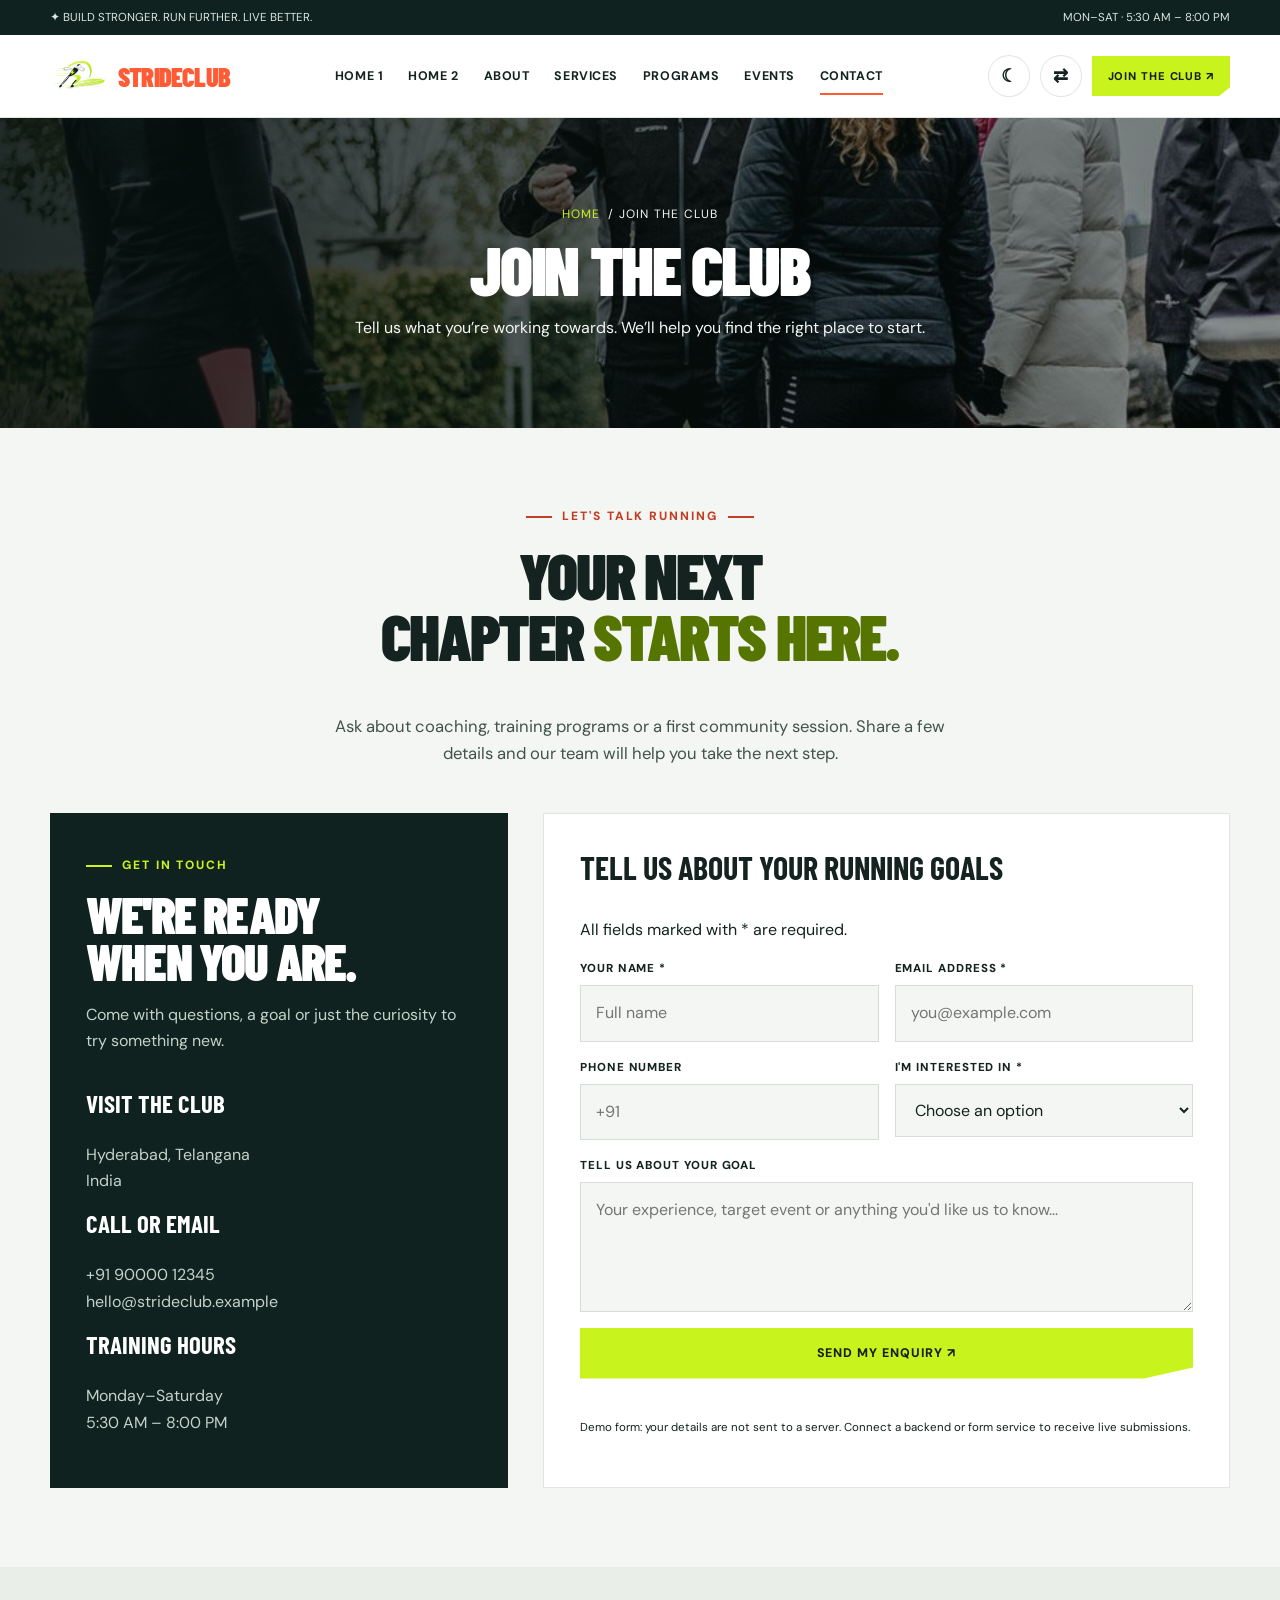
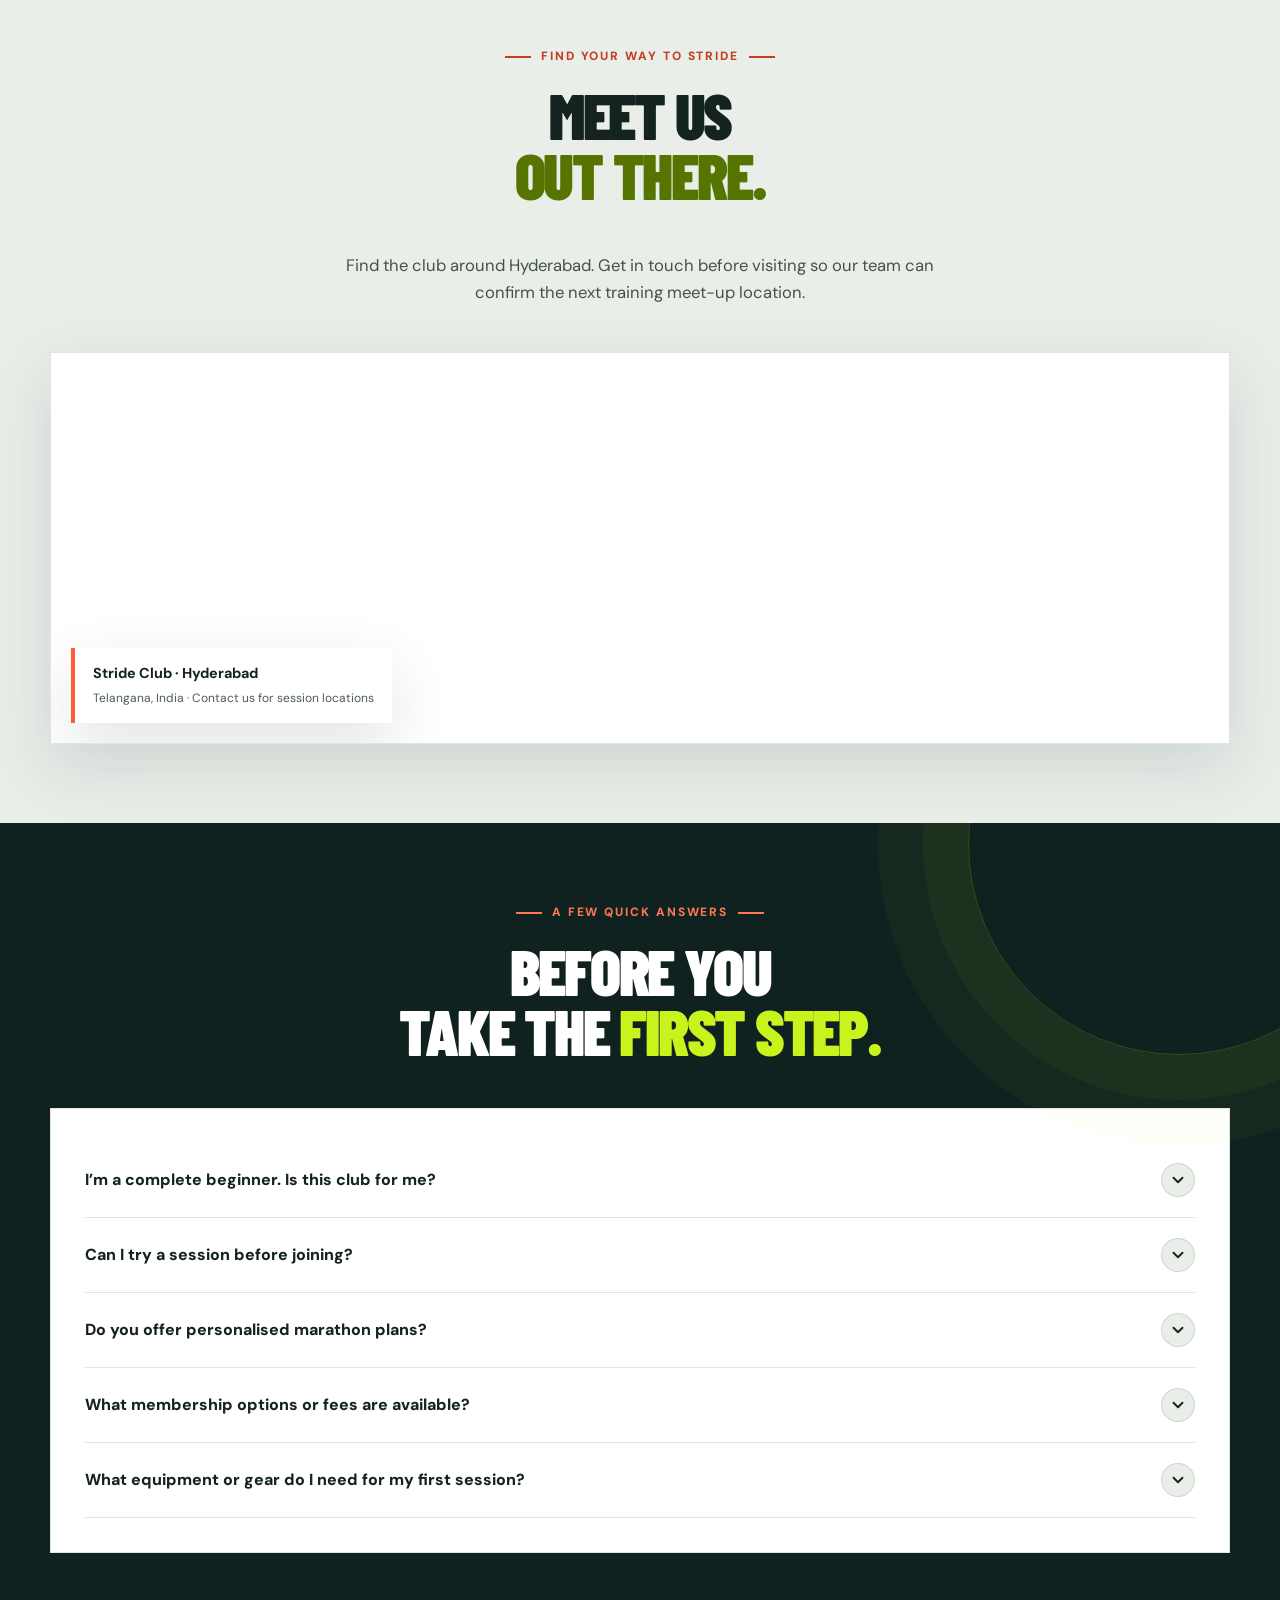
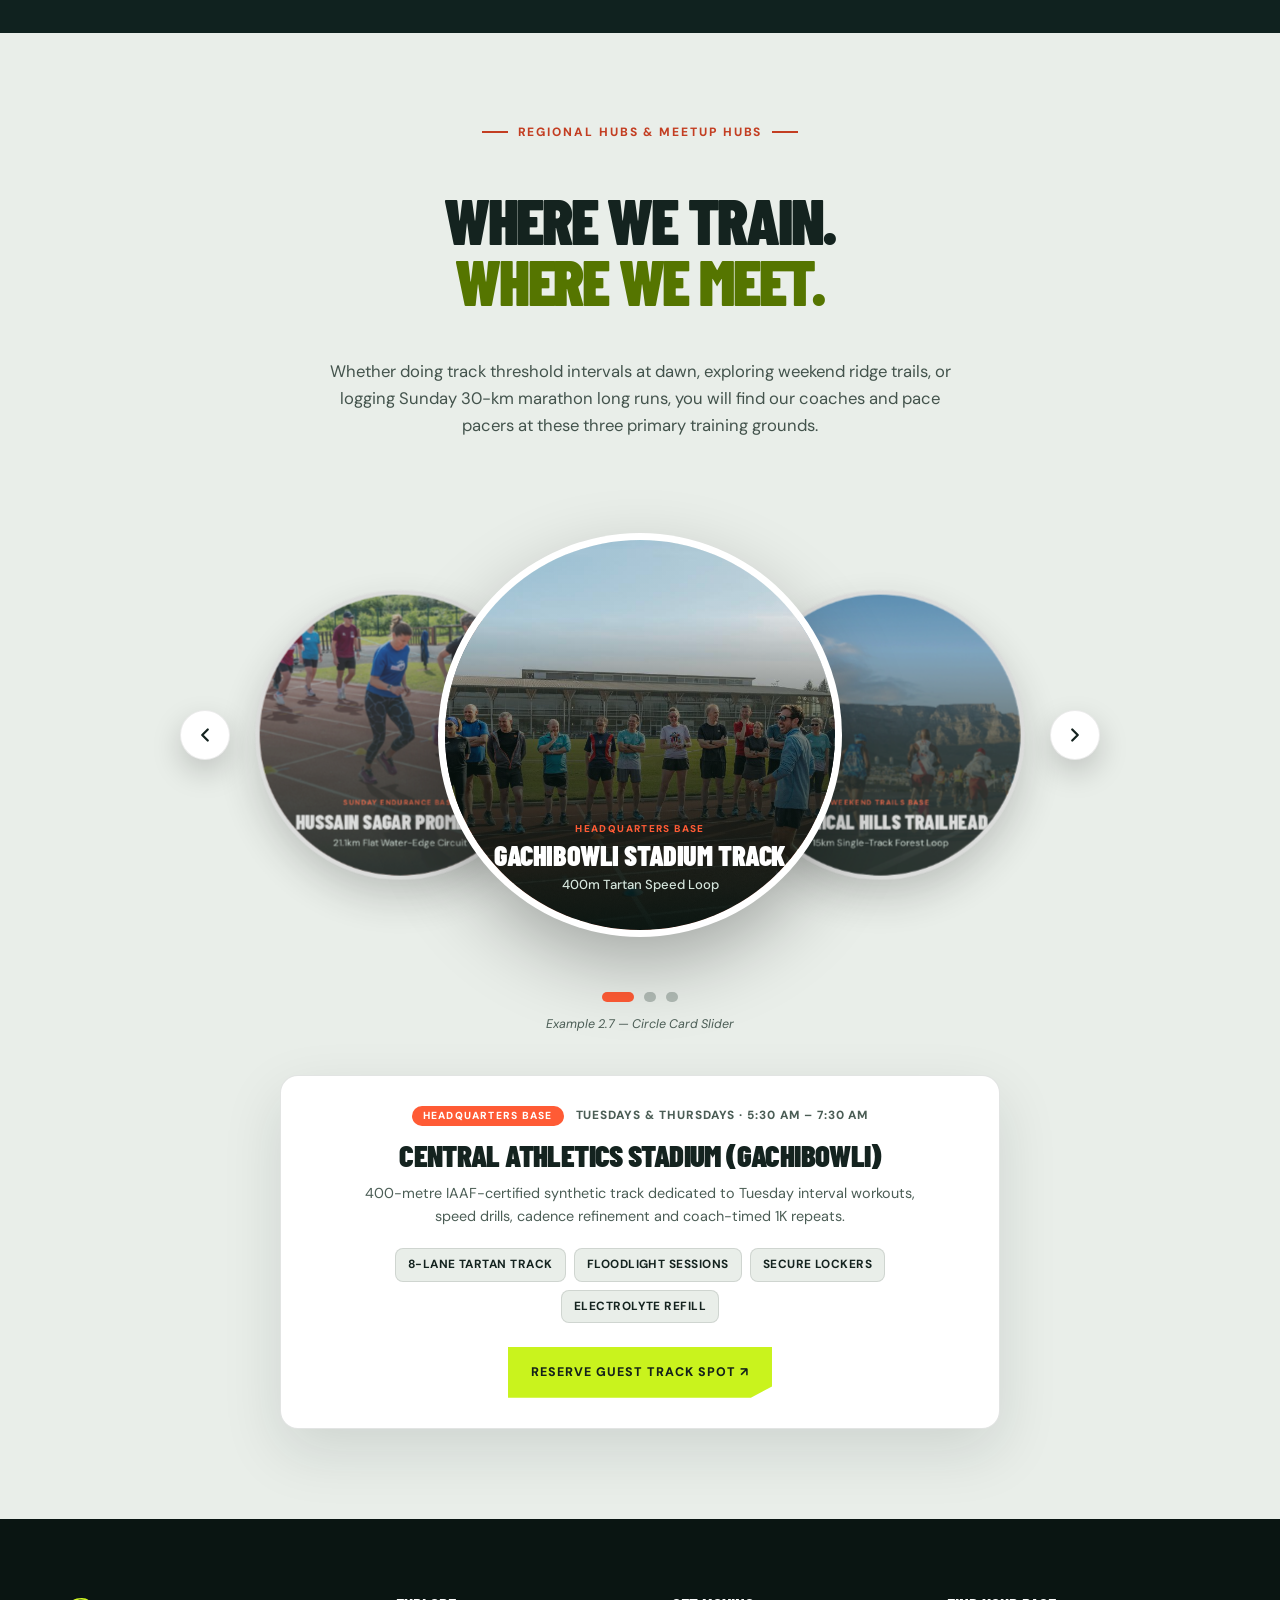
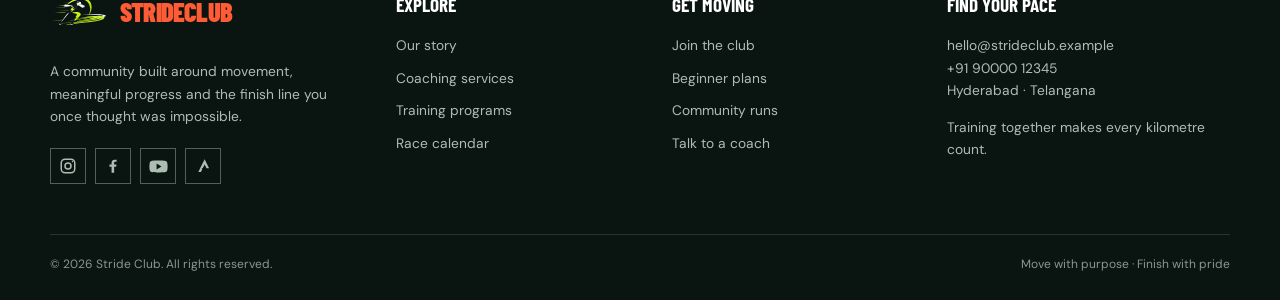
==== contact.html @ 1942a3ea "Initial commit: Stride Athletics Club website with responsive layouts, SVG runner logo, and interact" ====
<!doctype html><html lang="en" dir="ltr"><head><meta charset="utf-8"><meta name="viewport" content="width=device-width,initial-scale=1"><meta name="description" content="Stride Club athletics and marathon training. Expert coaching, community runs and race preparation."><title>Contact & Join the Club | Stride Club</title><link rel="icon" href="assets/img/logo.svg" type="image/svg+xml"><link rel="stylesheet" href="assets/css/style.css"></head><body>
<div class="topline"><div class="container"><span>✦ BUILD STRONGER. RUN FURTHER. LIVE BETTER.</span><span>MON–SAT · 5:30 AM – 8:00 PM</span></div></div>
<header class="site-header"><div class="container nav-wrap">
<a class="brand" href="index.html"><img class="brand-logo" src="assets/img/logo.svg" alt="Stride Club Logo" width="56" height="38"><span>STRIDE<span>CLUB</span></span></a>
<nav class="nav-links" aria-label="Main navigation"><a href="index.html" class="">Home 1</a><a href="home-2.html" class="">Home 2</a><a href="about.html" class="">About</a><a href="services.html" class="">Services</a><a href="programs.html" class="">Programs</a><a href="events.html" class="">Events</a><a href="contact.html" class="active">Contact</a>
<div class="mobile-tools"><button class="theme-toggle utility-control" type="button" aria-label="Toggle light and dark theme" title="Toggle theme"><span class="utility-symbol theme-symbol" aria-hidden="true">☾</span><span class="utility-label">Theme</span></button><button class="dir-toggle utility-control" type="button" aria-label="Toggle text direction" title="Toggle text direction"><span class="utility-symbol" aria-hidden="true">⇄</span><span class="utility-label">RTL</span></button></div>
<a class="mobile-join" href="contact.html">Join the club ↗</a></nav>
<div class="nav-actions"><button class="icon-btn theme-toggle utility-control" aria-label="Toggle light and dark theme" title="Toggle theme" type="button"><span class="utility-symbol theme-symbol" aria-hidden="true">☾</span></button><button class="icon-btn dir-toggle utility-control" aria-label="Toggle text direction" title="Toggle text direction" type="button"><span class="utility-symbol" aria-hidden="true">⇄</span></button><a class="btn small" href="contact.html">Join the club ↗</a><button class="menu-btn" aria-label="Open menu" aria-expanded="false" type="button">☰</button></div>
</div></header>
<main><section class="inner-hero"><img src="assets/img/image-52.png" alt="Running coach welcoming squad members for morning training"><div class="container"><div class="breadcrumbs"><a href="index.html">Home</a> / Join the Club</div><h1 class="display">Join the Club</h1><p style="color:#e3ece5;margin:0">Tell us what you’re working towards. We’ll help you find the right place to start.</p></div></section>
<section><div class="container"><div class="section-head reveal"><div><span class="eyebrow">LET'S TALK RUNNING</span><h2 class="display">YOUR NEXT<br>CHAPTER <em>STARTS HERE.</em></h2></div><p>Ask about coaching, training programs or a first community session. Share a few details and our team will help you take the next step.</p></div><div class="contact-grid">
<aside class="contact-info reveal"><span class="eyebrow" style="color:var(--accent)">GET IN TOUCH</span><h2 class="display" style="font-size:3.2rem">WE'RE READY<br>WHEN YOU ARE.</h2><p>Come with questions, a goal or just the curiosity to try something new.</p><div style="margin-top:35px"><h3>Visit the club</h3><p>Hyderabad, Telangana<br>India</p><h3>Call or email</h3><p>+91 90000 12345<br>hello@strideclub.example</p><h3>Training hours</h3><p>Monday–Saturday<br>5:30 AM – 8:00 PM</p></div></aside>
<form class="contact-form reveal" id="join-form"><h3 style="font-size:2rem">Tell us about your running goals</h3><p>All fields marked with * are required.</p><div class="form-grid">
<div class="field"><label for="name">Your name *</label><input id="name" name="name" required placeholder="Full name"></div><div class="field"><label for="email">Email address *</label><input id="email" name="email" type="email" required placeholder="you@example.com"></div>
<div class="field"><label for="phone">Phone number</label><input id="phone" name="phone" type="tel" placeholder="+91"></div><div class="field"><label for="interest">I'm interested in *</label><select id="interest" name="interest" required><option value="">Choose an option</option><option>Beginner 5K program</option><option>10K / Half marathon</option><option>Marathon coaching</option><option>Strength & mobility</option><option>Community runs</option><option>Event registration</option></select></div>
<div class="field full"><label for="goal">Tell us about your goal</label><textarea id="goal" name="goal" placeholder="Your experience, target event or anything you'd like us to know..."></textarea></div>
<div class="field full"><button class="btn" type="submit">Send my enquiry ↗</button><div class="form-message" role="status" aria-live="polite"></div></div>
</div><p style="font-size:.72rem;margin-top:18px">Demo form: your details are not sent to a server. Connect a backend or form service to receive live submissions.</p></form>
</div></div></section>
<section class="contact-map-section"><div class="container"><div class="section-head reveal"><div><span class="eyebrow">FIND YOUR WAY TO STRIDE</span><h2 class="display">MEET US<br><em>OUT THERE.</em></h2></div><p>Find the club around Hyderabad. Get in touch before visiting so our team can confirm the next training meet-up location.</p></div><div class="contact-map reveal"><iframe title="Map showing Hyderabad, Telangana" src="https://maps.google.com/maps?q=Hyderabad%2C%20Telangana%2C%20India&t=&z=12&ie=UTF8&iwloc=&output=embed" loading="lazy" referrerpolicy="no-referrer-when-downgrade" allowfullscreen></iframe><div class="map-caption"><strong>Stride Club · Hyderabad</strong><span>Telangana, India · Contact us for session locations</span></div></div></div></section>
<section class="dark-band"><div class="container"><div class="section-head center reveal"><div><span class="eyebrow">A FEW QUICK ANSWERS</span><h2 class="display">BEFORE YOU<br>TAKE THE <em>FIRST STEP.</em></h2></div></div><div class="content-card reveal">
<div class="faq-item"><button class="faq-q" type="button"><span>I’m a complete beginner. Is this club for me?</span><span class="faq-arrow" aria-hidden="true"><svg viewBox="0 0 24 24" width="18" height="18" fill="none" stroke="currentColor" stroke-width="2.5" stroke-linecap="round" stroke-linejoin="round"><polyline points="6 9 12 15 18 9"></polyline></svg></span></button><div class="faq-a">Yes. We offer beginner-friendly pathways and help you build up gradually at a pace that feels manageable.</div></div>
<div class="faq-item"><button class="faq-q" type="button"><span>Can I try a session before joining?</span><span class="faq-arrow" aria-hidden="true"><svg viewBox="0 0 24 24" width="18" height="18" fill="none" stroke="currentColor" stroke-width="2.5" stroke-linecap="round" stroke-linejoin="round"><polyline points="6 9 12 15 18 9"></polyline></svg></span></button><div class="faq-a">Send an enquiry and we’ll let you know about the next suitable guest session.</div></div>
<div class="faq-item"><button class="faq-q" type="button"><span>Do you offer personalised marathon plans?</span><span class="faq-arrow" aria-hidden="true"><svg viewBox="0 0 24 24" width="18" height="18" fill="none" stroke="currentColor" stroke-width="2.5" stroke-linecap="round" stroke-linejoin="round"><polyline points="6 9 12 15 18 9"></polyline></svg></span></button><div class="faq-a">Yes. Our coaches can discuss your target race, current training and timeline before recommending a plan.</div></div>
<div class="faq-item"><button class="faq-q" type="button"><span>What membership options or fees are available?</span><span class="faq-arrow" aria-hidden="true"><svg viewBox="0 0 24 24" width="18" height="18" fill="none" stroke="currentColor" stroke-width="2.5" stroke-linecap="round" stroke-linejoin="round"><polyline points="6 9 12 15 18 9"></polyline></svg></span></button><div class="faq-a">We offer flexible monthly and seasonal club memberships, as well as race-specific training packages. Once you send an enquiry, we'll share our current schedule and tier options.</div></div>
<div class="faq-item"><button class="faq-q" type="button"><span>What equipment or gear do I need for my first session?</span><span class="faq-arrow" aria-hidden="true"><svg viewBox="0 0 24 24" width="18" height="18" fill="none" stroke="currentColor" stroke-width="2.5" stroke-linecap="round" stroke-linejoin="round"><polyline points="6 9 12 15 18 9"></polyline></svg></span></button><div class="faq-a">Just bring well-fitted running shoes, comfortable workout apparel, and a water bottle. Our coaches will assess your gait and provide gear recommendations as you progress.</div></div>
</div></div></section>

<!-- LAYOUT 7: REGIONAL TRAINING BASES (EXAMPLE 2.7 — CIRCLE CARD SLIDER) -->
<section class="contact-bases-section circle-slider-section" id="training-bases">
  <div class="container">
    <div class="section-head center reveal">
      <span class="eyebrow">REGIONAL HUBS &amp; MEETUP HUBS</span>
      <h2 class="display">WHERE WE TRAIN.<br><em>WHERE WE MEET.</em></h2>
      <p>Whether doing track threshold intervals at dawn, exploring weekend ridge trails, or logging Sunday 30-km marathon long runs, you will find our coaches and pace pacers at these three primary training grounds.</p>
    </div>

    <!-- Example 2.7 Circle Card Slider Component -->
    <div class="circle-card-slider reveal" data-circle-slider>
      <div class="circle-stage-wrapper">
        <!-- Circular Left Arrow Button -->
        <button type="button" class="circle-nav-btn prev" aria-label="Previous training base" data-circle-prev>
          <svg viewBox="0 0 24 24" width="22" height="22" fill="none" stroke="currentColor" stroke-width="2.5" stroke-linecap="round" stroke-linejoin="round">
            <polyline points="15 18 9 12 15 6"></polyline>
          </svg>
        </button>

        <!-- Circle Track / Stage -->
        <div class="circle-stage">
          <!-- Circle 1: Track Base (Default Active) -->
          <article class="circle-card active" data-index="0">
            <div class="circle-ring">
              <img src="assets/img/image-10.png" alt="Gachibowli Stadium Track" loading="lazy">
              <div class="circle-overlay"></div>
              <div class="circle-copy">
                <span class="circle-kicker">HEADQUARTERS BASE</span>
                <h3 class="circle-title">Gachibowli Stadium Track</h3>
                <p class="circle-tagline">400m Tartan Speed Loop</p>
              </div>
            </div>
          </article>

          <!-- Circle 2: Trails Base -->
          <article class="circle-card is-next" data-index="1">
            <div class="circle-ring">
              <img src="assets/img/image-74.png" alt="Botanical Hills Trailhead" loading="lazy">
              <div class="circle-overlay"></div>
              <div class="circle-copy">
                <span class="circle-kicker">WEEKEND TRAILS BASE</span>
                <h3 class="circle-title">Botanical Hills Trailhead</h3>
                <p class="circle-tagline">15km Single-Track Forest Loop</p>
              </div>
            </div>
          </article>

          <!-- Circle 3: Waterfront Promenade Base -->
          <article class="circle-card is-prev" data-index="2">
            <div class="circle-ring">
              <img src="assets/img/image-45.png" alt="Hussain Sagar Promenade" loading="lazy">
              <div class="circle-overlay"></div>
              <div class="circle-copy">
                <span class="circle-kicker">SUNDAY ENDURANCE BASE</span>
                <h3 class="circle-title">Hussain Sagar Promenade</h3>
                <p class="circle-tagline">21.1km Flat Water-Edge Circuit</p>
              </div>
            </div>
          </article>
        </div>

        <!-- Circular Right Arrow Button -->
        <button type="button" class="circle-nav-btn next" aria-label="Next training base" data-circle-next>
          <svg viewBox="0 0 24 24" width="22" height="22" fill="none" stroke="currentColor" stroke-width="2.5" stroke-linecap="round" stroke-linejoin="round">
            <polyline points="9 18 15 12 9 6"></polyline>
          </svg>
        </button>
      </div>

      <!-- Pagination Dots & Controls -->
      <div class="circle-slider-controls">
        <div class="circle-dots" data-circle-dots>
          <button type="button" class="circle-dot active" data-index="0" aria-label="Base 1"></button>
          <button type="button" class="circle-dot" data-index="1" aria-label="Base 2"></button>
          <button type="button" class="circle-dot" data-index="2" aria-label="Base 3"></button>
        </div>
      </div>
      <p class="circle-slider-caption">Example 2.7 — Circle Card Slider</p>

      <!-- Dynamic Active Hub Details Card -->
      <div class="circle-active-panel-wrap">
        <!-- Panel 0: Gachibowli Stadium Track -->
        <div class="circle-detail-panel active" data-panel="0">
          <div class="circle-panel-header">
            <span class="circle-panel-badge">HEADQUARTERS BASE</span>
            <span class="circle-panel-schedule">TUESDAYS &amp; THURSDAYS · 5:30 AM – 7:30 AM</span>
          </div>
          <h4 class="circle-panel-name">Central Athletics Stadium (Gachibowli)</h4>
          <p class="circle-panel-desc">400-metre IAAF-certified synthetic track dedicated to Tuesday interval workouts, speed drills, cadence refinement and coach-timed 1K repeats.</p>
          <div class="circle-amenities">
            <span class="amenity-chip">8-Lane Tartan Track</span>
            <span class="amenity-chip">Floodlight Sessions</span>
            <span class="amenity-chip">Secure Lockers</span>
            <span class="amenity-chip">Electrolyte Refill</span>
          </div>
          <a class="btn" href="#join-form">Reserve guest track spot ↗</a>
        </div>

        <!-- Panel 1: Botanical Hills Trailhead -->
        <div class="circle-detail-panel" data-panel="1">
          <div class="circle-panel-header">
            <span class="circle-panel-badge">WEEKEND TRAILS BASE</span>
            <span class="circle-panel-schedule">SATURDAY MORNINGS · 5:45 AM GATHER</span>
          </div>
          <h4 class="circle-panel-name">Botanical Hills Trailhead &amp; Ridge</h4>
          <p class="circle-panel-desc">Unpaved rolling dirt trails, technical ascents and tree-canopied forest single-tracks. Perfect for building leg durability, ankle stability and joyful trail mileage.</p>
          <div class="circle-amenities">
            <span class="amenity-chip">15 km Dirt Circuits</span>
            <span class="amenity-chip">Elevation Repeats</span>
            <span class="amenity-chip">Trail Shoe Demo</span>
            <span class="amenity-chip">Post-Run Coffee Van</span>
          </div>
          <a class="btn" href="#join-form">Join Saturday trail crew ↗</a>
        </div>

        <!-- Panel 2: Hussain Sagar Promenade -->
        <div class="circle-detail-panel" data-panel="2">
          <div class="circle-panel-header">
            <span class="circle-panel-badge">SUNDAY ENDURANCE BASE</span>
            <span class="circle-panel-schedule">SUNDAY LONG RUNS · 5:15 AM START</span>
          </div>
          <h4 class="circle-panel-name">Hussain Sagar Waterfront Promenade</h4>
          <p class="circle-panel-desc">Flat, paved water-edge 21.1 km circuit designed for marathon race-pace simulation, continuous aerobic mileage, and supported long-run fueling blocks.</p>
          <div class="circle-amenities">
            <span class="amenity-chip">Flat Paved Loops</span>
            <span class="amenity-chip">Mobile Support Van</span>
            <span class="amenity-chip">5 Pace Groups</span>
            <span class="amenity-chip">SIS Gel Stations</span>
          </div>
          <a class="btn" href="#join-form">Sign up for Sunday long run ↗</a>
        </div>
      </div>
    </div>
  </div>
</section>

</main>
<footer class="site-footer"><div class="container"><div class="footer-grid">
<div><a class="brand" href="index.html"><img class="brand-logo" src="assets/img/logo.svg" alt="Stride Club Logo" width="56" height="38"><span>STRIDE<span>CLUB</span></span></a><p style="margin-top:20px">A community built around movement, meaningful progress and the finish line you once thought was impossible.</p><div class="socials">
<a href="https://www.instagram.com/" aria-label="Instagram" target="_blank" rel="noopener"><svg viewBox="0 0 24 24" width="18" height="18" fill="none" stroke="currentColor" stroke-width="2"><rect x="3" y="3" width="18" height="18" rx="5"/><circle cx="12" cy="12" r="4"/><circle cx="18" cy="6" r="1" fill="currentColor" stroke="none"/></svg></a>
<a href="https://www.facebook.com/" aria-label="Facebook" target="_blank" rel="noopener"><svg viewBox="0 0 24 24" width="18" height="18" fill="currentColor"><path d="M13.5 21v-8h2.7l.4-3.1h-3.1v-2c0-.9.3-1.5 1.6-1.5h1.7V3.6c-.3 0-1.3-.1-2.5-.1-2.5 0-4.2 1.5-4.2 4.3v2.1H7.3V13h2.8v8z"/></svg></a>
<a href="https://www.youtube.com/" aria-label="YouTube" target="_blank" rel="noopener"><svg viewBox="0 0 24 24" width="19" height="19" fill="currentColor"><path d="M23 7.1a3 3 0 0 0-2.1-2.2C19 4.4 12 4.4 12 4.4s-7 0-8.9.5A3 3 0 0 0 1 7.1 31 31 0 0 0 .5 12a31 31 0 0 0 .5 4.9 3 3 0 0 0 2.1 2.2c1.9.5 8.9.5 8.9.5s7 0 8.9-.5a3 3 0 0 0 2.1-2.2 31 31 0 0 0 .5-4.9 31 31 0 0 0-.5-4.9zM9.6 15.7V8.3l6.2 3.7z"/></svg></a>
<a href="https://www.strava.com/" aria-label="Strava" target="_blank" rel="noopener"><svg viewBox="0 0 24 24" width="18" height="18" fill="currentColor"><path d="M14.2 3 8.1 15h3.5l2.6-5.1 2.5 5.1h3.4L14.2 3zm-5 10.1L5.8 20h3.4l1.7-3.4z"/></svg></a>
</div></div>
<div><h3>Explore</h3><div class="footer-links"><a href="about.html">Our story</a><a href="services.html">Coaching services</a><a href="programs.html">Training programs</a><a href="events.html">Race calendar</a></div></div>
<div><h3>Get moving</h3><div class="footer-links"><a href="contact.html">Join the club</a><a href="programs.html">Beginner plans</a><a href="events.html">Community runs</a><a href="contact.html">Talk to a coach</a></div></div>
<div><h3>Find your pace</h3><p>hello@strideclub.example<br>+91 90000 12345<br>Hyderabad · Telangana</p><p>Training together makes every kilometre count.</p></div>
</div><div class="copyright"><span>© <span id="year"></span> Stride Club. All rights reserved.</span><span>Move with purpose · Finish with pride</span></div></div></footer><button class="back-top" aria-label="Back to top">↑</button><script src="assets/js/main.js"></script></body></html>
---- assets/css/style.css ----
@import url('https://fonts.googleapis.com/css2?family=Barlow+Condensed:wght@500;600;700;800;900&family=DM+Sans:wght@400;500;600;700&display=swap');
:root{--bg:#f4f6f3;--surface:#fff;--surface2:#e9eee9;--text:#14231f;--muted:#60716a;--line:rgba(20,35,31,.12);--accent:#c9f31d;--accent2:#ff5b35;--navy:#10221f;--hero-text:#fff;--shadow:0 22px 60px rgba(17,34,29,.12);--inner-hero-height-desktop:310px;--inner-hero-height-tablet:270px;--inner-hero-height-mobile:230px}
[data-theme="dark"]{--bg:#0c1513;--surface:#14211e;--surface2:#1b2b26;--text:#f1f6ef;--muted:#b2c0b8;--line:rgba(241,246,239,.13);--shadow:0 22px 60px rgba(0,0,0,.28)}
*{box-sizing:border-box}html{scroll-behavior:smooth;scroll-padding-top:90px}body{margin:0;background:var(--bg);color:var(--text);font-family:'DM Sans',sans-serif;line-height:1.65;transition:background .25s,color .25s}img{display:block;width:100%;object-fit:cover}a{color:inherit;text-decoration:none}button,input,textarea,select{font:inherit}button{cursor:pointer}.container{width:min(1180px,calc(100% - 48px));margin:auto}.eyebrow{display:inline-flex;align-items:center;gap:10px;color:var(--accent2);font-size:.75rem;font-weight:800;letter-spacing:.16em;text-transform:uppercase}.eyebrow:before{content:"";width:26px;height:2px;background:currentColor}.display{font-family:'Barlow Condensed',sans-serif;font-weight:900;line-height:.92;letter-spacing:-.035em;text-transform:uppercase}.display em{font-style:normal;color:var(--accent)}h1,h2,h3,p{margin-top:0}h1{font-size:clamp(3.5rem,8vw,7.6rem);margin:18px 0 22px}h2{font:800 clamp(2.5rem,5vw,4.6rem)/.98 'Barlow Condensed',sans-serif;text-transform:uppercase;letter-spacing:-.025em;margin:14px 0 18px}h3{font:700 1.55rem/1.1 'Barlow Condensed',sans-serif;text-transform:uppercase}p{color:var(--muted)}.btn{display:inline-flex;align-items:center;justify-content:center;gap:12px;padding:15px 23px;background:var(--accent);color:#14211a;border:0;font-weight:800;text-transform:uppercase;font-size:.78rem;letter-spacing:.08em;clip-path:polygon(0 0,100% 0,100% 78%,92% 100%,0 100%);transition:transform .25s,background .25s}.btn:hover{transform:translateY(-4px);background:#e2ff61}.btn.outline{background:transparent;color:var(--hero-text);border:1px solid rgba(255,255,255,.55);clip-path:none}.btn.dark{background:var(--navy);color:#fff}.btn.small{padding:11px 16px;font-size:.7rem}.topline{background:var(--navy);color:#dbe6df;font-size:.72rem;padding:8px 0}.topline .container{display:flex;justify-content:space-between;gap:15px}.site-header{position:sticky;top:0;z-index:50;background:color-mix(in srgb,var(--surface) 93%,transparent);backdrop-filter:blur(16px);border-bottom:1px solid var(--line)}.nav-wrap{height:82px;display:flex;align-items:center;justify-content:space-between;gap:24px}.brand{display:flex;align-items:center;gap:10px;font:900 1.65rem 'Barlow Condensed',sans-serif;letter-spacing:-.03em;text-transform:uppercase;white-space:nowrap}.brand-mark{width:46px;height:38px;display:inline-flex;align-items:center;justify-content:center;background:transparent;transform:none}.brand-logo{height:38px;width:auto;max-width:58px;object-fit:contain;display:block;flex-shrink:0;transition:transform .25s ease}.brand:hover .brand-logo{transform:scale(1.08)}.brand span:last-child{color:var(--accent2)}.nav-links{display:flex;align-items:center;gap:25px}.nav-links a{font-size:.78rem;font-weight:700;color:var(--text);text-transform:uppercase;letter-spacing:.045em;position:relative}.nav-links a:after{content:"";position:absolute;left:0;bottom:-9px;width:0;height:2px;background:var(--accent2);transition:width .2s}.nav-links a:hover:after,.nav-links a.active:after{width:100%}.nav-actions{display:flex;align-items:center;gap:9px}.icon-btn{width:39px;height:39px;border:1px solid var(--line);background:var(--surface2);color:var(--text);border-radius:50%;font-weight:800}.menu-btn{display:none;border:0;background:var(--accent);width:44px;height:42px;font-size:1.3rem}.mobile-tools{display:none}.hero{min-height:690px;position:relative;display:flex;align-items:center;color:#fff;overflow:hidden;background:#13221e}.hero:before{content:"";position:absolute;inset:0;background:linear-gradient(90deg,rgba(7,18,15,.9) 0%,rgba(7,18,15,.62) 48%,rgba(7,18,15,.1) 100%);z-index:1}.hero-bg{position:absolute;inset:0;width:100%;height:100%;object-fit:cover;animation:heroZoom 18s ease-in-out infinite alternate}.hero-content{position:relative;z-index:2;max-width:760px;padding:90px 0}.hero h1{max-width:850px}.hero p{color:#e1e9e3;max-width:550px;font-size:1.03rem}.hero-ctas{display:flex;flex-wrap:wrap;gap:13px;margin-top:30px}.hero-meta{display:flex;gap:34px;margin-top:52px}.hero-meta strong{display:block;font:800 2rem 'Barlow Condensed';color:var(--accent)}.hero-meta span{font-size:.7rem;text-transform:uppercase;letter-spacing:.12em;color:#d7e1db}.hero-tag{position:absolute;right:5%;bottom:12%;z-index:2;border:1px solid rgba(255,255,255,.4);padding:17px 22px;backdrop-filter:blur(10px);background:rgba(12,30,24,.3);font:700 1rem 'Barlow Condensed';text-transform:uppercase;transform:rotate(-5deg)}@keyframes heroZoom{to{transform:scale(1.08)}}.ticker{background:var(--accent);color:#15211b;overflow:hidden;white-space:nowrap;padding:15px 0;font:900 1.3rem 'Barlow Condensed';text-transform:uppercase;letter-spacing:.08em}.ticker-track{display:inline-flex;gap:45px;animation:marquee 28s linear infinite}.ticker span:after{content:"✳";margin-left:45px;color:var(--accent2)}@keyframes marquee{to{transform:translateX(-50%)}}section{padding:100px 0}.section-head{display:flex;align-items:end;justify-content:space-between;gap:30px;margin-bottom:42px}.section-head>div{max-width:650px}.section-head p{max-width:430px;margin:0}.grid{display:grid;gap:22px}.grid-3{grid-template-columns:repeat(3,1fr)}.grid-4{grid-template-columns:repeat(4,1fr)}.split{display:grid;grid-template-columns:1fr 1fr;gap:65px;align-items:center}.photo-stack{position:relative;padding:0 35px 35px 0}.photo-stack img{height:520px;border-radius:4px}.photo-stack:after{content:"";position:absolute;right:0;bottom:0;width:55%;height:58%;border:9px solid var(--accent);z-index:-1}.photo-note{position:absolute;right:-10px;top:35px;background:var(--accent2);color:white;padding:18px 22px;font:800 1.1rem 'Barlow Condensed';text-transform:uppercase;transform:rotate(4deg)}.stat-strip{background:var(--navy);color:#fff;padding:36px 0}.stats{display:grid;grid-template-columns:repeat(4,1fr);gap:20px}.stat{border-right:1px solid rgba(255,255,255,.18);padding-left:22px}.stat:first-child{padding-left:0}.stat strong{font:900 3rem/.95 'Barlow Condensed';color:var(--accent)}.stat span{display:block;color:#c2d0c8;font-size:.75rem;text-transform:uppercase;letter-spacing:.12em;margin-top:8px}.service-card,.program-card,.event-card,.feature-card{background:var(--surface);border:1px solid var(--line);box-shadow:var(--shadow);overflow:hidden;transition:transform .3s,border-color .3s}.service-card:hover,.program-card:hover,.event-card:hover,.feature-card:hover{transform:translateY(-8px);border-color:var(--accent2)}.service-card img{height:230px}.card-body{padding:25px}.card-body p{font-size:.9rem}.card-kicker{color:var(--accent2);font-size:.68rem;font-weight:800;letter-spacing:.12em;text-transform:uppercase}.text-link{display:inline-flex;align-items:center;gap:10px;font-weight:800;font-size:.75rem;text-transform:uppercase;letter-spacing:.07em;color:var(--text)}.text-link b{color:var(--accent2);font-size:1.2rem}.program-card{position:relative;min-height:380px;color:#fff}.program-card img{position:absolute;inset:0;height:100%;transition:transform .5s}.program-card:hover img{transform:scale(1.08)}.program-card:after{content:"";position:absolute;inset:0;background:linear-gradient(0deg,rgba(5,16,13,.92),rgba(5,16,13,.05) 75%)}.program-card .card-body{position:absolute;z-index:1;bottom:0;left:0;right:0}.program-card p{color:#d9e4dc}.program-card h3{font-size:2rem}.event-card{display:grid;grid-template-columns:130px 1fr;align-items:stretch}.event-date{background:var(--accent);color:#17231c;display:flex;flex-direction:column;align-items:center;justify-content:center;font:900 2.8rem 'Barlow Condensed'}.event-date small{font:800 .72rem 'DM Sans';letter-spacing:.15em}.event-info{padding:22px}.event-info p{font-size:.85rem;margin-bottom:8px}.dark-band{background:var(--navy);color:#fff;position:relative;overflow:hidden}.dark-band p{color:#c2d0c8}.dark-band h2{color:#fff}.dark-band:after{content:"";position:absolute;width:420px;height:420px;border:1px solid rgba(201,243,29,.2);border-radius:50%;right:-110px;top:-190px;box-shadow:0 0 0 45px rgba(201,243,29,.04),0 0 0 90px rgba(201,243,29,.03)}.quote{font:700 clamp(1.5rem,3vw,2.5rem)/1.25 'Barlow Condensed';text-transform:uppercase}.testimonial{background:var(--surface2);padding:35px;border-left:4px solid var(--accent2)}.testimonial p{font-size:1rem}.person{display:flex;align-items:center;gap:12px;margin-top:20px}.avatar{width:44px;height:44px;border-radius:50%;object-fit:cover}.person strong{display:block}.person small{color:var(--muted)}.inner-hero{height:var(--inner-hero-height-desktop);position:relative;display:flex;align-items:center;color:#fff;background:#13221e;overflow:hidden}.inner-hero img{position:absolute;inset:0;height:100%;width:100%;object-fit:cover}.inner-hero:after{content:"";position:absolute;inset:0;background:linear-gradient(90deg,rgba(6,17,14,.88),rgba(6,17,14,.42))}.inner-hero .container{position:relative;z-index:1}.inner-hero h1{font-size:clamp(3.3rem,6vw,5.8rem);margin:0 0 12px}.breadcrumbs{font-size:.75rem;color:#d9e3dd;text-transform:uppercase;letter-spacing:.1em}.breadcrumbs a{color:var(--accent)}.content-card{background:var(--surface);padding:34px;border:1px solid var(--line)}.list-check{list-style:none;padding:0;margin:24px 0}.list-check li{padding:10px 0;border-bottom:1px solid var(--line);color:var(--muted)}.list-check li:before{content:"✓";color:var(--accent2);font-weight:900;margin-right:12px}.timeline{position:relative;display:grid;grid-template-columns:repeat(4,1fr);gap:18px}.timeline:before{content:"";position:absolute;top:22px;left:8%;right:8%;height:2px;background:var(--accent2)}.step{position:relative;padding-top:58px}.step:before{content:attr(data-step);position:absolute;top:0;left:0;width:44px;height:44px;border-radius:50%;display:grid;place-items:center;background:var(--accent);color:#17231c;font-weight:900;border:5px solid var(--bg);z-index:1}.horizontal-track{display:flex;gap:18px;width:max-content;animation:slideTrack 32s linear infinite}.horizontal-track:hover{animation-play-state:paused}.motion-window{overflow:hidden}.motion-tile{width:280px;background:var(--surface);border:1px solid var(--line)}.motion-tile img{height:175px}.motion-tile div{padding:15px}.motion-tile strong{font:800 1.2rem 'Barlow Condensed';text-transform:uppercase}@keyframes slideTrack{to{transform:translateX(-50%)}}.orbit-stage{min-height:440px;position:relative;background:var(--navy);overflow:hidden;display:grid;place-items:center;color:#fff}.orbit-core{width:180px;height:180px;border-radius:50%;background:var(--accent);display:grid;place-items:center;color:#16231c;text-align:center;font:900 2rem/.9 'Barlow Condensed';box-shadow:0 0 0 24px rgba(201,243,29,.12),0 0 0 50px rgba(201,243,29,.06)}.orbit-ring{position:absolute;width:360px;height:360px;border:1px dashed rgba(255,255,255,.45);border-radius:50%;animation:spin 18s linear infinite}.orbit-ring.two{width:520px;height:520px;animation-direction:reverse;animation-duration:25s}.orbit-dot{position:absolute;width:70px;height:70px;border-radius:50%;background:var(--accent2);display:grid;place-items:center;font-size:1.5rem;box-shadow:0 10px 25px #0005}.orbit-ring .orbit-dot:first-child{top:-35px;left:calc(50% - 35px)}.orbit-ring .orbit-dot:last-child{bottom:-35px;left:calc(50% - 35px)}@keyframes spin{to{transform:rotate(360deg)}}.runner-stage{min-height:390px;background:var(--surface2);position:relative;overflow:hidden;display:flex;align-items:center;padding:45px}.runner-stage:before{content:"";position:absolute;inset:auto -10% 40px;height:100px;background:repeating-linear-gradient(90deg,var(--accent2) 0 60px,transparent 60px 110px);opacity:.13;transform:skewY(-7deg)}.runner-figure{position:absolute;right:10%;bottom:35px;width:230px;height:260px;display:grid;place-items:center;animation:float 4s ease-in-out infinite}.runner-figure img{width:100%;height:100%;object-fit:contain;filter:drop-shadow(0 25px 20px #0003)}@keyframes float{50%{transform:translateY(-18px) rotate(2deg)}}.runner-copy{position:relative;z-index:2;max-width:520px}.runner-copy h2{font-size:3.4rem}.runner-copy p{max-width:420px}.rotate-stage{display:grid;grid-template-columns:1fr 1fr;gap:40px;align-items:center;background:var(--surface);padding:45px;border:1px solid var(--line)}.shoe-wrap{perspective:900px;display:grid;place-items:center;min-height:300px;background:var(--surface2)}.shoe-wrap img{width:85%;max-height:260px;object-fit:contain;filter:drop-shadow(0 25px 22px #0003);transform:rotateY(var(--rotate,0deg));transition:transform .12s}.range{width:100%;accent-color:var(--accent2)}.contact-grid{display:grid;grid-template-columns:.8fr 1.2fr;gap:35px}.contact-info{background:var(--navy);color:#fff;padding:36px}.contact-info p{color:#c4d2ca}.contact-form{background:var(--surface);padding:36px;border:1px solid var(--line)}.form-grid{display:grid;grid-template-columns:1fr 1fr;gap:16px}.field{display:flex;flex-direction:column;gap:7px}.field.full{grid-column:1/-1}.field label{font-size:.72rem;font-weight:800;text-transform:uppercase;letter-spacing:.08em}.field input,.field textarea,.field select{width:100%;padding:14px 15px;border:1px solid var(--line);background:var(--bg);color:var(--text);outline:none}.field input:focus,.field textarea:focus,.field select:focus{border-color:var(--accent2)}.field textarea{min-height:130px;resize:vertical}.form-message{margin-top:14px;color:var(--accent2);font-weight:700}.faq-item{border-bottom:1px solid var(--line)}.faq-q{width:100%;background:none;border:0;color:var(--text);padding:20px 0;text-align:left;font-weight:800;display:flex;justify-content:space-between}.faq-a{display:none;padding:0 35px 20px 0;color:var(--muted)}.faq-item.open .faq-a{display:block}.site-footer{background:#0a1512;color:#fff;padding:75px 0 25px}.footer-grid{display:grid;grid-template-columns:1.3fr 1fr 1fr 1.2fr;gap:40px}.site-footer p,.site-footer a:not(.brand){color:#aebdb4;font-size:.86rem}.site-footer .brand{font:900 1.65rem/1 'Barlow Condensed',sans-serif;font-size:1.65rem!important;letter-spacing:-.03em;text-transform:uppercase;color:var(--accent2)!important;display:inline-flex;align-items:center;gap:12px}.site-footer .brand span,.site-footer .brand span:last-child{color:var(--accent2)!important}.site-footer .brand .brand-logo{height:38px!important;width:auto!important;max-width:58px!important;object-fit:contain!important}.site-footer h3{color:#fff;font-size:1.2rem}.footer-links{display:grid;gap:10px}.socials{display:flex;gap:9px;margin-top:20px}.socials a{width:36px;height:36px;border:1px solid #506158;display:grid;place-items:center;color:#fff;font-weight:800}.copyright{border-top:1px solid #26352e;margin-top:50px;padding-top:20px;display:flex;justify-content:space-between;color:#87988e;font-size:.75rem}.reveal{opacity:0;transform:translateY(28px);transition:opacity .7s,transform .7s}.reveal.visible{opacity:1;transform:none}.back-top{position:fixed;right:22px;bottom:22px;width:44px;height:44px;border:0;background:var(--accent);color:#14211a;font-size:1.3rem;z-index:20;opacity:0;pointer-events:none;transition:.2s}.back-top.show{opacity:1;pointer-events:auto}.badge{display:inline-block;background:var(--accent2);color:#fff;padding:5px 10px;font-size:.65rem;font-weight:800;letter-spacing:.1em;text-transform:uppercase}.image-pair{display:grid;grid-template-columns:1fr 1fr;gap:15px}.image-pair img{height:250px}.image-pair img:nth-child(2){margin-top:45px}.mini-label{font-size:.7rem;text-transform:uppercase;letter-spacing:.14em;font-weight:800;color:var(--accent2)}
[dir="rtl"]{direction:rtl}[dir="rtl"] .eyebrow:before{order:2}[dir="rtl"] .nav-links{direction:rtl}[dir="rtl"] .hero:before{background:linear-gradient(270deg,rgba(7,18,15,.9),rgba(7,18,15,.62) 48%,rgba(7,18,15,.1))}[dir="rtl"] .list-check li:before{margin:0 0 0 12px}[dir="rtl"] .inner-hero:after{background:linear-gradient(270deg,rgba(6,17,14,.88),rgba(6,17,14,.42))}[dir="rtl"] .contact-info{text-align:right}
@media(max-width:1020px){.nav-links{gap:13px}.nav-links a{font-size:.68rem}.nav-actions .btn{display:none}.split{gap:35px}.grid-4{grid-template-columns:repeat(2,1fr)}.footer-grid{grid-template-columns:repeat(2,1fr)}}
@media(max-width:760px){.container{width:min(100% - 34px,600px)}.topline .container{justify-content:center}.topline .container span:last-child{display:none}.nav-wrap{height:72px}.menu-btn{display:block}.nav-links{display:none;position:absolute;top:72px;left:0;right:0;background:var(--surface);padding:20px 24px 24px;border-bottom:1px solid var(--line);box-shadow:var(--shadow);flex-direction:column;align-items:stretch;gap:0}.nav-links.open{display:flex}.nav-links a{padding:12px 0;border-bottom:1px solid var(--line);font-size:.8rem}.nav-links a:after{display:none}.nav-actions{margin-left:auto}.nav-actions .icon-btn{width:35px;height:35px}.mobile-tools{display:flex;gap:10px;padding-top:15px}.mobile-tools button{flex:1;padding:10px;border:1px solid var(--line);background:var(--surface2);color:var(--text);font-size:.72rem;font-weight:800}.hero{min-height:640px}.hero-content{padding:70px 0}.hero h1{font-size:clamp(3.3rem,15vw,5.2rem)}.hero-tag{right:5%;bottom:5%;font-size:.8rem}.hero-meta{gap:20px;margin-top:38px}.hero-meta strong{font-size:1.6rem}.section-head{display:block}.section-head p{margin-top:18px}.split,.contact-grid,.rotate-stage{grid-template-columns:1fr}.grid-3{grid-template-columns:1fr}.grid-4{grid-template-columns:1fr 1fr}.photo-stack img{height:390px}.stats{grid-template-columns:1fr 1fr;row-gap:28px}.stat:nth-child(2){border:0}.timeline{grid-template-columns:1fr 1fr}.timeline:before{display:none}.event-card{grid-template-columns:95px 1fr}.event-date{font-size:2.2rem}.runner-figure{right:-10px;opacity:.38}.runner-copy{max-width:100%}.runner-copy h2{font-size:2.8rem}.inner-hero{height:var(--inner-hero-height-mobile)}.inner-hero h1{font-size:3.4rem}.form-grid{grid-template-columns:1fr}.field.full{grid-column:auto}.footer-grid{grid-template-columns:1fr 1fr;gap:28px}.copyright{display:block}.copyright span{display:block;margin-top:8px}section{padding:75px 0}}
@media(max-width:430px){.container{width:calc(100% - 30px)}.brand{font-size:1.42rem}.brand-logo{height:32px;max-width:48px}.nav-actions{gap:5px}.nav-actions .icon-btn{width:32px;height:32px}.hero{min-height:620px}.hero h1{font-size:3.35rem;line-height:.94}.hero p{font-size:.9rem}.hero-meta{gap:13px}.hero-meta strong{font-size:1.4rem}.hero-meta span{font-size:.58rem}.grid-4{grid-template-columns:1fr}.stats{gap:20px}.stat{padding-left:12px}.stat strong{font-size:2.5rem}.photo-stack{padding-right:20px}.photo-stack img{height:330px}.photo-note{right:-5px}.timeline{grid-template-columns:1fr}.footer-grid{grid-template-columns:1fr}.event-card{grid-template-columns:78px 1fr}.event-info{padding:16px}.inner-hero h1{font-size:3rem}.contact-info,.contact-form{padding:25px}.runner-stage{padding:28px 22px}.runner-figure{width:170px;height:210px}.orbit-ring{width:280px;height:280px}.orbit-ring.two{width:390px;height:390px}.orbit-core{width:135px;height:135px;font-size:1.6rem}}
@media(min-width:761px) and (max-width:1020px){.inner-hero{height:var(--inner-hero-height-tablet)}}
@media(prefers-reduced-motion:reduce){*,*:before,*:after{scroll-behavior:auto!important;animation-duration:.01ms!important;animation-iteration-count:1!important;transition-duration:.01ms!important}.reveal{opacity:1;transform:none}}

/* Contrast repair: testimonial cards must never inherit white text from dark sections. */
.testimonial{color:var(--text);background:var(--surface);border-left-color:var(--accent2)}
.testimonial .quote{color:var(--text)}
.testimonial .person strong{color:var(--text)}
.testimonial .person small{color:var(--muted)}
.testimonial .person img{flex:0 0 44px}
[data-theme="dark"] .testimonial{background:var(--surface2);color:var(--text)}
[data-theme="dark"] .testimonial .quote,[data-theme="dark"] .testimonial .person strong{color:var(--text)}
/* Home 2 gets a distinct editorial headline treatment rather than a second condensed race poster. */
.home2-hero .hero-content{max-width:850px}
.home2-hero h1{font-family:'DM Sans',sans-serif;font-size:clamp(3.1rem,7.5vw,6.6rem);font-weight:800;line-height:.99;letter-spacing:-.075em;text-transform:none;max-width:900px}
.home2-hero h1 em{font-style:normal;color:var(--accent);display:inline-block;position:relative}
.home2-hero h1 em:after{content:"";display:block;width:72%;height:7px;background:var(--accent2);margin-top:10px;transform:skewX(-25deg)}
.home2-hero .eyebrow{letter-spacing:.2em}
.home2-hero .hero p{max-width:590px;font-size:1.08rem}
.image-feature{display:grid;grid-template-columns:1.05fr .95fr;gap:0;background:var(--surface);border:1px solid var(--line);box-shadow:var(--shadow);overflow:hidden}
.image-feature img{height:100%;min-height:390px}
.image-feature .feature-copy{padding:clamp(26px,4vw,52px);align-self:center}
.image-feature .feature-copy p{max-width:520px}
.image-feature.reverse{grid-template-columns:.95fr 1.05fr}
.image-feature.reverse img{order:2}
.image-feature .feature-copy h2{font-size:clamp(2.4rem,4.5vw,4rem)}
.image-feature .feature-copy .list-check{margin-bottom:26px}
@media(max-width:760px){.image-feature,.image-feature.reverse{grid-template-columns:1fr}.image-feature img{min-height:250px;height:270px}.image-feature.reverse img{order:0}}

.socials svg{display:block}.socials a:hover{background:var(--accent);border-color:var(--accent);color:#14231f}.avatar{background:var(--surface2)}

/* Image-feature panels stay readable even when placed inside a dark section. */
.image-feature{color:var(--text)}
.image-feature .feature-copy h2{color:var(--text)}
.image-feature .feature-copy p{color:var(--muted)}
.image-feature .feature-copy .eyebrow{color:var(--accent2)}


/* --- Home page signature sections --- */
.right-overlay-hero{justify-content:flex-end}
.right-overlay-hero:before{background:linear-gradient(90deg,rgba(5,16,13,.12) 0%,rgba(5,16,13,.28) 42%,rgba(5,16,13,.86) 100%)}
.right-overlay-content{width:min(610px,54%);margin-left:auto;margin-right:max(0px,calc((100vw - 1180px)/2));padding:64px 54px;background:rgba(9,25,20,.68);border:1px solid rgba(255,255,255,.2);border-right:5px solid var(--accent);backdrop-filter:blur(13px);box-shadow:0 25px 80px rgba(0,0,0,.25)}
.right-overlay-content h1{font-size:clamp(3.2rem,6.4vw,6.4rem);line-height:.88;margin:20px 0}
.right-overlay-content p{max-width:490px}
.dcube-section{background:var(--surface2);overflow:hidden}
.dcube-flow{display:grid;grid-template-columns:repeat(3,minmax(0,1fr));gap:25px;align-items:center;position:relative}
.dcube-flow:before{content:"";position:absolute;left:12%;right:12%;top:48%;height:2px;background:linear-gradient(90deg,transparent,var(--accent2),var(--accent),transparent);opacity:.8}
.dcube-card{position:relative;z-index:1;background:var(--surface);border:1px solid var(--line);box-shadow:var(--shadow);padding:12px;transform:perspective(900px) rotateY(-5deg);transition:transform .4s,box-shadow .4s}
.dcube-card:nth-child(2){transform:perspective(900px) translateY(-22px) rotateY(0)}
.dcube-card:nth-child(3){transform:perspective(900px) rotateY(5deg)}
.dcube-card:hover{transform:perspective(900px) translateY(-12px) rotateY(0);box-shadow:0 28px 60px rgba(12,30,24,.2)}
.dcube-image{height:245px;overflow:hidden;background:var(--surface2)}
.dcube-image img{height:100%;transition:transform .7s}
.dcube-card:hover img{transform:scale(1.08)}
.dcube-copy{padding:20px 15px 18px}
.dcube-copy>span,.hex-info>span{font-size:.68rem;font-weight:900;letter-spacing:.14em;color:var(--accent2)}
.dcube-copy h3{font-size:1.8rem;margin:10px 0}
.dcube-copy p{font-size:.88rem;margin:0}
.hex-section{overflow:hidden;background:var(--bg)}
.hex-slider{display:grid;grid-template-columns:repeat(4,minmax(0,1fr));gap:18px;align-items:stretch}
.hex-card{min-width:0;background:var(--surface);border:1px solid var(--line);padding:12px;box-shadow:var(--shadow);transition:transform .35s,border-color .35s}
.hex-card:nth-child(even){transform:translateY(28px)}
.hex-card:hover{transform:translateY(-10px);border-color:var(--accent2)}
.hex-photo{height:245px;overflow:hidden;clip-path:polygon(25% 0,75% 0,100% 50%,75% 100%,25% 100%,0 50%);background:var(--surface2)}
.hex-photo img{height:100%;transition:transform .6s}
.hex-card:hover .hex-photo img{transform:scale(1.12) rotate(2deg)}
.hex-info{text-align:center;padding:18px 10px 15px}
.hex-info h3{font-size:1.65rem;margin:8px 0}
.hex-info p{font-size:.84rem;margin:0}
@media(max-width:900px){
 .right-overlay-content{width:min(620px,75%);margin-right:24px;padding:42px 35px}
 .dcube-flow{grid-template-columns:repeat(2,minmax(0,1fr))}
 .dcube-card:nth-child(3){grid-column:1/-1;width:calc(50% - 13px);justify-self:center}
 .hex-slider{grid-template-columns:repeat(2,minmax(0,1fr));gap:24px}
 .hex-card:nth-child(even){transform:none}
}
@media(max-width:600px){
 .right-overlay-hero{justify-content:center;min-height:690px!important}
 .right-overlay-hero:before{background:linear-gradient(0deg,rgba(5,16,13,.9),rgba(5,16,13,.42) 75%)}
 .right-overlay-content{width:calc(100% - 36px);margin:0 auto;padding:30px 23px;background:rgba(9,25,20,.72);border-right:4px solid var(--accent)}
 .right-overlay-content h1{font-size:clamp(2.9rem,13vw,4.4rem);line-height:.9}
 .right-overlay-content .hero-ctas{gap:9px}
 .right-overlay-content .btn{padding:13px 15px;font-size:.68rem}
 .dcube-flow{grid-template-columns:1fr;gap:20px}
 .dcube-flow:before{left:50%;right:auto;top:5%;bottom:5%;width:2px;height:auto}
 .dcube-card,.dcube-card:nth-child(2),.dcube-card:nth-child(3){width:100%;grid-column:auto;transform:none}
 .dcube-image{height:225px}
 .hex-slider{grid-template-columns:1fr 1fr;gap:13px}
 .hex-card{padding:8px}
 .hex-photo{height:175px}
 .hex-info{padding:13px 5px}
 .hex-info h3{font-size:1.3rem}
 .hex-info p{font-size:.76rem;line-height:1.5}
}
@media(prefers-reduced-motion:reduce){.dcube-card,.hex-card,.dcube-image img,.hex-photo img{transition:none}}


/* Hexagon card slider: touch-friendly horizontal track */
.hex-slider{display:flex;overflow-x:auto;gap:22px;padding:8px 4px 28px;scroll-snap-type:x mandatory;scrollbar-width:thin;scrollbar-color:var(--accent2) var(--surface2)}
.hex-card{flex:0 0 calc(25% - 17px);scroll-snap-align:start}
@media(max-width:900px){.hex-card{flex-basis:calc(50% - 11px)}}
@media(max-width:600px){.hex-slider{gap:14px}.hex-card{flex-basis:78%}}


/* === Refined signature interactions: 3D cube, hexagon carousel, right overlay hero === */
.right-overlay-hero{min-height:540px!important;height:clamp(490px,43vw,570px);display:flex;align-items:center;justify-content:stretch;padding:0}
.right-overlay-hero:before{background:linear-gradient(90deg,rgba(10,30,24,.08) 0%,rgba(13,44,34,.36) 42%,rgba(12,39,30,.91) 100%);z-index:1}
.right-overlay-hero .hero-bg{object-position:center 46%}
.right-overlay-hero>.container{position:relative;z-index:2;display:flex;justify-content:flex-end;align-items:center}
.right-overlay-content{width:min(540px,49%);max-width:540px!important;margin:0 0 0 auto;padding:36px 42px 38px;background:linear-gradient(145deg,rgba(16,45,34,.92),rgba(18,62,44,.78));border:1px solid rgba(255,255,255,.24);border-right:5px solid var(--accent);backdrop-filter:blur(12px);box-shadow:0 22px 65px rgba(0,0,0,.23)}
.right-overlay-content h1{font-size:clamp(2.8rem,5.3vw,5.2rem);line-height:.91;margin:14px 0 16px;letter-spacing:-.035em}
.right-overlay-content p{font-size:.96rem;line-height:1.7;max-width:450px;margin-bottom:0;color:#f1f6f1}
.right-overlay-content .hero-ctas{margin-top:23px}
.right-overlay-content .eyebrow{color:var(--accent)!important}
.dcube-section{
  background:var(--surface2);
  padding:90px 0;
  overflow:hidden;
  position:relative;
}
.cube-experience{
  max-width:1060px;
  margin:0 auto;
}
.cube-stage{
  height:480px;
  position:relative;
  overflow:hidden;
  background:#0c1a16;
  perspective:1400px;
  isolation:isolate;
  border-radius:22px;
  border:1px solid var(--line);
  box-shadow:0 26px 70px rgba(12,30,24,0.18);
}
[data-theme="dark"] .cube-stage{
  box-shadow:0 26px 70px rgba(0,0,0,0.45);
  border-color:rgba(255,255,255,0.1);
}
.cube-slide{
  position:absolute;
  inset:0;
  overflow:hidden;
  opacity:0;
  visibility:hidden;
  transform:translateX(13%) rotateY(68deg) scale(.94);
  transform-origin:left center;
  transition:transform .78s cubic-bezier(.2,.75,.2,1),opacity .55s ease,visibility .78s;
  backface-visibility:hidden;
  border-radius:22px;
}
.cube-slide.is-active{
  opacity:1;
  visibility:visible;
  transform:translateX(0) rotateY(0) scale(1);
  z-index:2;
  transform-origin:center;
}
.cube-slide.is-before{
  opacity:0;
  visibility:hidden;
  transform:translateX(-13%) rotateY(-68deg) scale(.94);
  transform-origin:right center;
  z-index:1;
}
.cube-slide.is-after{
  opacity:0;
  visibility:hidden;
  transform:translateX(13%) rotateY(68deg) scale(.94);
  transform-origin:left center;
  z-index:1;
}
.cube-slide>img{
  position:absolute;
  inset:0;
  width:100%;
  height:100%;
  object-fit:cover;
  object-position:28% center;
  display:block;
}
.cube-shade{
  position:absolute;
  inset:0;
  background:linear-gradient(90deg, rgba(6,18,14,0.12) 0%, rgba(6,18,14,0.38) 38%, rgba(6,18,14,0.85) 70%, rgba(6,18,14,0.96) 100%);
  z-index:1;
  pointer-events:none;
}
.cube-slide-copy{
  position:absolute;
  right:5%;
  top:50%;
  transform:translateY(-50%);
  width:min(470px, 48%);
  background:rgba(9, 23, 19, 0.78);
  backdrop-filter:blur(16px);
  -webkit-backdrop-filter:blur(16px);
  border:1px solid rgba(255, 255, 255, 0.16);
  border-radius:18px;
  padding:34px 38px;
  color:#ffffff;
  z-index:3;
  box-shadow:0 20px 50px rgba(0,0,0,0.4);
  display:flex;
  flex-direction:column;
  align-items:flex-start;
  box-sizing:border-box;
  text-align:left;
}
.cube-slide-copy>span{
  display:inline-block;
  font:900 0.72rem/1 'DM Sans', sans-serif;
  letter-spacing:.16em;
  color:var(--accent);
  text-transform:uppercase;
  margin-bottom:10px;
}
.cube-slide-copy h3{
  font:800 clamp(1.8rem, 2.6vw, 2.5rem)/1.05 'Barlow Condensed', sans-serif;
  text-transform:uppercase;
  color:#ffffff !important;
  margin:0 0 12px;
  letter-spacing:-0.015em;
}
.cube-slide-copy p{
  font-size:0.92rem;
  line-height:1.6;
  color:#e1ece4 !important;
  margin:0 0 22px;
  max-width:390px;
}
.cube-slide-copy .btn{
  margin-top:auto;
}
.cube-controls{
  display:flex;
  align-items:center;
  justify-content:space-between;
  padding:22px 8px 0;
  gap:20px;
}
.cube-pagination{
  display:flex;
  gap:10px;
  align-items:center;
}
.cube-dot{
  width:10px;
  height:10px;
  padding:0;
  border:0;
  border-radius:20px;
  background:var(--muted);
  opacity:0.4;
  cursor:pointer;
  transition:width 0.35s cubic-bezier(0.2, 0.75, 0.2, 1), background 0.3s, opacity 0.3s;
}
.cube-dot:hover{
  opacity:0.8;
}
.cube-dot.is-active{
  width:34px;
  background:var(--accent2);
  opacity:1;
  border-radius:20px;
}
.cube-arrows{
  display:flex;
  gap:10px;
  align-items:center;
}
.cube-arrows button,.hex-arrow{
  width:46px;
  height:46px;
  border:1px solid var(--line);
  background:var(--surface);
  color:var(--text);
  border-radius:12px;
  font-size:1.15rem;
  display:grid;
  place-items:center;
  cursor:pointer;
  transition:background 0.25s, color 0.25s, border-color 0.25s, transform 0.2s;
  box-shadow:0 4px 12px rgba(0,0,0,0.06);
}
.cube-arrows button:hover,.hex-arrow:hover{
  background:var(--accent);
  color:#14231f;
  border-color:var(--accent);
  transform:translateY(-2px);
}
.cube-count{
  font-size:0.82rem;
  color:var(--muted);
  letter-spacing:.12em;
  font-weight:700;
  display:inline-flex;
  align-items:center;
  gap:4px;
}
.cube-count strong{
  color:var(--text);
  font-size:1.15rem;
  font-weight:900;
}
.hex-section{overflow:hidden}
.hex-slider-wrap{display:grid;grid-template-columns:42px minmax(0,1fr) 42px;align-items:center;gap:14px}
.hex-slider{display:flex;gap:22px;overflow-x:auto;scroll-behavior:smooth;scroll-snap-type:x mandatory;scrollbar-width:none;padding:14px 3px 25px}
.hex-slider::-webkit-scrollbar{display:none}
.hex-card{flex:0 0 calc(25% - 17px);min-width:0;scroll-snap-align:center;background:var(--surface);border:1px solid var(--line);padding:18px 12px 17px;box-shadow:var(--shadow);transition:transform .35s,border-color .35s}
.hex-card:hover{transform:translateY(-8px);border-color:var(--accent2)}
.hex-photo{width:100%;height:205px;overflow:hidden;clip-path:polygon(25% 0,75% 0,100% 50%,75% 100%,25% 100%,0 50%);background:var(--surface2)}
.hex-photo img{width:100%;height:100%;object-fit:cover;transition:transform .6s}
.hex-card:hover .hex-photo img{transform:scale(1.1)}
.hex-info{text-align:center;padding:17px 7px 0}
.hex-info>span{font-size:.65rem;font-weight:900;letter-spacing:.12em;color:var(--accent2)}
.hex-info h3{font-size:1.4rem;line-height:1.05;margin:8px 0}
.hex-info p{font-size:.8rem;line-height:1.55;margin:0}
.hex-arrow{border-radius:50%;z-index:2}
.hex-progress{display:flex;align-items:center;justify-content:space-between;gap:20px;margin:4px 56px 0;font-size:.65rem;font-weight:800;letter-spacing:.13em;color:var(--muted)}
.hex-progress-track{height:3px;background:var(--surface2);flex:1;max-width:180px;overflow:hidden}
.hex-progress-track span{display:block;width:25%;height:100%;background:var(--accent2);transition:width .25s}
@media(max-width:900px){
 .right-overlay-hero{height:500px;min-height:500px!important}
 .right-overlay-content{width:min(520px,64%);padding:30px}
 .cube-stage{height:400px}
 .cube-slide-copy{width:54%;right:4%}
 .hex-card{flex-basis:calc(50% - 12px)}
}
@media(max-width:600px){
 .right-overlay-hero{height:500px;min-height:500px!important;align-items:flex-end;padding:24px 0}
 .right-overlay-hero:before{background:linear-gradient(0deg,rgba(10,35,27,.96) 0%,rgba(10,35,27,.78) 48%,rgba(10,35,27,.12) 100%)}
 .right-overlay-hero .hero-bg{object-position:42% center}
 .right-overlay-hero>.container{width:calc(100% - 30px);justify-content:center}
 .right-overlay-content{width:100%;max-width:none!important;margin:0;padding:23px 21px 24px;background:rgba(12,43,31,.86);border-right:4px solid var(--accent)}
 .right-overlay-content h1{font-size:clamp(2.45rem,11.5vw,3.5rem);line-height:.92;margin:11px 0}
 .right-overlay-content p{font-size:.84rem;line-height:1.55}
 .right-overlay-content .hero-ctas{margin-top:16px;gap:9px}
 .right-overlay-content .btn{padding:12px 13px;font-size:.65rem}
 .cube-stage{height:470px}
 .cube-slide>img{object-position:35% center}
 .cube-shade{background:linear-gradient(0deg,rgba(5,17,13,.96) 0%,rgba(5,17,13,.77) 55%,rgba(5,17,13,.08) 100%)}
 .cube-slide-copy{top:auto;bottom:24px;right:20px;left:20px;width:auto;transform:none}
 .cube-slide-copy h3{font-size:2.5rem}
 .cube-slide-copy p{font-size:.84rem;line-height:1.55}
 .cube-controls{gap:13px}
 .cube-count{font-size:.68rem}
 .hex-slider-wrap{grid-template-columns:34px minmax(0,1fr) 34px;gap:7px}
 .hex-arrow{width:34px;height:34px;font-size:1rem}
 .hex-slider{gap:14px;padding:10px 2px 20px}
 .hex-card{flex-basis:84%;padding:13px 10px}
 .hex-photo{height:205px}
 .hex-info h3{font-size:1.45rem}
 .hex-info p{font-size:.8rem}
 .hex-progress{margin:0 42px;font-size:.57rem;gap:10px}
 .hex-progress-track{max-width:100px}
}
@media(prefers-reduced-motion:reduce){
 .cube-slide,.cube-dot,.hex-card,.hex-photo img,.hex-progress-track span{transition:none!important;scroll-behavior:auto!important}
}


/* === Site-wide readability, balanced section sizing and centered inner-page titles === */
:root{--muted:#4b5d55}
[data-theme="dark"]{--muted:#c0cbc4}
section{padding:clamp(58px,6.2vw,82px) 0}
.inner-hero{height:clamp(230px,25vw,310px);text-align:center;justify-content:center}
.inner-hero .container{width:min(1000px,calc(100% - 40px));margin:0 auto;text-align:center}
.inner-hero h1{font-size:clamp(2.6rem,5.3vw,4.8rem);line-height:.98;margin:12px 0}
.inner-hero p{color:#f3f7f4!important;max-width:760px;margin:0 auto!important;font-size:1rem}
.breadcrumbs{display:flex;justify-content:center;gap:8px;color:#f1f5f2}
p{color:var(--muted)}
.section-head p,.feature-copy p,.content-card p,.service-card p,.program-card p,.event-info p,.step p,.faq-a{color:var(--muted)}
.dark-band .section-head p,.dark-band .feature-copy p,.dark-band .step p,.dark-band .content-card p{color:#d5dfd8}
.content-card{color:var(--text)}
.content-card h3,.content-card strong{color:var(--text)}
.contact-form p,.contact-form label{color:var(--text)}
/* Home 2: diagonal photography stack hero inspired by the supplied reference */
.diagonal-hero{height:clamp(440px,43vw,540px);min-height:440px;padding:34px 0;background:var(--surface);color:var(--text);overflow:hidden}
.diagonal-hero:before{display:none}
.diagonal-layout{height:100%;display:grid;grid-template-columns:.82fr 1.18fr;gap:36px;align-items:center}
.diagonal-copy{position:relative;z-index:2;max-width:470px}
.diagonal-copy h1{font-size:clamp(3rem,5.5vw,5.4rem);line-height:.86;margin:18px 0;color:var(--text)}
.diagonal-copy h1 em{color:var(--accent2);font-style:normal}
.diagonal-copy p{max-width:420px;color:var(--muted);font-size:.98rem}
.diagonal-copy .btn.outline{color:var(--text);border-color:var(--line)}
.diagonal-gallery{height:330px;position:relative;display:flex;align-items:center;justify-content:center;isolation:isolate}
.diagonal-gallery:before{content:"";position:absolute;width:74%;height:68%;right:8%;top:15%;border:2px solid var(--accent2);transform:rotate(-8deg);border-radius:28px;opacity:.65;z-index:-1}
.diagonal-photo{position:absolute;width:34%;height:245px;margin:0;padding:7px;background:var(--surface);border:1px solid var(--line);border-radius:13px;box-shadow:0 18px 42px rgba(13,32,24,.2);overflow:hidden;transition:transform .5s cubic-bezier(.2,.75,.2,1),z-index .3s}
.diagonal-photo img{width:100%;height:100%;object-fit:cover;border-radius:8px}
.photo-one{left:2%;transform:rotate(-11deg) translateY(4px);z-index:1}
.photo-two{left:24%;transform:rotate(-4deg) translateY(-14px);z-index:2}
.photo-three{left:47%;transform:rotate(5deg) translateY(8px);z-index:3}
.photo-four{left:68%;transform:rotate(11deg) translateY(-5px);z-index:2}
.diagonal-gallery:hover .photo-one{transform:rotate(-15deg) translate(-8px,-10px)}
.diagonal-gallery:hover .photo-two{transform:rotate(-7deg) translate(-3px,-20px)}
.diagonal-gallery:hover .photo-three{transform:rotate(8deg) translate(3px,-18px)}
.diagonal-gallery:hover .photo-four{transform:rotate(15deg) translate(8px,-8px)}
.diagonal-caption{position:absolute;right:1%;bottom:0;display:flex;flex-direction:column;gap:2px;background:var(--accent);color:#14231f;padding:12px 17px;transform:rotate(-3deg);box-shadow:var(--shadow);z-index:4}
.diagonal-caption strong{font:900 1.3rem 'Barlow Condensed';line-height:1}
.diagonal-caption span{font-size:.58rem;font-weight:900;letter-spacing:.12em}
/* Home 1 cube card content uses one shared alignment baseline */
.cube-count{min-width:55px;text-align:right;white-space:nowrap}
.cube-controls{min-height:48px;align-items:center}
/* Service page: four rich photographic panels with true cube-like sequential transitions */
.service-cube-section{background:var(--surface2);overflow:hidden}
.service-cube{max-width:1120px;margin:0 auto}
.service-cube-stage{height:520px;position:relative;overflow:hidden;perspective:1500px;background:#0d1e1a;border-radius:24px;border:1px solid rgba(255,255,255,.08);box-shadow:0 24px 60px rgba(0,0,0,.18);isolation:isolate}
.service-cube-slide{position:absolute;inset:0;opacity:0;visibility:hidden;overflow:hidden;transform:translateX(18%) rotateY(75deg) scale(.94);transform-origin:left center;transition:transform .85s cubic-bezier(.18,.72,.18,1),opacity .55s,visibility .85s;backface-visibility:hidden}
.service-cube-slide.active{opacity:1;visibility:visible;transform:translateX(0) rotateY(0) scale(1);z-index:2;transform-origin:center}
.service-cube-slide img{position:absolute;inset:0;width:100%;height:100%;object-fit:cover;object-position:center 30%}
.service-cube-overlay{position:absolute;inset:0;background:linear-gradient(90deg,rgba(5,18,13,.12) 0%,rgba(5,18,13,.38) 35%,rgba(5,18,13,.82) 100%)}
.service-cube-content{position:absolute;right:4%;top:50%;transform:translateY(-50%);width:min(490px,48%);background:rgba(8,22,17,.82);backdrop-filter:blur(20px);-webkit-backdrop-filter:blur(20px);border:1px solid rgba(255,255,255,.16);border-radius:20px;padding:34px 38px;box-shadow:0 24px 60px rgba(0,0,0,.45);color:#fff;display:flex;flex-direction:column;box-sizing:border-box;text-align:left;z-index:3}
.service-cube-content>span{display:inline-block;font:900 .72rem/1 'DM Sans',sans-serif;letter-spacing:.16em;color:var(--accent);text-transform:uppercase;margin-bottom:10px}
.service-cube-content h3{font:800 clamp(1.85rem,2.7vw,2.45rem)/1.05 'Barlow Condensed',sans-serif;text-transform:uppercase;color:#fff!important;margin:0 0 12px;letter-spacing:-.015em}
.service-cube-content p{font-size:.9rem;line-height:1.55;color:#d5e4da!important;margin:0 0 16px}
.service-cube-content ul{list-style:none;padding:0;margin:0 0 22px;display:grid;gap:8px}
.service-cube-content li{color:#e2ede6;font-size:.82rem;line-height:1.4;display:flex;align-items:center;gap:9px}
.service-cube-content li:before{content:"✓";color:var(--accent);font-weight:900;font-size:.82rem}
.service-cube-content .btn{margin-top:auto;align-self:flex-start}
.service-cube-controls{display:flex;align-items:center;justify-content:space-between;gap:20px;padding:20px 6px 4px}
.service-cube-dots{display:flex;gap:9px;align-items:center}
.service-cube-dot{width:10px;height:10px;padding:0;border:0;border-radius:20px;background:rgba(20,35,31,.25);cursor:pointer;transition:all .3s ease}
[data-theme="dark"] .service-cube-dot{background:rgba(255,255,255,.25)}
.service-cube-dot.active{width:32px;background:var(--accent2);opacity:1}
.service-cube-buttons{display:flex;gap:10px;align-items:center}
.service-cube-buttons button{width:44px;height:44px;border-radius:50%;background:var(--surface);border:1px solid var(--line);color:var(--text);font-size:1.15rem;display:inline-flex;align-items:center;justify-content:center;transition:all .25s ease;box-shadow:0 4px 12px rgba(0,0,0,.06)}
.service-cube-buttons button:hover{background:var(--accent);color:#10221f;border-color:var(--accent);transform:scale(1.06);box-shadow:0 8px 20px rgba(201,243,29,.35)}
.service-cube-number{font:800 .85rem/1 'Barlow Condensed',sans-serif;letter-spacing:.12em;color:var(--muted);min-width:58px;text-align:right}
.service-cube-number b{color:var(--text);font-size:1.05rem}
/* Home 2 hexagon slider intentionally has no arrow controls */
.hex-slider-wrap{display:block}
.hex-slider{scrollbar-width:thin;scrollbar-color:var(--accent2) var(--surface2);padding-bottom:24px}
.hex-slider::-webkit-scrollbar{display:block;height:5px}
.hex-slider::-webkit-scrollbar-thumb{background:var(--accent2);border-radius:8px}
.hex-card{align-self:stretch}
@media(max-width:900px){
 .diagonal-layout{grid-template-columns:.9fr 1.1fr;gap:18px}
 .diagonal-gallery{height:280px}
 .diagonal-photo{height:205px;width:38%}
 .photo-one{left:0}.photo-two{left:20%}.photo-three{left:42%}.photo-four{left:64%}
 .service-cube-stage{height:490px}
 .service-cube-content{width:min(440px,56%);right:3%;padding:26px 28px}
}
@media(max-width:600px){
 .inner-hero{height:250px;min-height:250px}
 .inner-hero h1{font-size:clamp(2.35rem,10vw,3.2rem)}
 .inner-hero p{font-size:.86rem}
 .diagonal-hero{height:auto;min-height:0;padding:50px 0 42px}
 .diagonal-layout{grid-template-columns:1fr;gap:20px}
 .diagonal-copy{max-width:none}
 .diagonal-copy h1{font-size:clamp(3.2rem,14vw,4.6rem)}
 .diagonal-copy p{font-size:.9rem}
 .diagonal-gallery{height:230px;margin:0 0 5px}
 .diagonal-photo{height:175px;width:36%;padding:5px}
 .photo-one{left:1%}.photo-two{left:22%}.photo-three{left:44%}.photo-four{left:65%}
 .diagonal-caption{right:0;bottom:-4px;padding:9px 12px}
 .diagonal-caption strong{font-size:1.05rem}
 .cube-slide-copy p{min-height:0}
 .cube-slide-copy h3{min-height:0;display:block}
 .service-cube-stage{height:590px}
 .service-cube-slide img{object-position:34% center}
 .service-cube-overlay{background:linear-gradient(0deg,rgba(5,18,13,.97) 0%,rgba(5,18,13,.87) 58%,rgba(5,18,13,.08) 100%)}
 .service-cube-content{top:auto;bottom:22px;left:20px;right:20px;width:auto;transform:none}
 .service-cube-content h3{font-size:2.35rem}
 .service-cube-content p{font-size:.82rem;line-height:1.5}
 .service-cube-content li{font-size:.76rem}
 .service-cube-controls{gap:10px}
 .service-cube-buttons button{width:36px;height:36px}
 .service-cube-number{font-size:.67rem}
 .hex-slider{gap:14px}
 .hex-card{flex-basis:84%}
}
@media(prefers-reduced-motion:reduce){.diagonal-photo,.service-cube-slide,.service-cube-dot{transition:none!important}}


/* === Final visual QA fixes: hidden horizontal scrollbar, contrast, map and nav utilities === */
html,body{max-width:100%;overflow-x:hidden}
.hex-slider{overflow-x:auto!important;overflow-y:hidden!important;scrollbar-width:none!important;-ms-overflow-style:none;overscroll-behavior-x:contain}
.hex-slider::-webkit-scrollbar{display:none!important;width:0!important;height:0!important}
.hex-slider-wrap{overflow:hidden}
.testimonial{display:flex;flex-direction:column;min-height:265px;height:100%}
.testimonial .quote{flex:1 0 auto;line-height:1.2}
.person{margin-top:22px;min-height:54px;align-items:center;gap:13px}
.person>div{min-width:0;display:flex;flex-direction:column;justify-content:center;align-self:center}
.person strong{font-size:.95rem;line-height:1.25;color:var(--text);margin:0 0 4px}
.person small{font-size:.76rem;line-height:1.35;color:var(--muted);display:block}
.avatar{width:46px;height:46px;min-width:46px;flex:0 0 46px;border-radius:50%;object-fit:cover;object-position:center}
.nav-actions{gap:10px}
.icon-btn.utility-control{width:42px;height:42px;display:inline-flex;align-items:center;justify-content:center;position:relative;border-radius:50%;background:var(--surface);border:1px solid var(--line);color:var(--text);font-size:1.15rem;transition:transform .22s,background .22s,color .22s,border-color .22s,box-shadow .22s}
.icon-btn.utility-control:hover,.icon-btn.utility-control:focus-visible{transform:translateY(-3px);background:var(--accent);color:#14231f;border-color:var(--accent);box-shadow:0 8px 20px rgba(20,35,31,.16);outline:none}
.utility-symbol{font-size:1.15rem;line-height:1;font-weight:800}
.mobile-tools .utility-control{display:inline-flex;align-items:center;gap:8px;padding:9px 12px;border:1px solid var(--line);border-radius:22px;background:var(--surface);color:var(--text);font-weight:800;font-size:.76rem;transition:background .2s,color .2s,transform .2s}
.mobile-tools .utility-control:hover{background:var(--accent);color:#14231f;transform:translateY(-2px)}
.utility-label{font-size:.7rem;font-weight:800;letter-spacing:.04em}
.dark-band .content-card{background:var(--surface);color:var(--text);border-color:var(--line)}
.dark-band .content-card h2,.dark-band .content-card h3,.dark-band .content-card strong{color:var(--text)}
.dark-band .content-card p,.dark-band .content-card li,.dark-band .content-card .faq-a{color:var(--muted)}
.dark-band .runner-stage{color:var(--text)}
.dark-band .runner-stage h2,.dark-band .runner-stage h3{color:var(--text)}
.dark-band .runner-stage p{color:var(--muted)}
.dark-band .image-feature{background:var(--surface);color:var(--text)}
.dark-band .image-feature .feature-copy h2{color:var(--text)}
.dark-band .image-feature .feature-copy p,.dark-band .image-feature .feature-copy li{color:var(--muted)}
.program-card:after{background:linear-gradient(0deg,rgba(3,15,11,.96) 0%,rgba(3,15,11,.78) 43%,rgba(3,15,11,.12) 100%)}
.program-card .card-body{z-index:2}
.program-card p{color:#f0f5f1!important;text-shadow:0 1px 4px rgba(0,0,0,.45);font-weight:500}
.program-card h3{color:#fff;text-shadow:0 2px 8px rgba(0,0,0,.35)}
.dark-band .section-head p,.dark-band> .container>p{color:#e0e8e2}
.dark-band .step p{color:#e0e8e2}
.dark-band .testimonial{background:var(--surface);color:var(--text)}
.dark-band .testimonial .quote{color:var(--text)}
.dark-band .testimonial .person strong{color:var(--text)}
.dark-band .testimonial .person small{color:var(--muted)}
.contact-map-section{background:var(--surface2)}
.contact-map{position:relative;min-height:350px;border:1px solid var(--line);background:var(--surface);box-shadow:var(--shadow);overflow:hidden}
.contact-map iframe{display:block;width:100%;height:390px;border:0;filter:saturate(.88)}
.map-caption{position:absolute;left:20px;bottom:20px;display:flex;flex-direction:column;gap:4px;background:var(--surface);color:var(--text);padding:14px 18px;box-shadow:var(--shadow);border-left:4px solid var(--accent2)}
.map-caption strong{font-size:.9rem}
.map-caption span{font-size:.75rem;color:var(--muted)}
@media(max-width:600px){
 .testimonial{min-height:245px;padding:25px}
 .testimonial .quote{font-size:1.45rem}
 .person{margin-top:18px}
 .contact-map{min-height:290px}
 .contact-map iframe{height:300px}
 .map-caption{left:10px;bottom:10px;padding:10px 12px;max-width:calc(100% - 20px)}
 .icon-btn.utility-control{width:38px;height:38px}
}


/* === Responsive navigation, image placement and legibility refinements === */
.nav-wrap{position:relative}
.site-header{position:sticky;top:0;z-index:1000}
.about-hero-photo{width:min(760px,100%);height:clamp(115px,17vw,185px);object-fit:cover;object-position:center 48%;margin:20px auto 0;border:5px solid rgba(255,255,255,.16);box-shadow:0 16px 38px rgba(0,0,0,.22);border-radius:3px}
.inner-hero:has(.about-hero-photo){height:auto;min-height:420px;padding:35px 0 30px}
.inner-hero:has(.about-hero-photo) .container{padding:0 0 4px}
.inner-hero:has(.about-hero-photo) h1{margin:12px 0}
.inner-hero:has(.about-hero-photo) .about-hero-photo{position:relative;z-index:2}
.mobile-join{display:none}
.nav-links .mobile-join{display:none}
.runner-stage{min-height:390px;position:relative}
.runner-copy{width:54%;max-width:520px}
.runner-copy h2{font-size:clamp(2.35rem,4.3vw,3.4rem);line-height:.94;overflow-wrap:normal}
.runner-copy p{max-width:360px;line-height:1.6}
.runner-figure{right:5%;width:31%;max-width:255px;height:260px}
.dark-band .runner-stage{background:var(--surface2);color:var(--text)}
.dark-band .runner-stage .runner-copy h2{color:var(--text)!important}
.dark-band .runner-stage .runner-copy p{color:var(--muted)!important}
.dark-band .runner-stage .mini-label{color:var(--accent2)}
/* Make small supporting copy readable at tablet and desktop sizes */
.card-body p,.service-card p,.program-card p,.content-card p,.feature-copy p,.event-info p,.step p,.hex-info p,.cube-slide-copy p,.service-cube-content p{font-size:clamp(.88rem,1.05vw,.98rem);line-height:1.65}
.card-body .text-link,.service-card .text-link,.program-card .text-link{display:inline-flex;align-items:center;min-height:42px;margin-top:8px}
.service-card .card-body,.program-card .card-body{display:flex;flex-direction:column;align-items:flex-start;height:100%}
.service-card .card-body .text-link,.program-card .card-body .text-link{margin-top:auto;padding-top:15px}
.service-card .card-body p,.program-card .card-body p{margin-bottom:12px}
.testimonial .quote{font-size:clamp(1.35rem,2vw,1.8rem);line-height:1.22;overflow-wrap:break-word}
.testimonial .person{display:flex;align-items:center;gap:13px}
.testimonial .person>div{display:flex;flex-direction:column;justify-content:center;min-width:0}
.testimonial .person strong{font-size:.96rem;line-height:1.3;margin:0 0 4px}
.testimonial .person small{font-size:.8rem;line-height:1.4;color:var(--muted)}
/* Collapse navigation before the 7-link row becomes cramped at 1024px / 768px / mobile */
@media(max-width:1100px){
 .nav-wrap{height:76px;gap:12px}
 .nav-actions{margin-left:auto;gap:8px}
 .nav-actions .btn{display:none!important}
 .nav-actions .icon-btn{display:none!important}
 .menu-btn{display:grid;place-items:center;flex:0 0 44px}
 .nav-links{display:none;position:absolute;top:76px;left:0;right:0;z-index:1001;background:var(--surface);padding:14px 22px 24px;border:1px solid var(--line);border-top:0;box-shadow:var(--shadow);flex-direction:column;align-items:stretch;gap:0;max-height:calc(100vh - 90px);overflow-y:auto}
 .nav-links.open{display:flex}
 
 /* Centered navigation links */
 .nav-links a{
   display:flex;
   align-items:center;
   justify-content:center;
   text-align:center;
   padding:13px 8px;
   border-bottom:1px solid var(--line);
   font-size:.88rem;
   font-weight:700;
   letter-spacing:.05em;
   position:relative;
   transition:color .2s, background .2s;
 }
 .nav-links a:after{display:none}
 .nav-links a:hover{
   color:var(--accent2);
   background:color-mix(in srgb, var(--accent2) 5%, transparent);
 }

 /* Active state for current page in sidebar menu */
 .nav-links a.active{
   color:var(--accent2)!important;
   font-weight:900;
   background:color-mix(in srgb, var(--accent2) 9%, var(--surface));
 }
 .nav-links a.active:after{
   content:"";
   display:block!important;
   position:absolute;
   bottom:0;
   left:50%;
   transform:translateX(-50%);
   width:38px;
   height:3px;
   background:var(--accent2);
   border-radius:2px 2px 0 0;
 }

 /* Theme and RTL buttons: only icon, no text */
 .mobile-tools{
   display:flex!important;
   align-items:center;
   justify-content:center;
   gap:14px;
   padding:14px 0 8px;
   border-top:1px solid var(--line);
   order:8;
 }
 .mobile-tools button,
 .mobile-tools .utility-control{
   width:44px!important;
   height:44px!important;
   min-width:44px;
   flex:0 0 44px!important;
   display:inline-flex!important;
   align-items:center;
   justify-content:center;
   padding:0!important;
   border:1px solid var(--line);
   border-radius:50%!important;
   background:var(--surface2);
   color:var(--text);
   font-size:1.15rem;
   transition:transform .2s, background .2s, color .2s, border-color .2s;
 }
 .mobile-tools button:hover,
 .mobile-tools .utility-control:hover,
 .mobile-tools .utility-control:focus-visible{
   background:var(--accent);
   color:#14231f;
   border-color:var(--accent);
   transform:translateY(-2px);
 }
 .mobile-tools .utility-symbol{
   font-size:1.15rem;
   line-height:1;
   margin:0;
 }
 .mobile-tools .utility-label{
   display:none!important;
 }

 /* CTA button placed lastly - locked to signature neon lime CTA button style */
 .nav-links .mobile-join,
 .nav-links a.mobile-join,
 .nav-links a.mobile-join.active,
 [data-theme="dark"] .nav-links .mobile-join,
 [data-theme="dark"] .nav-links a.mobile-join.active{
   display:flex!important;
   align-items:center!important;
   justify-content:center!important;
   order:9!important;
   margin:10px 0 0!important;
   padding:14px 22px!important;
   background:var(--accent)!important;
   color:#14211f!important;
   border:0!important;
   border-bottom:0!important;
   font-weight:900!important;
   font-size:.82rem!important;
   letter-spacing:.08em!important;
   text-transform:uppercase!important;
   text-align:center!important;
   text-decoration:none!important;
   clip-path:polygon(0 0, 100% 0, 100% 78%, 92% 100%, 0 100%)!important;
   transition:transform .25s, background .25s!important;
   position:relative!important;
 }
 .nav-links .mobile-join:hover,
 .nav-links a.mobile-join:hover,
 .nav-links a.mobile-join.active:hover,
 [data-theme="dark"] .nav-links .mobile-join:hover{
   background:#e2ff61!important;
   color:#14211f!important;
   transform:translateY(-2px)!important;
   border:0!important;
 }
 .nav-links .mobile-join:after,
 .nav-links a.mobile-join:after,
 .nav-links a.mobile-join.active:after{
   display:none!important;
   content:none!important;
   width:0!important;
   height:0!important;
 }
}
@media(min-width:761px) and (max-width:1100px){
 .container{width:calc(100% - 48px)}
 .split{grid-template-columns:1fr 1fr;gap:28px}
 .service-cube-stage{height:520px}
 .service-cube-content{width:53%;right:4%}
 .service-cube-content h3{font-size:clamp(2rem,4vw,3rem)}
 .service-cube-content p{font-size:.88rem}
 .service-cube-content li{font-size:.8rem}
 .runner-stage{min-height:360px;padding:32px}
 .runner-copy{width:53%}
 .runner-copy h2{font-size:clamp(2.2rem,4vw,3rem)}
 .runner-figure{right:3%;width:34%;height:235px}
 .about-hero-photo{height:155px}
}
@media(max-width:760px){
 .nav-wrap{height:72px}
 .nav-links{top:72px}
 .nav-actions .icon-btn{display:none!important}
 .runner-stage{min-height:500px;padding:28px 24px 240px;display:block}
 .runner-copy{width:100%;max-width:100%;position:relative}
 .runner-copy h2{font-size:clamp(2.5rem,10vw,3.4rem);max-width:100%}
 .runner-copy p{max-width:100%;font-size:.9rem}
 .runner-figure{right:8%;bottom:12px;width:58%;height:225px}
 .about-hero-photo{height:125px;margin-top:15px}
 .inner-hero:has(.about-hero-photo){min-height:370px;padding:30px 0 24px}
 .service-cube-content{width:auto}
 .service-cube-content .btn{max-width:100%;white-space:normal;text-align:center}
}
@media(prefers-reduced-motion:reduce){.nav-links,.runner-figure{animation:none!important;transition:none!important}}


/* White-theme contrast guard and tablet text wrapping */
:root:not([data-theme="dark"]) .section-head p,
:root:not([data-theme="dark"]) .feature-copy p,
:root:not([data-theme="dark"]) .content-card p,
:root:not([data-theme="dark"]) .service-card p,
:root:not([data-theme="dark"]) .program-card p,
:root:not([data-theme="dark"]) .event-info p,
:root:not([data-theme="dark"]) .step p,
:root:not([data-theme="dark"]) .hex-info p,
:root:not([data-theme="dark"]) .faq-a{color:#46574f}
:root:not([data-theme="dark"]) .dark-band .section-head p,
:root:not([data-theme="dark"]) .dark-band .step p{color:#dce6df}
:root:not([data-theme="dark"]) .dark-band .runner-stage .runner-copy p{color:#46574f!important}
.section-head{min-width:0}
.section-head h2{max-width:100%;overflow-wrap:normal}
.service-cube-section .section-head h2{font-size:clamp(2.5rem,5vw,4.3rem);line-height:.96}
.service-cube-section .section-head p{max-width:480px}
@media(min-width:761px) and (max-width:1100px){
 .service-cube-section .section-head{grid-template-columns:1fr 1fr;gap:22px}
 .service-cube-section .section-head h2{font-size:clamp(2.3rem,4.2vw,3.5rem)}
 .service-cube-content .btn{font-size:.72rem;padding:12px 16px}
}
@media(max-width:760px){
 .service-cube-section .section-head{display:block}
 .service-cube-section .section-head h2{font-size:clamp(2.6rem,11vw,3.6rem)}
 .service-cube-section .section-head p{font-size:.9rem;margin-top:14px}
}


/* === Final polish: compact About hero, high contrast, service CTA and mobile spacing === */
/* Avoid overflow:hidden on the root scrolling element so sticky navigation keeps working. */
html,body{max-width:100%;overflow-x:clip}
.site-header{position:sticky!important;top:0!important;z-index:1200!important;align-self:start}
.inner-hero:has(.about-hero-photo){height:var(--inner-hero-height-desktop)!important;min-height:0!important;padding:0!important}
.inner-hero>img{position:absolute;inset:0;width:100%;height:100%;object-fit:cover}
.inner-hero .about-hero-photo{position:relative!important;inset:auto!important;display:block;width:min(560px,72%);height:92px;object-fit:cover;object-position:center 48%;margin:12px auto 0;border:3px solid rgba(255,255,255,.28);border-radius:3px;box-shadow:0 10px 24px rgba(0,0,0,.2);z-index:2}
.inner-hero:has(.about-hero-photo) .container{width:min(1000px,calc(100% - 40px));padding:12px 0;display:flex;flex-direction:column;align-items:center;justify-content:center;text-align:center}
.inner-hero:has(.about-hero-photo) .breadcrumbs{justify-content:center}
.inner-hero:has(.about-hero-photo) h1{font-size:clamp(2.7rem,5vw,4.3rem);line-height:.95;margin:7px 0}
.inner-hero:has(.about-hero-photo) p{font-size:.9rem;line-height:1.45}
/* Lime is excellent for buttons, but too bright as paragraph/heading text on white. */
:root:not([data-theme="dark"]) .display em,
:root:not([data-theme="dark"]) h1 em,
:root:not([data-theme="dark"]) h2 em{color:#557500}
:root:not([data-theme="dark"]) .eyebrow{color:#c33e22}
:root:not([data-theme="dark"]) .mini-label{color:#c33e22}
:root:not([data-theme="dark"]) .section-head p,
:root:not([data-theme="dark"]) .split p,
:root:not([data-theme="dark"]) .feature-copy p,
:root:not([data-theme="dark"]) .runner-copy p,
:root:not([data-theme="dark"]) .content-card p,
:root:not([data-theme="dark"]) .service-card p,
:root:not([data-theme="dark"]) .program-card p,
:root:not([data-theme="dark"]) .step p{color:#43534c}
/* Service runner feature: retain a visible link and keep the image from washing out copy. */
.runner-stage{isolation:isolate}
.runner-stage:before{z-index:0}
.runner-copy{z-index:3;width:57%;max-width:500px}
.runner-copy h2{font-size:clamp(2.5rem,4.2vw,3.5rem);line-height:.94;color:var(--text)!important}
.runner-copy p{color:var(--text)!important;max-width:360px;font-weight:600}
.runner-figure{z-index:1;opacity:1;filter:none}
.runner-figure img{opacity:1;filter:drop-shadow(0 20px 18px rgba(0,0,0,.25));object-fit:cover;object-position:center}
.runner-copy .runner-cta{display:inline-flex;align-items:center;justify-content:center;margin-top:15px;padding:11px 17px;background:var(--accent2);color:#fff;font-size:.72rem;font-weight:900;letter-spacing:.04em;position:relative;z-index:4}
.runner-copy .runner-cta:hover{background:var(--accent);color:#14231f}
.service-cube-content .btn{display:inline-flex!important;visibility:visible!important;opacity:1!important;position:relative;z-index:5;white-space:normal;text-align:center;line-height:1.25}
.service-cube-content{z-index:3}
.service-cube-slide img{filter:brightness(.82) saturate(1.08)}
.service-cube-overlay{background:linear-gradient(90deg,rgba(5,18,13,.15) 0%,rgba(5,18,13,.62) 42%,rgba(5,18,13,.95) 100%)}
@media(min-width:761px) and (max-width:1100px){
 .inner-hero:has(.about-hero-photo){height:var(--inner-hero-height-tablet)!important}
 .inner-hero .about-hero-photo{height:76px;width:min(500px,68%)}
 .runner-stage{min-height:390px;padding:32px}
 .runner-copy{width:58%}
 .runner-copy h2{font-size:clamp(2.25rem,3.5vw,3rem)}
 .runner-figure{right:3%;bottom:28px;width:34%;height:225px}
 .runner-copy .runner-cta{font-size:.68rem;padding:10px 13px}
 .service-cube-stage{height:510px}
 .service-cube-content{width:54%;right:4%}
 .service-cube-content h3{font-size:clamp(1.9rem,3.2vw,2.8rem)}
 .service-cube-content .btn{max-width:100%;padding:11px 14px;font-size:.7rem}
}
@media(max-width:760px){
 .inner-hero:has(.about-hero-photo){height:var(--inner-hero-height-mobile)!important;min-height:0!important;padding:0!important}
 .inner-hero .about-hero-photo{height:62px;width:min(400px,78%);margin-top:8px}
 .inner-hero:has(.about-hero-photo) h1{font-size:clamp(2.35rem,9vw,3rem)}
 .inner-hero:has(.about-hero-photo) p{font-size:.78rem}
 .runner-stage{min-height:520px;padding:25px 23px 230px;display:block;overflow:hidden}
 .runner-copy{width:100%;max-width:100%;position:relative;z-index:3}
 .runner-copy h2{font-size:clamp(2.5rem,10vw,3.25rem);max-width:100%}
 .runner-copy p{max-width:100%;font-size:.88rem;line-height:1.55}
 .runner-figure{right:7%;bottom:16px;width:58%;height:205px;opacity:1;z-index:1}
 .runner-figure img{object-fit:cover;opacity:1;filter:drop-shadow(0 12px 12px rgba(0,0,0,.25))}
 .runner-copy .runner-cta{margin-top:12px;padding:10px 14px;font-size:.68rem}
 .service-cube-stage{height:580px;border-radius:18px}
 .service-cube-slide img{object-position:36% center;filter:brightness(.75)}
 .service-cube-overlay{background:linear-gradient(0deg,rgba(5,17,13,.96) 0%,rgba(5,17,13,.78) 58%,rgba(5,17,13,.15) 100%)}
 .service-cube-content{left:14px;right:14px;bottom:16px;top:auto;width:auto;transform:none;padding:22px 20px;border-radius:14px}
 .service-cube-content h3{font-size:1.8rem!important;line-height:1.05!important;margin:0 0 8px!important}
 .service-cube-content p{font-size:.84rem!important;line-height:1.5!important;margin:0 0 12px!important}
 .service-cube-content ul{margin-bottom:16px!important;gap:6px!important}
 .service-cube-content li{font-size:.78rem}
 .service-cube-content .btn{width:100%!important;justify-content:center!important;min-height:44px;padding:12px 15px;font-size:.7rem}
 .hero .container{width:calc(100% - 36px);padding-left:8px;padding-right:8px}
 .hero-content{width:100%;max-width:100%;padding:0 8px 0 4px}
 .hero-content h1{font-size:clamp(2.65rem,12vw,4rem);line-height:.9;overflow-wrap:normal;max-width:100%}
 .hero-content p{max-width:100%;font-size:.9rem;line-height:1.55}
 .hero-ctas{display:flex;flex-wrap:wrap;gap:10px}
 .hero-ctas .btn{max-width:100%;padding:12px 15px;font-size:.7rem}
}


/* === Targeted fixes for latest screenshots === */
/* About hero: remove the framed-photo treatment and keep the whole title comfortably inside the standard inner hero. */
.inner-hero:has(.about-hero-photo){height:var(--inner-hero-height-desktop)!important;min-height:var(--inner-hero-height-desktop)!important;padding:0!important}
.inner-hero:has(.about-hero-photo) .container{height:100%;width:min(1000px,calc(100% - 40px));padding:12px 0 10px;display:flex;flex-direction:column;align-items:center;justify-content:center;text-align:center;gap:0}
.inner-hero:has(.about-hero-photo) .breadcrumbs{margin:0 0 4px}
.inner-hero:has(.about-hero-photo) h1{margin:3px 0 5px;font-size:clamp(2.7rem,5vw,4.2rem);line-height:.94}
.inner-hero:has(.about-hero-photo) p{margin:0!important;font-size:.88rem;line-height:1.35}
.inner-hero .about-hero-photo{width:min(560px,76%);height:76px;margin:10px auto 0!important;padding:0!important;border:0!important;outline:0!important;border-radius:0!important;box-shadow:none!important;background:transparent!important;object-fit:cover;object-position:center 48%}
@media(min-width:761px) and (max-width:1100px){
 .inner-hero:has(.about-hero-photo){height:var(--inner-hero-height-tablet)!important;min-height:var(--inner-hero-height-tablet)!important}
 .inner-hero .about-hero-photo{height:66px;width:min(520px,72%)}
}
@media(max-width:760px){
 .inner-hero:has(.about-hero-photo){height:var(--inner-hero-height-mobile)!important;min-height:var(--inner-hero-height-mobile)!important}
 .inner-hero:has(.about-hero-photo) .container{width:calc(100% - 30px);padding:8px 0}
 .inner-hero:has(.about-hero-photo) h1{font-size:clamp(2.25rem,9vw,2.8rem);margin:2px 0 4px}
 .inner-hero:has(.about-hero-photo) p{font-size:.75rem}
 .inner-hero .about-hero-photo{height:54px;width:min(440px,82%);margin-top:7px!important}
}
/* Dark background copy must remain bright even when the overall site is in light theme. */
.dark-band p,
.dark-band .split p,
.dark-band .section-head p,
.dark-band .feature-copy p,
.dark-band .step p,
.dark-band .content-card p{color:#e5eee8!important}
.dark-band h2 em,
.dark-band h1 em,
.dark-band .display em{color:var(--accent)!important}
.dark-band .eyebrow{color:#ff7655!important}
.dark-band .btn{color:#14231f}
/* Home 1 cube text: safe inset from every edge on narrow phones. */
@media(max-width:600px){
 .cube-stage{height:510px;border-radius:18px}
 .cube-shade{background:linear-gradient(0deg,rgba(6,18,14,.98) 0%,rgba(6,18,14,.85) 60%,rgba(6,18,14,.2) 100%)}
 .cube-slide-copy{left:16px!important;right:16px!important;bottom:16px!important;top:auto!important;width:auto!important;transform:none!important;padding:22px 20px!important;border-radius:14px!important}
 .cube-slide-copy h3{font-size:1.85rem!important;line-height:1!important;margin:0 0 8px!important}
 .cube-slide-copy p{font-size:.84rem!important;line-height:1.5!important;margin:0 0 14px!important}
 .cube-slide-copy .btn{width:100%!important;justify-content:center!important}
 .cube-controls{padding:16px 4px 0}
 .cube-arrows button{width:40px;height:40px}
}
/* Home 2 diagonal hero heading: high contrast on both themes and no clipping. */
.diagonal-copy{position:relative;z-index:4;max-width:490px}
.diagonal-copy h1{color:#14231f!important;font-size:clamp(3rem,5.5vw,5.35rem);line-height:.9;letter-spacing:-.035em;overflow-wrap:normal}
.diagonal-copy h1 em{color:#547500!important}
.diagonal-copy p{color:#40534a!important;font-weight:500}
[data-theme="dark"] .diagonal-copy h1{color:#f3f7f2!important}
[data-theme="dark"] .diagonal-copy h1 em{color:var(--accent)!important}
[data-theme="dark"] .diagonal-copy p{color:#d9e4dc!important}
@media(max-width:600px){
 .diagonal-copy{padding:0 5px}
 .diagonal-copy h1{font-size:clamp(2.7rem,12vw,4.1rem);line-height:.92}
 .diagonal-copy p{font-size:.88rem;line-height:1.55}
}

/* ABOUT PAGE: use one full-bleed hero photograph, never a second boxed image. */
.about-page .inner-hero{height:var(--inner-hero-height-desktop)!important;min-height:0!important;padding:0!important}
.about-page .inner-hero>.container{position:relative;z-index:2;width:min(1000px,calc(100% - 40px));height:100%;margin:0 auto;padding:20px 0;display:flex;flex-direction:column;align-items:center;justify-content:center;text-align:center}
.about-page .inner-hero .breadcrumbs{justify-content:center;margin:0 0 8px}
.about-page .inner-hero h1{margin:0 0 10px;font-size:clamp(2.7rem,5vw,4.4rem);line-height:.95}
.about-page .inner-hero p{max-width:700px;margin:0!important;color:#f5f8f5!important;font-size:1rem;line-height:1.55}
@media(min-width:761px) and (max-width:1100px){
 .about-page .inner-hero{height:var(--inner-hero-height-tablet)!important}
 .about-page .inner-hero h1{font-size:clamp(2.5rem,5vw,3.7rem)}
}
@media(max-width:760px){
 .about-page .inner-hero{height:var(--inner-hero-height-mobile)!important}
 .about-page .inner-hero>.container{width:calc(100% - 32px);padding:16px 0}
 .about-page .inner-hero h1{font-size:clamp(2.25rem,9vw,2.9rem);margin-bottom:7px}
 .about-page .inner-hero p{font-size:.82rem;max-width:310px}
}

/* HOME 2 H1 visibility override: explicit contrast and stacking in both themes. */
.diagonal-hero .diagonal-layout{position:relative;z-index:2}
.diagonal-hero .diagonal-copy{position:relative!important;z-index:20!important;display:block!important;opacity:1!important;visibility:visible!important;isolation:isolate;padding:24px 22px 24px 0}
.diagonal-hero .diagonal-copy .eyebrow{display:inline-block;color:#b63c20!important;opacity:1!important;font-weight:900;text-shadow:none}
.diagonal-hero .diagonal-copy h1,
.diagonal-hero .diagonal-copy h1.display{display:block!important;position:relative;z-index:21;color:#14231f!important;opacity:1!important;visibility:visible!important;-webkit-text-fill-color:#14231f!important;text-shadow:0 1px 0 rgba(255,255,255,.25);font-weight:900}
.diagonal-hero .diagonal-copy h1 em{display:inline!important;color:#4d7000!important;-webkit-text-fill-color:#4d7000!important;font-style:normal;font-weight:900}
.diagonal-hero .diagonal-copy p{color:#34483f!important;opacity:1!important;font-weight:600}
.diagonal-hero .diagonal-copy .hero-ctas{position:relative;z-index:22}
html[data-theme="dark"] .diagonal-hero .diagonal-copy h1,
html[data-theme="dark"] .diagonal-hero .diagonal-copy h1.display{color:#f7faf6!important;-webkit-text-fill-color:#f7faf6!important}
html[data-theme="dark"] .diagonal-hero .diagonal-copy h1 em{color:#c8f31b!important;-webkit-text-fill-color:#c8f31b!important}
html[data-theme="dark"] .diagonal-hero .diagonal-copy p{color:#e4ece6!important}
html[data-theme="dark"] .diagonal-hero .diagonal-copy .eyebrow{color:#ff8061!important}
@media(max-width:600px){
 .diagonal-hero .diagonal-copy{padding:16px 12px!important}
 .diagonal-hero .diagonal-copy h1{font-size:clamp(2.65rem,12vw,4rem)!important;line-height:.94!important}
}


/* === Site-wide LIGHT THEME contrast correction (final cascade override) === */
/* Feature cards inside dark sections are light surfaces, so their copy must be dark. */
:root:not([data-theme="dark"]) .dark-band .image-feature,
:root:not([data-theme="dark"]) .dark-band .image-feature .feature-copy{
  background:#ffffff!important;
  color:#14231f!important;
}
:root:not([data-theme="dark"]) .dark-band .image-feature .feature-copy h2,
:root:not([data-theme="dark"]) .dark-band .image-feature .feature-copy h3{
  color:#14231f!important;
  -webkit-text-fill-color:#14231f!important;
}
:root:not([data-theme="dark"]) .dark-band .image-feature .feature-copy h2 em,
:root:not([data-theme="dark"]) .dark-band .image-feature .feature-copy h3 em{
  color:#557500!important;
  -webkit-text-fill-color:#557500!important;
}
:root:not([data-theme="dark"]) .dark-band .image-feature .feature-copy p,
:root:not([data-theme="dark"]) .dark-band .image-feature .feature-copy li,
:root:not([data-theme="dark"]) .dark-band .image-feature .feature-copy .list-check li{
  color:#43534c!important;
  -webkit-text-fill-color:#43534c!important;
  opacity:1!important;
}
:root:not([data-theme="dark"]) .dark-band .image-feature .feature-copy .eyebrow{
  color:#c33e22!important;
}
:root:not([data-theme="dark"]) .dark-band .image-feature .feature-copy .btn{
  color:#14231f!important;
}
/* Apply the same readable dark-copy treatment to other light cards nested in dark sections. */
:root:not([data-theme="dark"]) .dark-band .content-card,
:root:not([data-theme="dark"]) .dark-band .content-card h2,
:root:not([data-theme="dark"]) .dark-band .content-card h3,
:root:not([data-theme="dark"]) .dark-band .content-card p,
:root:not([data-theme="dark"]) .dark-band .content-card li,
:root:not([data-theme="dark"]) .dark-band .content-card small{
  color:#43534c!important;
  opacity:1!important;
}
:root:not([data-theme="dark"]) .dark-band .content-card h2,
:root:not([data-theme="dark"]) .dark-band .content-card h3{color:#14231f!important}
:root:not([data-theme="dark"]) .dark-band .content-card h2 em,
:root:not([data-theme="dark"]) .dark-band .content-card h3 em{color:#557500!important}
:root:not([data-theme="dark"]) .dark-band .testimonial,
:root:not([data-theme="dark"]) .dark-band .testimonial p,
:root:not([data-theme="dark"]) .dark-band .testimonial li{color:#43534c!important}
:root:not([data-theme="dark"]) .dark-band .testimonial h3,
:root:not([data-theme="dark"]) .dark-band .testimonial strong{color:#14231f!important}
/* Ensure normal light-theme copy never inherits pale overlay text from a dark parent. */
:root:not([data-theme="dark"]) .feature-copy p,
:root:not([data-theme="dark"]) .feature-copy li,
:root:not([data-theme="dark"]) .content-card p,
:root:not([data-theme="dark"]) .content-card li,
:root:not([data-theme="dark"]) .service-card p,
:root:not([data-theme="dark"]) .event-info p,
:root:not([data-theme="dark"]) .faq-a{
  color:#43534c!important;
  opacity:1!important;
}

/* FAQ Dropdown Arrow & Accordion Polish */
.faq-q{cursor:pointer;gap:18px;align-items:center;transition:color .25s ease}
.faq-q:hover{color:var(--accent2)}
.faq-arrow{display:inline-flex;align-items:center;justify-content:center;width:34px;height:34px;border-radius:50%;background:var(--surface2);color:var(--text);border:1px solid var(--line);transition:transform .3s cubic-bezier(.2,.8,.2,1),background .25s ease,color .25s ease,border-color .25s ease;flex-shrink:0}
.faq-q:hover .faq-arrow{background:var(--accent);color:#14231f;border-color:var(--accent)}
.faq-item.open .faq-arrow{transform:rotate(180deg);background:var(--accent2);color:#ffffff;border-color:var(--accent2)}
[data-theme="dark"] .faq-arrow{background:rgba(255,255,255,.08);color:#fff;border-color:rgba(255,255,255,.14)}
[data-theme="dark"] .faq-q:hover .faq-arrow{background:var(--accent);color:#14231f;border-color:var(--accent)}
[data-theme="dark"] .faq-item.open .faq-arrow{background:var(--accent2);color:#fff;border-color:var(--accent2)}
.faq-a{line-height:1.65;font-size:.92rem}


/* ==========================================================================
   BESPOKE UNIQUE SECTION LAYOUTS FOR ALL 7 STRIDE CLUB PAGES
   ========================================================================== */

/* --------------------------------------------------------------------------
   LAYOUT 1 (index.html): Stadium & Field Hub (Asymmetric Dual-Column)
   -------------------------------------------------------------------------- */
.stadium-hub-section{
  background:linear-gradient(180deg, #0e1e1a 0%, #081411 100%);
  color:#fff;
  position:relative;
  overflow:hidden;
  padding:90px 0;
}
.stadium-hub-section .section-head{
  margin-bottom:44px;
}
.stadium-hub-section .section-head .eyebrow{
  color:var(--accent);
}
.stadium-hub-section .section-head h2{
  color:#ffffff !important;
}
.stadium-hub-section .section-head h2 em{
  color:var(--accent) !important;
  font-style:normal;
  text-shadow:0 0 24px rgba(201,243,29,0.35);
}
.stadium-hub-section .section-head p{
  color:#d5e2da !important;
  max-width:620px;
  margin:14px auto 0;
  line-height:1.6;
}

.stadium-hub-layout{
  display:grid;
  grid-template-columns:1.15fr 0.85fr;
  gap:32px;
  align-items:stretch;
}

/* Left: Central Stadium Feature Card */
.stadium-feature-card{
  background:var(--surface);
  color:var(--text);
  border:1px solid var(--line);
  border-radius:18px;
  box-shadow:0 24px 60px rgba(0,0,0,0.35);
  overflow:hidden;
  display:flex;
  flex-direction:column;
  transition:transform 0.35s cubic-bezier(0.2, 0.75, 0.2, 1), box-shadow 0.35s;
}
.stadium-feature-card:hover{
  transform:translateY(-6px);
  box-shadow:0 30px 70px rgba(0,0,0,0.45);
}
.stadium-feature-media{
  height:280px;
  position:relative;
  overflow:hidden;
  background:#10221f;
}
.stadium-feature-media img{
  width:100%;
  height:100%;
  object-fit:cover;
  transition:transform 0.6s cubic-bezier(0.2, 0.75, 0.2, 1);
  display:block;
}
.stadium-feature-card:hover .stadium-feature-media img{
  transform:scale(1.06);
}
.stadium-feature-badge{
  position:absolute;
  top:16px;
  left:16px;
  background:var(--accent);
  color:#14231f;
  font-size:0.68rem;
  font-weight:900;
  letter-spacing:.12em;
  padding:6px 14px;
  border-radius:6px;
  text-transform:uppercase;
  box-shadow:0 6px 16px rgba(0,0,0,0.3);
}
.stadium-feature-body{
  padding:30px 32px 32px;
  flex:1;
  display:flex;
  flex-direction:column;
}
.stadium-feature-body .eyebrow{
  color:var(--accent2);
  margin-bottom:6px;
}
.stadium-feature-body h3{
  font:800 clamp(1.6rem, 2.4vw, 2.2rem)/1.1 'Barlow Condensed', sans-serif;
  letter-spacing:-0.015em;
  margin:4px 0 12px;
  color:var(--text);
  text-transform:uppercase;
}
.stadium-feature-body p{
  font-size:0.92rem;
  color:var(--muted);
  line-height:1.6;
  margin:0 0 18px;
}
.stadium-specs{
  display:flex;
  flex-wrap:wrap;
  gap:10px;
  margin:0 0 24px;
}
.stadium-spec-tag{
  background:var(--surface2);
  border:1px solid var(--line);
  color:var(--text);
  font-size:0.72rem;
  font-weight:800;
  letter-spacing:.06em;
  padding:7px 13px;
  border-radius:6px;
  text-transform:uppercase;
}
.stadium-feature-body .btn{
  margin-top:auto;
  align-self:flex-start;
}

/* Right: 3 Scheduled Sessions Stack - Perfectly Stretching to Match Left Card */
.stadium-sessions-list{
  display:grid;
  grid-template-rows:repeat(3, 1fr);
  gap:18px;
  height:100%;
}
.stadium-session-item{
  display:grid;
  grid-template-columns:135px 1fr;
  gap:18px;
  background:var(--surface);
  color:var(--text);
  border:1px solid var(--line);
  border-radius:16px;
  box-shadow:0 16px 40px rgba(0,0,0,0.25);
  padding:14px;
  align-items:center;
  transition:transform 0.3s cubic-bezier(0.2, 0.75, 0.2, 1), border-color 0.3s, box-shadow 0.3s;
}
.stadium-session-item:hover{
  transform:translateX(6px);
  border-color:var(--accent);
  box-shadow:0 20px 48px rgba(0,0,0,0.35);
}
.stadium-session-thumb{
  height:100%;
  min-height:100px;
  overflow:hidden;
  border-radius:10px;
  background:#10221f;
  position:relative;
}
.stadium-session-thumb img{
  width:100%;
  height:100%;
  object-fit:cover;
  transition:transform 0.5s ease;
  display:block;
}
.stadium-session-item:hover .stadium-session-thumb img{
  transform:scale(1.08);
}
.stadium-session-info{
  display:flex;
  flex-direction:column;
  justify-content:center;
  padding-right:6px;
}
.session-time-pill{
  display:inline-flex;
  align-items:center;
  gap:5px;
  font-size:0.7rem;
  font-weight:900;
  letter-spacing:.12em;
  color:var(--accent2);
  text-transform:uppercase;
  margin-bottom:3px;
}
.stadium-session-info h4{
  font:800 clamp(1.2rem, 1.6vw, 1.45rem)/1.15 'Barlow Condensed', sans-serif;
  margin:2px 0 6px;
  text-transform:uppercase;
  color:var(--text);
  letter-spacing:-0.01em;
}
.stadium-session-info p{
  font-size:0.84rem;
  color:var(--muted);
  margin:0;
  line-height:1.45;
}

/* RTL Support */
[dir="rtl"] .stadium-feature-badge{
  left:auto;
  right:16px;
}
[dir="rtl"] .stadium-session-item{
  grid-template-columns:1fr 135px;
}
[dir="rtl"] .stadium-session-info{
  padding-right:0;
  padding-left:6px;
  text-align:right;
}
[dir="rtl"] .stadium-session-item:hover{
  transform:translateX(-6px);
}

/* Responsiveness */
@media(max-width:960px){
  .stadium-hub-layout{
    grid-template-columns:1fr;
    max-width:680px;
    margin:0 auto;
  }
  .stadium-sessions-list{
    grid-template-rows:none;
    display:flex;
    flex-direction:column;
    gap:16px;
  }
}
@media(max-width:560px){
  .stadium-hub-section{
    padding:65px 0;
  }
  .stadium-feature-media{
    height:210px;
  }
  .stadium-feature-body{
    padding:22px 20px 24px;
  }
  .stadium-session-item{
    grid-template-columns:105px 1fr;
    gap:12px;
    padding:12px;
  }
  .stadium-session-thumb{
    min-height:90px;
  }
}

/* --------------------------------------------------------------------------
   LAYOUT 2 (home-2.html): Bento Grid Route Almanac
   -------------------------------------------------------------------------- */
.home2-bento-section{background:var(--surface2);overflow:hidden}
.bento-routes-grid{display:grid;grid-template-columns:repeat(12,1fr);gap:20px}
.bento-card{background:var(--surface);border:1px solid var(--line);box-shadow:var(--shadow);overflow:hidden;transition:transform .3s,box-shadow .3s;display:flex;flex-direction:column}
.bento-card:hover{transform:translateY(-6px);box-shadow:0 25px 50px rgba(0,0,0,.14)}
.bento-card.tall{grid-column:span 7;min-height:460px}
.bento-card.compact{grid-column:span 5;min-height:220px}
.bento-card.wide{grid-column:span 12;min-height:260px;display:grid;grid-template-columns:1.25fr .75fr}
.bento-photo{position:relative;overflow:hidden;flex:1;min-height:200px;background:var(--surface2)}
.bento-photo img{height:100%;transition:transform .6s}
.bento-card:hover .bento-photo img{transform:scale(1.08)}
.bento-route-badge{position:absolute;top:14px;left:14px;background:var(--accent2);color:#fff;font-size:.65rem;font-weight:900;letter-spacing:.1em;padding:5px 11px;text-transform:uppercase}
.bento-body{padding:22px;display:flex;flex-direction:column;justify-content:center}
.bento-kicker{font-size:.68rem;font-weight:900;letter-spacing:.14em;color:var(--accent2);text-transform:uppercase}
.bento-body h3{font-size:1.75rem;margin:6px 0 8px;line-height:1.05}
.bento-body p{font-size:.86rem;margin:0 0 14px;color:var(--muted);line-height:1.55}
.bento-telemetry{display:flex;flex-wrap:wrap;gap:8px}
.bento-chip{background:var(--surface2);border:1px solid var(--line);padding:4px 9px;font-size:.7rem;font-weight:800;color:var(--text);letter-spacing:.05em;text-transform:uppercase}
@media(max-width:960px){
 .bento-card.tall{grid-column:span 12;min-height:380px}
 .bento-card.compact{grid-column:span 6;min-height:260px}
 .bento-card.wide{grid-column:span 12;grid-template-columns:1fr}
}
@media(max-width:640px){
 .bento-card.compact{grid-column:span 12;min-height:auto}
 .bento-photo{min-height:180px}
}

/* --------------------------------------------------------------------------
   LAYOUT 3 (about.html): Coaching Faculty & Specialists Grid
   -------------------------------------------------------------------------- */
.about-faculty-section{background:var(--bg)}
.faculty-grid{display:grid;grid-template-columns:repeat(4,1fr);gap:20px}
.faculty-card{background:var(--surface);border:1px solid var(--line);box-shadow:var(--shadow);overflow:hidden;transition:transform .3s,border-color .3s;display:flex;flex-direction:column}
.faculty-card:hover{transform:translateY(-8px);border-color:var(--accent2)}
.faculty-media{height:250px;position:relative;overflow:hidden;background:var(--surface2)}
.faculty-media img{height:100%;object-position:center top;transition:transform .6s}
.faculty-card:hover .faculty-media img{transform:scale(1.08)}
.faculty-role-pill{position:absolute;bottom:12px;left:12px;background:var(--navy);color:#fff;border-left:3px solid var(--accent);padding:4px 9px;font-size:.62rem;font-weight:900;letter-spacing:.08em;text-transform:uppercase}
.faculty-body{padding:22px;display:flex;flex-direction:column;flex:1}
.faculty-body h3{font-size:1.6rem;margin:0 0 6px;line-height:1}
.faculty-specialty{font-size:.7rem;font-weight:900;letter-spacing:.12em;color:var(--accent2);text-transform:uppercase;margin-bottom:10px}
.faculty-body p{font-size:.84rem;color:var(--muted);line-height:1.55;margin:0 0 12px}
.faculty-quote{margin-top:auto;padding-top:12px;border-top:1px solid var(--line);font-size:.78rem;font-style:italic;color:var(--text);line-height:1.4}
@media(max-width:1050px){.faculty-grid{grid-template-columns:repeat(2,1fr);gap:22px}}
@media(max-width:580px){.faculty-grid{grid-template-columns:1fr;gap:20px}.faculty-media{height:220px}}

/* --------------------------------------------------------------------------
   LAYOUT 4 (services.html): Sports Science Lab Stations
   -------------------------------------------------------------------------- */
.services-science-section{background:#091915;color:#fff;position:relative;overflow:hidden;padding:90px 0}
.services-science-section .section-head h2{color:#fff}
.services-science-section .section-head p{color:#d5e2da}
.science-grid{display:grid;grid-template-columns:repeat(3,1fr);gap:24px;align-items:stretch}
.science-station-card{background:#0f231f;border:1px solid rgba(255,255,255,.09);border-radius:20px;overflow:hidden;display:flex;flex-direction:column;box-shadow:0 16px 40px rgba(0,0,0,.3);transition:transform .35s ease,border-color .35s ease,box-shadow .35s ease}
.science-station-card:hover{transform:translateY(-8px);border-color:rgba(201,243,29,.4);box-shadow:0 24px 50px rgba(0,0,0,.5)}
.science-image-wrap{position:relative;height:230px;overflow:hidden;background:#081713}
.science-image-wrap img{width:100%;height:100%;object-fit:cover;transition:transform .6s cubic-bezier(.16,1,.3,1)}
.science-station-card:hover .science-image-wrap img{transform:scale(1.08)}
.science-badge{position:absolute;top:14px;left:14px;background:var(--accent);color:#10221f;font:900 .68rem/1 'DM Sans',sans-serif;letter-spacing:.1em;text-transform:uppercase;padding:6px 12px;border-radius:20px;box-shadow:0 4px 14px rgba(0,0,0,.35);z-index:2}
.science-card-body{padding:26px 24px;display:flex;flex-direction:column;flex:1}
.science-station-meta{display:flex;gap:8px;flex-wrap:wrap;margin-bottom:12px}
.science-station-meta span,.station-meta-pill{display:inline-flex;align-items:center;font:800 .68rem/1 'DM Sans',sans-serif;letter-spacing:.08em;text-transform:uppercase;padding:5px 10px;border-radius:6px;background:rgba(255,255,255,.08);color:#e1ede5;border:1px solid rgba(255,255,255,.12)}
.science-station-meta span.accent,.science-station-meta span:last-child,.station-meta-pill.accent{background:rgba(201,243,29,.12);color:var(--accent);border-color:rgba(201,243,29,.35)}
.science-card-body h3{font:800 clamp(1.4rem,1.8vw,1.7rem)/1.1 'Barlow Condensed',sans-serif;text-transform:uppercase;color:#fff;margin:0 0 10px;letter-spacing:-.01em}
.science-card-body p{font-size:.88rem;line-height:1.55;color:#b0c7bc;margin:0 0 18px}
.science-metrics{display:grid;grid-template-columns:repeat(3,1fr);gap:8px;background:rgba(5,17,13,.65);border:1px solid rgba(255,255,255,.08);border-radius:12px;padding:12px 6px;margin:0 0 18px;text-align:center}
.science-metric{display:flex;flex-direction:column;align-items:center;justify-content:center;padding:2px 4px}
.science-metric .metric-val{font:900 1.25rem/1.1 'Barlow Condensed',sans-serif;color:var(--accent);letter-spacing:.02em;margin-bottom:4px}
.science-metric .metric-lbl{font-size:.64rem;font-weight:700;text-transform:uppercase;letter-spacing:.06em;color:#8da499;line-height:1.2}
.science-takeaways{margin-top:auto;padding-top:16px;border-top:1px solid rgba(255,255,255,.08)}
.science-takeaways h4{font-size:.72rem;font-weight:900;letter-spacing:.12em;text-transform:uppercase;color:var(--accent2);margin:0 0 10px;display:flex;align-items:center;gap:6px}
.science-takeaways ul{list-style:none;padding:0;margin:0;display:grid;gap:7px}
.science-takeaways li{position:relative;padding-left:18px;font-size:.81rem;line-height:1.45;color:#d7e5dc}
.science-takeaways li:before{content:"✓";position:absolute;left:0;top:0;color:var(--accent);font-weight:900;font-size:.78rem}
@media(max-width:992px){
 .science-grid{grid-template-columns:1fr;max-width:600px;margin:0 auto;gap:24px}
 .science-image-wrap{height:250px}
}
@media(max-width:560px){
 .science-image-wrap{height:210px}
 .science-card-body{padding:20px 18px}
 .science-metrics{gap:4px;padding:10px 4px}
 .science-metric .metric-val{font-size:1.15rem}
 .science-metric .metric-lbl{font-size:.58rem}
}

/* --------------------------------------------------------------------------
   PROGRAMS: THE TRAINING BUILDING BLOCKS (.program-pillars-section)
   -------------------------------------------------------------------------- */
.program-pillars-section{padding:90px 0;background:#0d201c}
.pillars-grid{display:grid;grid-template-columns:repeat(4,1fr);gap:22px;margin-top:12px}
.pillar-card{background:#132924;border:1px solid rgba(255,255,255,.09);border-radius:18px;padding:28px 24px;display:flex;flex-direction:column;box-shadow:0 14px 34px rgba(0,0,0,.25);transition:transform .35s ease,border-color .35s ease,box-shadow .35s ease;position:relative;overflow:hidden}
.pillar-card:before{content:"";position:absolute;top:0;left:0;right:0;height:3px;background:var(--accent);opacity:0;transition:opacity .3s ease}
.pillar-card:hover{transform:translateY(-8px);border-color:rgba(201,243,29,.4);box-shadow:0 22px 50px rgba(0,0,0,.45)}
.pillar-card:hover:before{opacity:1}
.pillar-card-top{display:flex;align-items:center;justify-content:space-between;margin-bottom:20px}
.pillar-num{font:900 1.15rem/1 'Barlow Condensed',sans-serif;color:var(--accent);background:rgba(201,243,29,.12);border:1px solid rgba(201,243,29,.3);border-radius:8px;width:36px;height:36px;display:grid;place-items:center}
.pillar-focus{font:800 .66rem/1 'DM Sans',sans-serif;letter-spacing:.12em;text-transform:uppercase;color:var(--accent2);background:rgba(255,91,53,.12);border:1px solid rgba(255,91,53,.28);padding:5px 9px;border-radius:6px}
.pillar-card-body h3{font:800 1.55rem/1.1 'Barlow Condensed',sans-serif;text-transform:uppercase;color:#fff!important;margin:0 0 10px;letter-spacing:-.01em}
.pillar-card-body p{font-size:.86rem;line-height:1.55;color:#b2cbbf!important;margin:0 0 20px}
.pillar-card-footer{margin-top:auto;padding-top:16px;border-top:1px solid rgba(255,255,255,.08)}
.pillar-stat{display:flex;align-items:baseline;justify-content:space-between}
.pillar-stat strong{font:900 1.3rem/1 'Barlow Condensed',sans-serif;color:var(--accent)}
.pillar-stat span{font-size:.68rem;font-weight:700;text-transform:uppercase;letter-spacing:.08em;color:#8ba397}
@media(max-width:1020px){
 .pillars-grid{grid-template-columns:repeat(2,1fr);gap:20px}
}
@media(max-width:560px){
 .pillars-grid{grid-template-columns:1fr;gap:18px}
 .pillar-card{padding:22px 20px}
}

/* --------------------------------------------------------------------------
   PROGRAMS: CONSISTENCY BEATS CHAOS & WEEKLY SCHEDULE (.weekly-flow-section)
   -------------------------------------------------------------------------- */
.weekly-flow-section{padding:90px 0;background:var(--bg)}
.weekly-split{display:grid;grid-template-columns:1fr 1.08fr;gap:48px;align-items:center}
.weekly-intro{display:flex;flex-direction:column}
.weekly-intro h2{margin-bottom:16px}
.weekly-intro>p{font-size:.95rem;line-height:1.65;color:var(--muted);margin-bottom:28px}
.flow-features{display:grid;gap:16px;margin-bottom:30px}
.flow-feature-item{display:flex;gap:14px;align-items:flex-start;background:var(--surface);border:1px solid var(--line);border-radius:12px;padding:16px 18px;box-shadow:var(--shadow);transition:border-color .25s ease}
.flow-feature-item:hover{border-color:var(--accent2)}
.flow-icon{width:28px;height:28px;border-radius:50%;background:rgba(201,243,29,.18);color:#547500;font-weight:900;font-size:.82rem;display:grid;place-items:center;flex-shrink:0;margin-top:2px}
[data-theme="dark"] .flow-icon{color:var(--accent);background:rgba(201,243,29,.15)}
.flow-feature-item strong{display:block;font-size:.92rem;font-weight:800;color:var(--text);margin-bottom:4px}
.flow-feature-item p{font-size:.82rem;line-height:1.45;color:var(--muted);margin:0}
.flow-actions{margin-top:6px}

/* Weekly calendar card */
.weekly-calendar-card{background:var(--surface);border:1px solid var(--line);border-radius:20px;padding:32px 30px;box-shadow:0 18px 45px rgba(0,0,0,.08);transition:box-shadow .3s ease}
.weekly-calendar-card:hover{box-shadow:0 24px 60px rgba(0,0,0,.14)}
.calendar-header{display:flex;justify-content:space-between;align-items:flex-start;padding-bottom:18px;margin-bottom:18px;border-bottom:1px solid var(--line)}
.calendar-kicker{font-size:.68rem;font-weight:900;letter-spacing:.14em;text-transform:uppercase;color:var(--accent2);display:block;margin-bottom:4px}
.calendar-header h3{font:800 1.65rem/1 'Barlow Condensed',sans-serif;text-transform:uppercase;color:var(--text);margin:0}
.calendar-badge{font:800 .65rem/1 'DM Sans',sans-serif;letter-spacing:.08em;text-transform:uppercase;padding:5px 10px;background:var(--surface2);color:var(--text);border:1px solid var(--line);border-radius:20px}
.schedule-rows{display:grid;gap:10px}
.schedule-row{display:grid;grid-template-columns:46px 1fr auto;gap:14px;align-items:center;padding:10px 12px;border-radius:10px;background:var(--surface2);border:1px solid var(--line);transition:all .2s ease}
.schedule-row:hover{background:color-mix(in srgb,var(--surface2) 88%,var(--accent));border-color:color-mix(in srgb,var(--line) 70%,var(--accent))}
.day-badge{font:900 .78rem/1 'Barlow Condensed',sans-serif;letter-spacing:.06em;color:var(--text);background:var(--surface);border:1px solid var(--line);border-radius:6px;width:46px;height:34px;display:grid;place-items:center}
.day-info{display:flex;flex-direction:column;min-width:0}
.day-info strong{font-size:.88rem;font-weight:800;color:var(--text);line-height:1.25}
.day-info span{font-size:.76rem;color:var(--muted);line-height:1.3;white-space:nowrap;overflow:hidden;text-overflow:ellipsis}
.session-chip{font:800 .62rem/1 'DM Sans',sans-serif;letter-spacing:.06em;text-transform:uppercase;padding:5px 9px;border-radius:6px;white-space:nowrap}
.session-chip.recovery{background:rgba(148,163,184,.14);color:#64748b;border:1px solid rgba(148,163,184,.3)}
[data-theme="dark"] .session-chip.recovery{color:#94a3b8}
.session-chip.aerobic{background:rgba(45,212,191,.14);color:#0f766e;border:1px solid rgba(45,212,191,.3)}
[data-theme="dark"] .session-chip.aerobic{color:#2dd4bf}
.session-chip.strength{background:rgba(168,85,247,.14);color:#7e22ce;border:1px solid rgba(168,85,247,.3)}
[data-theme="dark"] .session-chip.strength{color:#c084fc}
.session-chip.workout{background:rgba(255,91,53,.14);color:#c2410c;border:1px solid rgba(255,91,53,.35)}
[data-theme="dark"] .session-chip.workout{color:var(--accent2)}
.session-chip.community{background:rgba(59,130,246,.14);color:#1d4ed8;border:1px solid rgba(59,130,246,.3)}
[data-theme="dark"] .session-chip.community{color:#60a5fa}
.session-chip.longrun{background:rgba(201,243,29,.2);color:#4d6600;border:1px solid rgba(201,243,29,.5)}
[data-theme="dark"] .session-chip.longrun{color:var(--accent);border-color:rgba(201,243,29,.35)}
.calendar-footer{display:flex;align-items:flex-start;gap:8px;margin-top:16px;padding-top:14px;border-top:1px solid var(--line);font-size:.74rem;line-height:1.45;color:var(--muted)}
.footnote-dot{color:var(--accent2);font-size:.6rem;margin-top:3px}

@media(max-width:980px){
 .weekly-split{grid-template-columns:1fr;gap:40px}
}
@media(max-width:540px){
 .weekly-calendar-card{padding:22px 18px}
 .schedule-row{grid-template-columns:40px 1fr;gap:10px}
 .session-chip{grid-column:2;justify-self:start;margin-top:3px}
 .day-badge{width:40px;height:30px;font-size:.72rem}
 .day-info strong{font-size:.82rem}
 .day-info span{font-size:.72rem}
}

/* --------------------------------------------------------------------------
   PROGRAMS: SMART TRAINING HABITS SHOWCASE (.habits-showcase-section)
   -------------------------------------------------------------------------- */
.habits-showcase-section{padding:90px 0;background:#0a1d19;position:relative;overflow:hidden}
.habits-showcase-grid{display:grid;grid-template-columns:1fr 1fr;gap:36px;align-items:stretch;margin-top:20px}
.habits-photo-stage{position:relative;border-radius:24px;overflow:hidden;min-height:460px;background:#0d231e;border:1px solid rgba(255,255,255,.1);box-shadow:0 20px 50px rgba(0,0,0,.35)}
.habits-photo-stage img{width:100%;height:100%;object-fit:cover;object-position:center top;transition:transform .6s cubic-bezier(.16,1,.3,1)}
.habits-photo-stage:hover img{transform:scale(1.05)}
.habits-photo-overlay{position:absolute;inset:0;background:linear-gradient(180deg,rgba(7,20,16,.2) 0%,rgba(7,20,16,.1) 40%,rgba(7,20,16,.85) 100%);pointer-events:none}
.habits-photo-badge{position:absolute;top:20px;left:20px;background:rgba(10,28,23,.85);backdrop-filter:blur(10px);-webkit-backdrop-filter:blur(10px);border:1px solid rgba(255,255,255,.15);border-radius:20px;padding:6px 14px;display:inline-flex;align-items:center;gap:8px;font:800 .68rem/1 'DM Sans',sans-serif;letter-spacing:.1em;text-transform:uppercase;color:#fff;box-shadow:0 6px 18px rgba(0,0,0,.3);z-index:2}
.habits-photo-badge .badge-dot{color:var(--accent);font-size:.65rem;animation:pulseDot 2s infinite}
@keyframes pulseDot{0%,100%{opacity:1}50%{opacity:.4}}
.habits-photo-caption{position:absolute;bottom:24px;left:24px;right:24px;background:rgba(9,24,20,.88);backdrop-filter:blur(16px);-webkit-backdrop-filter:blur(16px);border:1px solid rgba(255,255,255,.14);border-radius:14px;padding:16px 20px;z-index:2;box-shadow:0 12px 30px rgba(0,0,0,.35)}
.habits-photo-caption strong{display:block;font:800 .9rem/1.2 'Barlow Condensed',sans-serif;letter-spacing:.08em;text-transform:uppercase;color:var(--accent);margin-bottom:4px}
.habits-photo-caption span{display:block;font-size:.78rem;line-height:1.45;color:#d2e2d8}
.habits-content-stack{display:flex;flex-direction:column;gap:16px;justify-content:center}
.habit-pillar-card{display:flex;gap:18px;align-items:flex-start;background:#112823;border:1px solid rgba(255,255,255,.09);border-radius:16px;padding:22px 24px;box-shadow:0 12px 30px rgba(0,0,0,.2);transition:transform .3s ease,border-color .3s ease,box-shadow .3s ease}
.habit-pillar-card:hover{transform:translateY(-4px);border-color:rgba(201,243,29,.4);box-shadow:0 18px 40px rgba(0,0,0,.35)}
.habit-pillar-num{font:900 1.25rem/1 'Barlow Condensed',sans-serif;color:var(--accent);background:rgba(201,243,29,.12);border:1px solid rgba(201,243,29,.3);border-radius:10px;width:42px;height:42px;display:grid;place-items:center;flex-shrink:0}
.habit-pillar-info{flex:1;min-width:0}
.habit-pillar-info h3{font:800 1.35rem/1.1 'Barlow Condensed',sans-serif;text-transform:uppercase;color:#fff!important;margin:0 0 6px;letter-spacing:-.01em}
.habit-pillar-info p{font-size:.84rem;line-height:1.5;color:#b2cbbf!important;margin:0}
.habits-action{margin-top:8px}

@media(max-width:920px){
 .habits-showcase-grid{grid-template-columns:1fr;gap:28px}
 .habits-photo-stage{min-height:360px}
}
@media(max-width:540px){
 .habits-photo-stage{min-height:280px;border-radius:18px}
 .habits-photo-caption{left:14px;right:14px;bottom:14px;padding:12px 14px}
 .habit-pillar-card{padding:18px 16px;gap:14px}
 .habit-pillar-num{width:36px;height:36px;font-size:1.1rem}
 .habit-pillar-info h3{font-size:1.2rem}
 .habit-pillar-info p{font-size:.78rem}
}

/* --------------------------------------------------------------------------
   EXAMPLE 2.17: TOGGLE INFO CARDS (programs.html: Pathways Curriculum)
   -------------------------------------------------------------------------- */
.toggle-cards-section{background:var(--surface2);overflow:hidden;padding:90px 0}
.toggle-cards-carousel{position:relative;max-width:1120px;margin:30px auto 0;padding:20px 0 20px}
.toggle-cards-stage{position:relative;height:550px;display:flex;align-items:center;justify-content:center;perspective:1400px;overflow:visible}
.toggle-cards-track{position:relative;width:100%;height:100%;display:flex;align-items:center;justify-content:center}

.toggle-card{position:absolute;width:min(410px,86vw);height:520px;border-radius:24px;overflow:hidden;background:#0d231e;border:1px solid rgba(255,255,255,.1);box-shadow:0 16px 45px rgba(0,0,0,.25);transition:transform .55s cubic-bezier(.2,.8,.2,1),opacity .5s ease,box-shadow .5s ease;will-change:transform,opacity;user-select:none}
.toggle-card.active{transform:translateX(0) scale(1);z-index:6;opacity:1;pointer-events:auto;box-shadow:0 28px 70px rgba(0,0,0,.45)}
.toggle-card.is-prev{transform:translateX(-72%) scale(.86) rotateY(12deg);z-index:2;opacity:.72;cursor:pointer;filter:brightness(.85)}
.toggle-card.is-next{transform:translateX(72%) scale(.86) rotateY(-12deg);z-index:2;opacity:.72;cursor:pointer;filter:brightness(.85)}
.toggle-card.is-hidden{transform:translateX(0) scale(.7);z-index:0;opacity:0;pointer-events:none}
.toggle-card.is-prev:hover,.toggle-card.is-next:hover{opacity:.95;filter:brightness(1)}

/* Photographic media */
.toggle-card-media{position:absolute;inset:0;width:100%;height:100%}
.toggle-card-media img{width:100%;height:100%;object-fit:cover;object-position:center;transition:transform .6s ease}
.toggle-card:hover .toggle-card-media img{transform:scale(1.05)}
.toggle-media-overlay{position:absolute;inset:0;background:linear-gradient(180deg,rgba(6,18,14,.35) 0%,rgba(6,18,14,.1) 45%,rgba(6,18,14,.85) 100%)}
.toggle-media-badge{position:absolute;top:18px;left:18px;background:rgba(8,22,17,.88);backdrop-filter:blur(8px);-webkit-backdrop-filter:blur(8px);color:#fff;font:800 .65rem/1 'DM Sans',sans-serif;letter-spacing:.1em;text-transform:uppercase;padding:6px 12px;border-radius:20px;border:1px solid rgba(255,255,255,.18);z-index:3}
.toggle-media-badge.featured{background:var(--accent);color:#10221f;border-color:var(--accent)}

/* Central plus button on photo (matching Example 2.17) */
.toggle-plus-btn{position:absolute;top:50%;left:50%;transform:translate(-50%,-50%);width:56px;height:56px;border-radius:50%;background:rgba(9,23,19,.8);backdrop-filter:blur(12px);-webkit-backdrop-filter:blur(12px);border:2px solid rgba(255,255,255,.35);color:#fff;display:grid;place-items:center;transition:all .3s ease;box-shadow:0 10px 28px rgba(0,0,0,.4);z-index:3;cursor:pointer}
.toggle-plus-btn:hover{transform:translate(-50%,-50%) scale(1.15);background:var(--accent);color:#10221f;border-color:var(--accent);box-shadow:0 14px 35px rgba(201,243,29,.4)}
.toggle-card.info-open .toggle-plus-btn{opacity:0;pointer-events:none}

/* Toggled Info Panel (matching Example 2.17 center card) */
.toggle-info-panel{position:absolute;inset:0;background:rgba(9,23,19,.92);backdrop-filter:blur(20px);-webkit-backdrop-filter:blur(20px);border:1px solid rgba(255,255,255,.16);border-radius:24px;padding:30px 26px;display:flex;flex-direction:column;align-items:center;text-align:center;color:#fff;z-index:4;opacity:0;pointer-events:none;transform:translateY(20px) scale(.96);transition:opacity .35s ease,transform .35s cubic-bezier(.18,.8,.2,1);box-sizing:border-box}
.toggle-card.info-open .toggle-info-panel{opacity:1;pointer-events:auto;transform:translateY(0) scale(1)}

/* Close / Flip button in top right of info panel */
.toggle-flip-btn{position:absolute;top:16px;right:16px;width:34px;height:34px;border-radius:50%;background:rgba(255,255,255,.1);border:1px solid rgba(255,255,255,.2);color:#e1ede5;display:grid;place-items:center;cursor:pointer;transition:all .25s ease}
.toggle-flip-btn:hover{background:var(--accent);color:#10221f;border-color:var(--accent)}

/* Magnifying glass / search icon badge (matching Example 2.17) */
.toggle-search-icon{width:46px;height:46px;border-radius:50%;background:rgba(201,243,29,.12);border:1.5px solid rgba(201,243,29,.4);color:var(--accent);display:grid;place-items:center;margin-bottom:12px;box-shadow:0 6px 18px rgba(201,243,29,.15)}

.toggle-panel-kicker{font:800 .68rem/1 'DM Sans',sans-serif;letter-spacing:.14em;text-transform:uppercase;color:var(--accent2);margin-bottom:8px}
.toggle-panel-title{font:800 clamp(1.6rem,2.4vw,2.05rem)/1.05 'Barlow Condensed',sans-serif;text-transform:uppercase;color:#fff!important;margin:0 0 10px;letter-spacing:-.015em}
.toggle-panel-desc{font-size:.84rem;line-height:1.5;color:#c4d7cc!important;margin:0 0 16px;max-width:320px}

.toggle-panel-stats{display:grid;grid-template-columns:repeat(3,1fr);gap:6px;width:100%;background:rgba(5,17,13,.6);border:1px solid rgba(255,255,255,.08);border-radius:12px;padding:10px 4px;margin-bottom:14px}
.toggle-stat strong{display:block;font:900 1.25rem/1 'Barlow Condensed',sans-serif;color:var(--accent);margin-bottom:3px}
.toggle-stat span{display:block;font-size:.64rem;font-weight:700;text-transform:uppercase;letter-spacing:.06em;color:#8fa69a}

.toggle-vol-meter{width:100%;margin-bottom:18px;background:rgba(5,17,13,.4);padding:8px 12px;border-radius:10px;border:1px solid rgba(255,255,255,.06)}
.vol-meta{display:flex;justify-content:space-between;align-items:center;font-size:.66rem;font-weight:800;letter-spacing:.08em;text-transform:uppercase;color:#b4c7bd;margin-bottom:6px}
.vol-meta strong{color:var(--accent);font-family:'Barlow Condensed',sans-serif;font-size:.95rem}
.vol-track{height:5px;background:rgba(255,255,255,.12);border-radius:4px;overflow:hidden}
.vol-fill{height:100%;background:var(--accent2);border-radius:4px}

.toggle-panel-btn{width:100%;margin-top:auto;padding:13px 20px;justify-content:center;font-size:.78rem}

/* Navigation arrows */
.toggle-nav-btn{position:absolute;top:50%;transform:translateY(-50%);width:48px;height:48px;border-radius:50%;background:var(--surface);border:1px solid var(--line);color:var(--text);font-size:1.25rem;display:grid;place-items:center;z-index:10;cursor:pointer;transition:all .25s ease;box-shadow:0 6px 20px rgba(0,0,0,.12)}
.toggle-nav-btn.prev{left:10px}
.toggle-nav-btn.next{right:10px}
.toggle-nav-btn:hover{background:var(--accent);color:#10221f;border-color:var(--accent);transform:translateY(-50%) scale(1.08);box-shadow:0 10px 25px rgba(201,243,29,.35)}

/* Dots pagination */
.toggle-dots{display:flex;justify-content:center;gap:10px;align-items:center;margin-top:24px}
.toggle-dot{width:10px;height:10px;border-radius:20px;background:var(--muted);opacity:.4;border:0;cursor:pointer;transition:all .3s ease}
.toggle-dot.active{width:32px;background:var(--accent2);opacity:1}

@media(max-width:900px){
 .toggle-cards-stage{height:520px}
 .toggle-card{width:min(350px,84vw);height:490px}
 .toggle-card.is-prev{transform:translateX(-58%) scale(.85)}
 .toggle-card.is-next{transform:translateX(58%) scale(.85)}
}
@media(max-width:600px){
 .toggle-cards-stage{height:500px}
 .toggle-card{width:calc(100% - 60px);height:470px}
 .toggle-card.is-prev{transform:translateX(-88%) scale(.8);opacity:.25}
 .toggle-card.is-next{transform:translateX(88%) scale(.8);opacity:.25}
 .toggle-nav-btn{width:38px;height:38px;font-size:1rem}
 .toggle-nav-btn.prev{left:-4px}
 .toggle-nav-btn.next{right:-4px}
 .toggle-info-panel{padding:22px 18px}
 .toggle-panel-title{font-size:1.6rem}
 .toggle-panel-desc{font-size:.8rem;margin-bottom:12px}
}

/* --------------------------------------------------------------------------
   LAYOUT 6 (events.html): Wall of Finish Line Pride (Example 2.22 Expandable Cards)
   -------------------------------------------------------------------------- */
.expandable-cards-section{background:var(--surface2);color:var(--text);position:relative;overflow:hidden;padding:90px 0}
.expandable-cards-section .section-head h2{color:var(--text)}
.expandable-cards-section .section-head p{color:var(--muted)}
[data-theme="dark"] .expandable-cards-section{background:#0f1d19}

.expand-component{position:relative;max-width:1160px;margin:20px auto 0;display:flex;flex-direction:column;align-items:center}

/* Reference Header Pill (Example 2.22) */
.expand-header-pill{display:inline-flex;align-items:center;gap:12px;background:#6a26cd;color:#fff;padding:6px 18px 6px 7px;border-radius:30px;font-family:'DM Sans',sans-serif;box-shadow:0 8px 24px rgba(106,38,205,.28);margin-bottom:26px;user-select:none}
.pill-badge-num{width:28px;height:28px;border-radius:50%;background:#fff;color:#6a26cd;display:grid;place-items:center;font-weight:900;font-size:.82rem}
.pill-badge-txt{font-weight:800;font-size:.88rem;letter-spacing:-.01em}

/* Carousel wrapper */
.expand-carousel-wrapper{position:relative;width:100%;padding:15px 0}

/* Carousel Stage */
.expand-stage{position:relative;width:100%;height:470px;display:flex;align-items:center;justify-content:center;overflow:hidden}
.expand-track{position:relative;width:100%;height:100%;display:flex;align-items:center;justify-content:center}

/* Base Card */
.expand-card{position:absolute;top:50%;left:50%;width:240px;height:430px;margin-top:-215px;margin-left:-120px;border-radius:22px;overflow:hidden;background:#fff;border:1px solid rgba(0,0,0,.08);box-shadow:0 18px 45px rgba(0,0,0,.16);display:flex;flex-direction:row;transition:transform .55s cubic-bezier(.22,1,.36,1),opacity .45s ease,width .45s cubic-bezier(.22,1,.36,1),margin-left .45s cubic-bezier(.22,1,.36,1),box-shadow .45s ease;will-change:transform,width,opacity;user-select:none}
[data-theme="dark"] .expand-card{background:#162621;border-color:rgba(255,255,255,.12);box-shadow:0 20px 50px rgba(0,0,0,.4)}

/* Collapsed state (default for all cards) */
.expand-card .expand-media{position:relative;width:100%;height:100%;flex:0 0 100%;overflow:hidden;transition:flex-basis .45s cubic-bezier(.22,1,.36,1),width .45s cubic-bezier(.22,1,.36,1)}
.expand-card .expand-media img{width:100%;height:100%;object-fit:cover;transition:transform .6s ease}
.expand-card:hover .expand-media img{transform:scale(1.05)}
.expand-media-overlay{position:absolute;inset:0;background:linear-gradient(180deg,rgba(0,0,0,.2) 0%,rgba(0,0,0,.1) 50%,rgba(0,0,0,.75) 100%);pointer-events:none}
.expand-badge{position:absolute;top:16px;left:16px;background:rgba(10,24,19,.85);backdrop-filter:blur(8px);-webkit-backdrop-filter:blur(8px);color:#fff;font:800 .62rem/1 'DM Sans',sans-serif;letter-spacing:.12em;text-transform:uppercase;padding:5px 10px;border-radius:14px;border:1px solid rgba(255,255,255,.2);z-index:3}

/* Center Plus button on collapsed card (Example 2.22) */
.expand-toggle-plus{position:absolute;top:50%;left:50%;transform:translate(-50%,-50%);width:54px;height:54px;border-radius:50%;background:rgba(255,255,255,.82);backdrop-filter:blur(10px);-webkit-backdrop-filter:blur(10px);border:2px solid #ffffff;color:#14231f;display:grid;place-items:center;cursor:pointer;z-index:5;box-shadow:0 10px 25px rgba(0,0,0,.3);transition:transform .25s ease,background .25s ease,color .25s ease}
.expand-toggle-plus:hover{transform:translate(-50%,-50%) scale(1.14);background:#6a26cd;color:#ffffff;border-color:#6a26cd}

/* Card Body (Right Pane in expanded mode) */
.expand-body{position:relative;flex:1;background:#ffffff;padding:32px 30px;display:flex;flex-direction:column;justify-content:space-between;opacity:0;pointer-events:none;overflow:hidden;transition:opacity .35s ease}
[data-theme="dark"] .expand-body{background:#162621}

/* Close ✕ button at top-right of expanded card */
.expand-close-btn{position:absolute;top:18px;right:18px;width:32px;height:32px;border-radius:50%;background:rgba(0,0,0,.05);border:1px solid rgba(0,0,0,.08);color:#60716a;display:grid;place-items:center;cursor:pointer;z-index:10;transition:all .2s ease}
.expand-close-btn:hover{background:#6a26cd;color:#ffffff;border-color:#6a26cd;transform:rotate(90deg)}
[data-theme="dark"] .expand-close-btn{background:rgba(255,255,255,.08);border-color:rgba(255,255,255,.14);color:#b2c0b8}
[data-theme="dark"] .expand-close-btn:hover{background:#6a26cd;color:#ffffff}

/* Card content */
.expand-content{display:flex;flex-direction:column;padding-right:20px}
.expand-kicker{font:800 .68rem/1 'DM Sans',sans-serif;letter-spacing:.14em;text-transform:uppercase;color:var(--accent2);margin-bottom:10px}
.expand-title{font:900 clamp(1.6rem,2.4vw,2.2rem)/1.08 'Barlow Condensed',sans-serif;text-transform:uppercase;letter-spacing:-.02em;color:#14231f;margin:0 0 12px}
[data-theme="dark"] .expand-title{color:#f1f6ef}
.expand-desc{font-size:.88rem;line-height:1.55;color:#60716a;margin:0 0 18px}
[data-theme="dark"] .expand-desc{color:#b2c0b8}

/* Meta telemetry tags */
.expand-tags{display:flex;flex-wrap:wrap;gap:8px}
.expand-tag{background:var(--surface2);border:1px solid var(--line);padding:5px 10px;border-radius:8px;font-size:.72rem;color:#14231f;letter-spacing:.02em}
.expand-tag strong{color:#6a26cd;margin-right:3px}
[data-theme="dark"] .expand-tag{background:rgba(255,255,255,.06);color:#dbe6df}
[data-theme="dark"] .expand-tag strong{color:var(--accent)}

/* Bottom right minus button (Example 2.22) */
.expand-toggle-minus{align-self:flex-end;width:42px;height:42px;border-radius:50%;background:#6a26cd;border:0;color:#ffffff;display:grid;place-items:center;cursor:pointer;box-shadow:0 8px 20px rgba(106,38,205,.35);transition:transform .25s ease,background .25s ease;margin-top:auto}
.expand-toggle-minus:hover{transform:scale(1.12);background:#5218a8}

/* EXPANDED ACTIVE CARD STYLES */
.expand-card.active.expanded{width:min(780px,92vw);margin-left:calc(-1 * min(780px,92vw) / 2);box-shadow:0 28px 75px rgba(0,0,0,.26)}
.expand-card.active.expanded .expand-media{flex:0 0 46%;width:46%}
.expand-card.active.expanded .expand-toggle-plus{opacity:0;pointer-events:none}
.expand-card.active.expanded .expand-body{opacity:1;pointer-events:auto}

/* Bottom bar & dots */
.expand-bottom-bar{display:flex;align-items:center;justify-content:center;gap:22px;margin-top:26px}
.expand-dots{display:flex;gap:10px;align-items:center}
.expand-dot{width:10px;height:10px;border-radius:20px;background:var(--muted);opacity:.35;border:0;cursor:pointer;transition:all .3s ease}
.expand-dot.active{width:32px;background:#6a26cd;opacity:1}
.expand-counter{font:800 .84rem/1 'Barlow Condensed',sans-serif;letter-spacing:.08em;color:var(--muted)}
.expand-counter span[data-expand-current]{color:#6a26cd;font-size:1.05rem}

.expand-caption{margin-top:14px;font-size:.78rem;font-style:italic;color:var(--muted);text-align:center}

/* RESPONSIVE BREAKPOINTS */
@media(max-width:960px){
 .expand-stage{height:490px}
 .expand-card{height:450px;margin-top:-225px}
 .expand-card.active.expanded{width:min(720px,92vw);margin-left:calc(-1 * min(720px,92vw) / 2)}
 .expand-body{padding:26px 22px}
 .expand-title{font-size:1.8rem}
}

@media(max-width:680px){
 .expandable-cards-section{padding:70px 0}
 .expand-stage{height:540px}
 .expand-card{width:220px;height:390px;margin-top:-195px;margin-left:-110px}
 .expand-card.active.expanded{width:min(360px,92vw);height:510px;margin-top:-255px;margin-left:calc(-1 * min(360px,92vw) / 2);flex-direction:column}
 .expand-card.active.expanded .expand-media{flex:0 0 200px;width:100%;height:200px}
 .expand-body{padding:20px 18px}
 .expand-title{font-size:1.55rem;margin-bottom:8px}
 .expand-desc{font-size:.82rem;margin-bottom:12px}
 .expand-tags{gap:5px}
 .expand-tag{font-size:.66rem;padding:3px 7px}
}

/* --------------------------------------------------------------------------
   LAYOUT 7 (contact.html): Regional Training Bases (Example 2.7 Circle Card Slider)
   -------------------------------------------------------------------------- */
.circle-slider-section{background:var(--surface2);color:var(--text);position:relative;overflow:hidden;padding:90px 0}
.circle-card-slider{position:relative;max-width:1120px;margin:0 auto;display:flex;flex-direction:column;align-items:center}

.circle-stage-wrapper{position:relative;width:100%;max-width:960px;margin:15px auto 0;display:flex;align-items:center;justify-content:center}

/* Navigation arrows */
.circle-nav-btn{position:absolute;top:50%;transform:translateY(-50%);width:50px;height:50px;border-radius:50%;background:#ffffff;border:1px solid rgba(0,0,0,.08);color:#14231f;display:grid;place-items:center;z-index:25;cursor:pointer;box-shadow:0 12px 30px rgba(0,0,0,.18);transition:all .25s ease}
.circle-nav-btn.prev{left:20px}
.circle-nav-btn.next{right:20px}
.circle-nav-btn:hover{background:var(--accent);color:#10221f;border-color:var(--accent);transform:translateY(-50%) scale(1.1);box-shadow:0 14px 35px rgba(201,243,29,.4)}
[data-theme="dark"] .circle-nav-btn{background:#182823;border-color:rgba(255,255,255,.14);color:#fff;box-shadow:0 12px 30px rgba(0,0,0,.45)}
[data-theme="dark"] .circle-nav-btn:hover{background:var(--accent);color:#10221f;border-color:var(--accent)}

/* Circle Carousel Stage */
.circle-stage{position:relative;width:100%;height:470px;display:flex;align-items:center;justify-content:center;overflow:visible}

/* Individual Circle Card (Example 2.7) */
.circle-card{position:absolute;top:50%;left:50%;width:390px;height:390px;margin-top:-195px;margin-left:-195px;border-radius:50%;cursor:pointer;user-select:none;transition:transform .55s cubic-bezier(.22,1,.36,1),opacity .45s ease,box-shadow .45s ease,filter .45s ease;will-change:transform,opacity}

/* Outer circular white border ring */
.circle-ring{position:relative;width:100%;height:100%;border-radius:50%;overflow:hidden;box-shadow:0 0 0 6px #ffffff,0 25px 65px rgba(0,0,0,.26);transition:box-shadow .4s ease}
[data-theme="dark"] .circle-ring{box-shadow:0 0 0 5px rgba(255,255,255,.2),0 25px 65px rgba(0,0,0,.5)}

.circle-ring img{width:100%;height:100%;object-fit:cover;object-position:center;transition:transform .6s ease}
.circle-card:hover .circle-ring img{transform:scale(1.06)}

/* Circle lower dark gradient overlay */
.circle-overlay{position:absolute;inset:0;border-radius:50%;background:linear-gradient(0deg,rgba(7,20,16,.96) 0%,rgba(7,20,16,.65) 45%,rgba(7,20,16,.08) 80%);pointer-events:none}

/* Circle text copy positioned in lower half (matching Balloon Ride / Sky Adventure) */
.circle-copy{position:absolute;bottom:36px;left:26px;right:26px;text-align:center;color:#fff;z-index:3;display:flex;flex-direction:column;align-items:center;justify-content:center;pointer-events:none}
.circle-kicker{font:800 .62rem/1 'DM Sans',sans-serif;letter-spacing:.14em;text-transform:uppercase;color:var(--accent2);margin-bottom:6px}
.circle-title{font:900 clamp(1.4rem,2.2vw,1.85rem)/1.1 'Barlow Condensed',sans-serif;text-transform:uppercase;letter-spacing:-.015em;color:#ffffff;margin:0 0 5px}
.circle-tagline{font-size:.82rem;line-height:1.35;color:#d4e4db;margin:0;font-weight:500}

/* Active center circle */
.circle-card.active{transform:translateX(0) scale(1);z-index:10;opacity:1;cursor:default}
.circle-card.active .circle-ring{box-shadow:0 0 0 7px #ffffff,0 30px 80px rgba(0,0,0,.32)}
[data-theme="dark"] .circle-card.active .circle-ring{box-shadow:0 0 0 6px var(--accent),0 30px 80px rgba(0,0,0,.6)}

/* Flanking side circles */
.circle-card.is-prev{transform:translateX(-240px) scale(.72);z-index:4;opacity:.85;filter:brightness(.85)}
.circle-card.is-next{transform:translateX(240px) scale(.72);z-index:4;opacity:.85;filter:brightness(.85)}
.circle-card.is-prev:hover,.circle-card.is-next:hover{opacity:1;filter:brightness(1)}
.circle-card.is-hidden{transform:translateX(0) scale(.5);z-index:0;opacity:0;pointer-events:none}

/* Pagination & controls */
.circle-slider-controls{display:flex;align-items:center;justify-content:center;gap:12px;margin-top:22px}
.circle-dots{display:flex;gap:10px;align-items:center}
.circle-dot{width:10px;height:10px;border-radius:20px;background:var(--muted);opacity:.35;border:0;cursor:pointer;transition:all .3s ease}
.circle-dot.active{width:32px;background:var(--accent2);opacity:1}

.circle-slider-caption{margin-top:12px;font-size:.78rem;font-style:italic;color:var(--muted);text-align:center}

/* Dynamic Active Base Details Panel */
.circle-active-panel-wrap{width:100%;max-width:720px;margin:28px auto 0;position:relative}
.circle-detail-panel{display:none;background:var(--surface);border:1px solid var(--line);border-radius:18px;padding:30px 34px;box-shadow:var(--shadow);text-align:center;flex-direction:column;align-items:center;animation:fadeInUp .4s ease}
.circle-detail-panel.active{display:flex}
@keyframes fadeInUp{from{opacity:0;transform:translateY(12px)}to{opacity:1;transform:none}}

.circle-panel-header{display:flex;align-items:center;justify-content:center;gap:12px;flex-wrap:wrap;margin-bottom:12px}
.circle-panel-badge{background:var(--accent2);color:#fff;font:800 .64rem/1 'DM Sans',sans-serif;letter-spacing:.12em;text-transform:uppercase;padding:5px 11px;border-radius:12px}
.circle-panel-schedule{font:800 .74rem/1 'DM Sans',sans-serif;letter-spacing:.08em;text-transform:uppercase;color:var(--muted)}

.circle-panel-name{font:900 clamp(1.6rem,2.4vw,2.1rem)/1.1 'Barlow Condensed',sans-serif;text-transform:uppercase;letter-spacing:-.02em;color:var(--text);margin:0 0 10px}
.circle-panel-desc{font-size:.9rem;line-height:1.6;color:var(--muted);margin:0 0 20px;max-width:580px}

.circle-amenities{display:flex;flex-wrap:wrap;justify-content:center;gap:8px;margin-bottom:24px}
.amenity-chip{background:var(--surface2);border:1px solid var(--line);padding:6px 12px;border-radius:8px;font-size:.74rem;font-weight:700;color:var(--text);text-transform:uppercase;letter-spacing:.04em}

/* Responsive queries */
@media(max-width:768px){
 .circle-stage{height:390px}
 .circle-card{width:320px;height:320px;margin-top:-160px;margin-left:-160px}
 .circle-card.is-prev{transform:translateX(-160px) scale(.68)}
 .circle-card.is-next{transform:translateX(160px) scale(.68)}
 .circle-title{font-size:1.45rem}
 .circle-copy{bottom:26px;left:18px;right:18px}
 .circle-detail-panel{padding:24px 20px}
}

@media(max-width:520px){
 .circle-slider-section{padding:70px 0}
 .circle-stage{height:330px}
 .circle-card{width:270px;height:270px;margin-top:-135px;margin-left:-135px}
 .circle-card.is-prev{transform:translateX(-130px) scale(.62);opacity:.5}
 .circle-card.is-next{transform:translateX(130px) scale(.62);opacity:.5}
 .circle-title{font-size:1.25rem}
 .circle-tagline{font-size:.74rem}
 .circle-copy{bottom:20px;left:14px;right:14px}
 .circle-nav-btn{width:40px;height:40px}
 .circle-nav-btn.prev{left:4px}
 .circle-nav-btn.next{right:4px}
}

/* RTL direction overrides for new layouts */
[dir="rtl"] .stadium-feature-badge{left:auto;right:16px}
[dir="rtl"] .bento-route-badge{left:auto;right:14px}
[dir="rtl"] .faculty-role-pill{left:auto;right:12px;border-left:0;border-right:3px solid var(--accent)}
[dir="rtl"] .science-media-badge{left:auto;right:16px}
[dir="rtl"] .matrix-ribbon{right:auto;left:16px}
[dir="rtl"] .matrix-level{left:auto;right:12px}
[dir="rtl"] .matrix-list li:before{margin-right:0;margin-left:8px}
[dir="rtl"] .base-tag{left:auto;right:14px}
[dir="rtl"] .stadium-session-item:hover{transform:translateX(-6px)}

/* ========================================================
   HOME 1 & HOME 2 FULL VIEWPORT HERO FIT
   ======================================================== */
:root{
  --header-total-height: 115px;
}
@media(max-width:760px){
  :root{
    --header-total-height: 102px;
  }
}

/* --------------------------------------------------------
   HOME 1: Full-Viewport Hero (.hero.hero-center)
   -------------------------------------------------------- */
.hero.hero-center{
  min-height:calc(100vh - var(--header-total-height));
  min-height:calc(100dvh - var(--header-total-height));
  padding:0;
  display:flex;
  align-items:center;
  justify-content:center;
  text-align:center;
  position:relative;
  overflow:hidden;
  box-sizing:border-box;
}
@media(min-height:580px) and (min-width:769px){
  .hero.hero-center{
    height:calc(100vh - var(--header-total-height));
    height:calc(100dvh - var(--header-total-height));
  }
}
.hero.hero-center:before{
  content:"";
  position:absolute;
  inset:0;
  background:
    radial-gradient(ellipse at 50% 50%, rgba(7,18,15,0.72) 0%, rgba(7,18,15,0.86) 65%, rgba(7,18,15,0.96) 100%),
    linear-gradient(180deg, rgba(7,18,15,0.35) 0%, rgba(7,18,15,0.75) 100%);
  z-index:1;
}
.hero.hero-center .container{
  display:flex;
  justify-content:center;
  align-items:center;
  position:relative;
  z-index:2;
  width:min(1180px, calc(100% - 48px));
  height:100%;
}
.hero.hero-center .hero-content{
  max-width:880px;
  margin:0 auto;
  padding:16px 0;
  display:flex;
  flex-direction:column;
  align-items:center;
  text-align:center;
}
.hero.hero-center .eyebrow{
  justify-content:center;
  margin-top:0;
  margin-bottom:6px;
  font-size:0.72rem;
  letter-spacing:.16em;
}
.hero.hero-center .eyebrow:after{
  content:"";
  width:26px;
  height:2px;
  background:currentColor;
}
.hero.hero-center h1{
  max-width:860px;
  font-size:clamp(2.6rem, 5.2vw, 4.6rem);
  line-height:0.92;
  margin:10px auto 14px;
  text-align:center;
  letter-spacing:-.03em;
}
.hero.hero-center p{
  max-width:620px;
  margin:0 auto;
  text-align:center;
  font-size:clamp(0.92rem, 1.1vw, 1.04rem);
  line-height:1.55;
  color:#e4ede7;
}
.hero.hero-center .hero-ctas{
  display:flex;
  justify-content:center;
  align-items:center;
  gap:14px;
  margin:20px auto 0;
}
.hero.hero-center .hero-ctas .btn{
  padding:12px 22px;
  font-size:0.75rem;
}
.hero.hero-center .hero-meta{
  display:inline-flex;
  justify-content:center;
  align-items:center;
  gap:40px;
  margin:24px auto 0;
  padding:12px 28px;
  background:rgba(12,26,21,0.55);
  border:1px solid rgba(255,255,255,0.12);
  border-radius:4px;
  backdrop-filter:blur(10px);
  -webkit-backdrop-filter:blur(10px);
}
.hero.hero-center .hero-meta > div{
  text-align:center;
}
.hero.hero-center .hero-meta strong{
  font-size:1.75rem;
  line-height:1;
}
.hero.hero-center .hero-meta span{
  font-size:0.65rem;
}
.hero.hero-center .hero-tag{
  bottom:20px;
  right:24px;
  padding:10px 16px;
  font-size:0.85rem;
}

/* --------------------------------------------------------
   HOME 2: Full-Viewport Hero (.diagonal-hero)
   -------------------------------------------------------- */
.diagonal-hero{
  min-height:calc(100vh - var(--header-total-height))!important;
  min-height:calc(100dvh - var(--header-total-height))!important;
  padding:0!important;
  display:flex!important;
  align-items:center!important;
  justify-content:center!important;
  background:var(--surface);
  color:var(--text);
  overflow:hidden;
  position:relative;
  box-sizing:border-box;
}
.diagonal-hero .hero-bg{
  position:absolute;
  inset:0;
  width:100%;
  height:100%;
  object-fit:cover;
  object-position:center 60%;
  z-index:1;
  filter:brightness(1.12) contrast(1.04) saturate(1.1);
  animation:heroZoom 22s ease-in-out infinite alternate;
}
.diagonal-hero:before{
  content:""!important;
  position:absolute;
  inset:0;
  display:block!important;
  background:linear-gradient(90deg, rgba(255,255,255,0.92) 0%, rgba(255,255,255,0.78) 42%, rgba(255,255,255,0.45) 75%, rgba(255,255,255,0.22) 100%)!important;
  z-index:2;
  pointer-events:none;
}
html[data-theme="dark"] .diagonal-hero:before{
  background:linear-gradient(90deg, rgba(12,24,19,0.92) 0%, rgba(12,24,19,0.76) 48%, rgba(12,24,19,0.45) 100%)!important;
}
@media(min-height:580px) and (min-width:961px){
  .diagonal-hero{
    height:calc(100vh - var(--header-total-height))!important;
    height:calc(100dvh - var(--header-total-height))!important;
  }
}
.diagonal-hero .diagonal-layout{
  position:relative;
  z-index:3;
  height:100%;
  width:100%;
  max-width:1180px;
  margin:0 auto;
  display:grid;
  grid-template-columns:1fr 1.15fr;
  gap:48px;
  align-items:center;
  padding:20px 0;
  box-sizing:border-box;
}
.diagonal-hero .diagonal-copy{
  position:relative!important;
  z-index:20!important;
  max-width:540px;
  padding:0!important;
}
.diagonal-hero .diagonal-copy .eyebrow{
  display:inline-flex;
  align-items:center;
  gap:10px;
  font-size:0.75rem;
  font-weight:800;
  letter-spacing:.16em;
  margin-bottom:10px;
}
.diagonal-hero .diagonal-copy h1,
.diagonal-hero .diagonal-copy h1.display{
  font-size:clamp(3rem, 5.2vw, 5rem)!important;
  line-height:.92!important;
  letter-spacing:-.03em!important;
  margin:10px 0 16px!important;
  color:var(--text)!important;
}
.diagonal-hero .diagonal-copy p{
  max-width:460px;
  font-size:clamp(0.95rem, 1.1vw, 1.05rem);
  line-height:1.6;
  margin:0 0 24px;
}
.diagonal-hero .diagonal-copy .hero-ctas{
  display:flex;
  flex-wrap:wrap;
  gap:14px;
  margin:0;
}
.diagonal-hero .diagonal-copy .hero-ctas .btn{
  padding:13px 22px;
  font-size:0.76rem;
}
.diagonal-hero .diagonal-gallery{
  width:100%;
  height:clamp(290px, 45vh, 400px);
  position:relative;
  display:flex;
  align-items:center;
  justify-content:center;
  isolation:isolate;
  padding:10px 20px 20px 10px;
  box-sizing:border-box;
}
.diagonal-hero .diagonal-gallery:before{
  content:"";
  position:absolute;
  inset:12px 6% 16px 2%;
  border:2px dashed color-mix(in srgb, var(--accent2) 45%, transparent);
  border-radius:24px;
  transform:rotate(-2deg);
  z-index:0;
  pointer-events:none;
}
.diagonal-hero .diagonal-photo{
  position:absolute;
  width:29%;
  height:clamp(210px, 34vh, 290px);
  margin:0;
  padding:6px;
  background:var(--surface);
  border:1px solid var(--line);
  border-radius:12px;
  box-shadow:0 14px 36px rgba(13,32,24,0.18);
  overflow:hidden;
  transition:transform 0.4s cubic-bezier(0.2, 0.75, 0.2, 1), box-shadow 0.3s;
}
.diagonal-hero .diagonal-photo img{
  width:100%;
  height:100%;
  object-fit:cover;
  border-radius:8px;
  display:block;
}
.diagonal-hero .photo-one{
  left:2%;
  transform:rotate(-9deg) translateY(4px);
  z-index:2;
}
.diagonal-hero .photo-two{
  left:23%;
  transform:rotate(-3deg) translateY(-10px);
  z-index:3;
}
.diagonal-hero .photo-three{
  left:44%;
  transform:rotate(4deg) translateY(8px);
  z-index:4;
}
.diagonal-hero .photo-four{
  left:65%;
  transform:rotate(9deg) translateY(-4px);
  z-index:3;
}
.diagonal-hero .diagonal-gallery:hover .photo-one{transform:rotate(-13deg) translate(-4px,-6px); z-index:5;}
.diagonal-hero .diagonal-gallery:hover .photo-two{transform:rotate(-5deg) translate(-2px,-14px); z-index:6;}
.diagonal-hero .diagonal-gallery:hover .photo-three{transform:rotate(3deg) translate(2px,-10px); z-index:6;}
.diagonal-hero .diagonal-gallery:hover .photo-four{transform:rotate(11deg) translate(4px,-6px); z-index:5;}
.diagonal-hero .diagonal-caption{
  position:absolute;
  right:4%;
  bottom:2px;
  display:flex;
  flex-direction:column;
  gap:2px;
  background:var(--accent);
  color:#14231f;
  padding:10px 16px;
  transform:rotate(-3deg);
  box-shadow:0 8px 24px rgba(0,0,0,0.18);
  border-radius:4px;
  z-index:10;
  white-space:nowrap;
}
.diagonal-hero .diagonal-caption strong{
  font:900 1.25rem 'Barlow Condensed', sans-serif;
  line-height:1;
}
.diagonal-hero .diagonal-caption span{
  font-size:0.58rem;
  font-weight:900;
  letter-spacing:.12em;
}

[dir="rtl"] .diagonal-hero .diagonal-layout{
  direction:rtl;
}
[dir="rtl"] .diagonal-hero:before{
  background:linear-gradient(270deg, rgba(255,255,255,0.92) 0%, rgba(255,255,255,0.78) 42%, rgba(255,255,255,0.45) 75%, rgba(255,255,255,0.22) 100%)!important;
}
[dir="rtl"] html[data-theme="dark"] .diagonal-hero:before{
  background:linear-gradient(270deg, rgba(12,24,19,0.92) 0%, rgba(12,24,19,0.76) 48%, rgba(12,24,19,0.45) 100%)!important;
}
[dir="rtl"] .diagonal-hero .photo-one{
  left:auto;
  right:2%;
  transform:rotate(9deg) translateY(4px);
}
[dir="rtl"] .diagonal-hero .photo-two{
  left:auto;
  right:23%;
  transform:rotate(3deg) translateY(-10px);
}
[dir="rtl"] .diagonal-hero .photo-three{
  left:auto;
  right:44%;
  transform:rotate(-4deg) translateY(8px);
}
[dir="rtl"] .diagonal-hero .photo-four{
  left:auto;
  right:65%;
  transform:rotate(-9deg) translateY(-4px);
}
[dir="rtl"] .diagonal-hero .diagonal-caption{
  right:auto;
  left:4%;
  transform:rotate(3deg);
}

@media(max-width:960px){
  .hero.hero-center{
    min-height:calc(100vh - var(--header-total-height));
    min-height:calc(100dvh - var(--header-total-height));
    height:auto;
    padding:20px 0 32px;
  }
  .hero.hero-center .hero-content{
    padding:10px 0 20px;
  }
  .hero.hero-center h1{
    font-size:clamp(2.6rem, 11vw, 3.8rem);
    margin:8px auto 12px;
  }
  .hero.hero-center .hero-meta{
    gap:18px;
    padding:10px 16px;
    margin-top:20px;
  }
  .hero.hero-center .hero-tag{
    display:none;
  }
  .diagonal-hero{
    min-height:calc(100vh - var(--header-total-height, 102px))!important;
    min-height:calc(100dvh - var(--header-total-height, 102px))!important;
    height:auto!important;
    padding:32px 0 44px!important;
  }
  .diagonal-hero:before{
    background:linear-gradient(180deg, rgba(255,255,255,0.94) 0%, rgba(255,255,255,0.85) 50%, rgba(255,255,255,0.55) 100%)!important;
  }
  html[data-theme="dark"] .diagonal-hero:before{
    background:linear-gradient(180deg, rgba(12,24,19,0.94) 0%, rgba(12,24,19,0.85) 50%, rgba(12,24,19,0.6) 100%)!important;
  }
  .diagonal-hero .diagonal-layout{
    grid-template-columns:1fr;
    gap:28px;
    text-align:center;
  }
  .diagonal-hero .diagonal-copy{
    max-width:600px;
    margin:0 auto;
    display:flex;
    flex-direction:column;
    align-items:center;
    text-align:center;
  }
  .diagonal-hero .diagonal-copy .eyebrow{
    justify-content:center;
  }
  .diagonal-hero .diagonal-copy h1,
  .diagonal-hero .diagonal-copy h1.display{
    font-size:clamp(2.8rem, 8vw, 4.2rem)!important;
    text-align:center;
    margin:10px auto 14px!important;
  }
  .diagonal-hero .diagonal-copy p{
    text-align:center;
    margin:0 auto 20px;
    max-width:480px;
  }
  .diagonal-hero .diagonal-copy .hero-ctas{
    justify-content:center;
  }
  .diagonal-hero .diagonal-gallery{
    width:100%;
    max-width:540px;
    height:250px;
    margin:10px auto 0;
    padding:0;
  }
  .diagonal-hero .diagonal-photo{
    width:30%;
    height:190px;
  }
  .diagonal-hero .photo-one{left:2%;}
  .diagonal-hero .photo-two{left:23%;}
  .diagonal-hero .photo-three{left:44%;}
  .diagonal-hero .photo-four{left:65%;}
  .diagonal-hero .diagonal-caption{
    right:4%;
    bottom:-4px;
    padding:8px 13px;
  }
}

@media(max-width:480px){
  .hero.hero-center .hero-ctas{
    flex-direction:column;
    width:100%;
    max-width:290px;
    gap:8px;
    margin-top:16px;
  }
  .hero.hero-center .hero-ctas .btn{
    width:100%;
  }
  .hero.hero-center .hero-meta{
    gap:14px;
    padding:10px 12px;
    width:100%;
    max-width:300px;
    margin-top:18px;
  }
  .hero.hero-center .hero-meta strong{
    font-size:1.4rem;
  }
  .hero.hero-center .hero-meta span{
    font-size:.6rem;
  }
  .diagonal-hero{
    padding:20px 0 32px!important;
  }
  .diagonal-hero .diagonal-copy h1,
  .diagonal-hero .diagonal-copy h1.display{
    font-size:clamp(2.3rem, 11vw, 3.2rem)!important;
  }
  .diagonal-hero .diagonal-copy .hero-ctas{
    flex-direction:column;
    width:100%;
    max-width:280px;
    gap:10px;
    margin:18px auto 0!important;
    align-items:center!important;
    justify-content:center!important;
  }
  .diagonal-hero .diagonal-copy .hero-ctas .btn{
    width:100%!important;
    max-width:280px!important;
    margin:0 auto!important;
    justify-content:center!important;
    text-align:center!important;
  }
  .diagonal-hero .diagonal-gallery{
    height:195px;
    max-width:340px;
  }
  .diagonal-hero .diagonal-photo{
    width:34%;
    height:150px;
    border-radius:9px;
    padding:4px;
  }
  .diagonal-hero .photo-one{left:0%;}
  .diagonal-hero .photo-two{left:21%;}
  .diagonal-hero .photo-three{left:42%;}
  .diagonal-hero .photo-four{left:63%;}
  .diagonal-hero .diagonal-caption strong{
    font-size:1rem;
  }
  .diagonal-hero .diagonal-caption span{
    font-size:0.52rem;
  }
}

/* ========================================================
   GLOBAL SECTION-HEAD CENTER & ONE-BY-ONE ALIGNMENT
   (Heading text & paragraph text stacked in center alignment)
   ======================================================== */
.section-head{
  display:flex!important;
  flex-direction:column!important;
  align-items:center!important;
  justify-content:center!important;
  text-align:center!important;
  margin:0 auto 46px!important;
  max-width:820px!important;
  width:100%!important;
}

.section-head > div{
  display:flex!important;
  flex-direction:column!important;
  align-items:center!important;
  justify-content:center!important;
  text-align:center!important;
  max-width:100%!important;
  width:100%!important;
}

.section-head .eyebrow{
  display:inline-flex!important;
  align-items:center!important;
  justify-content:center!important;
  gap:10px!important;
  text-align:center!important;
  margin:0 auto 10px!important;
}

.section-head .eyebrow:after{
  content:""!important;
  display:inline-block!important;
  width:26px!important;
  height:2px!important;
  background:currentColor!important;
}

.section-head h2,
.section-head h2.display{
  text-align:center!important;
  margin:8px auto 0!important;
  max-width:820px!important;
  width:100%!important;
  line-height:0.95!important;
}

.section-head p{
  text-align:center!important;
  margin:16px auto 0!important;
  max-width:640px!important;
  width:100%!important;
  font-size:1.04rem!important;
  line-height:1.62!important;
}

.section-head .btn,
.section-head a.btn{
  margin:20px auto 0!important;
  display:inline-flex!important;
}

[dir="rtl"] .section-head{
  text-align:center!important;
  direction:rtl!important;
}

[dir="rtl"] .section-head .eyebrow{
  justify-content:center!important;
}

@media(max-width:760px){
  .section-head{
    margin-bottom:34px!important;
  }
  .section-head h2,
  .section-head h2.display{
    font-size:clamp(2.4rem, 9vw, 3.6rem)!important;
  }
  .section-head p{
    font-size:0.94rem!important;
    margin-top:12px!important;
  }
}

/* ========================================================
   HOME 1 CREATIVE COLLAGE (Example 1.19 Layout)
   "FIND YOUR STARTING POINT / A PLAN FOR YOUR PACE"
   ======================================================== */
.creative-collage{
  position:relative;
  width:100%;
  max-width:880px;
  height:490px;
  margin:0 auto 20px;
  perspective:1200px;
  isolation:isolate;
}

.collage-card{
  position:absolute;
  transition:transform 0.35s cubic-bezier(0.2, 0.75, 0.2, 1);
  cursor:pointer;
  will-change:transform;
}

.collage-card .collage-frame{
  position:relative;
  width:100%;
  height:100%;
  background:#ffffff;
  padding:8px;
  border-radius:18px;
  box-shadow:0 18px 45px rgba(0,0,0,0.38);
  overflow:hidden;
  contain:paint;
  -webkit-mask-image:-webkit-radial-gradient(white, black);
  isolation:isolate;
  box-sizing:border-box;
  transition:box-shadow 0.35s ease;
}

.collage-card .collage-frame img{
  width:100%;
  height:100%;
  object-fit:cover;
  border-radius:12px;
  display:block;
  transform:none !important;
}

.collage-overlay{
  position:absolute;
  inset:8px;
  background:linear-gradient(180deg, rgba(0,0,0,0.05) 0%, rgba(6,20,15,0.35) 45%, rgba(6,20,15,0.92) 100%);
  border-radius:12px;
  z-index:1;
  pointer-events:none;
}

.collage-caption{
  position:absolute;
  bottom:8px;
  left:8px;
  right:8px;
  padding:20px 22px;
  z-index:2;
  box-sizing:border-box;
  text-align:left;
}

.collage-caption .badge{
  display:inline-block;
  background:var(--accent);
  color:#14231f;
  font-weight:900;
  font-size:0.65rem;
  letter-spacing:.1em;
  padding:4px 9px;
  margin-bottom:6px;
  border-radius:3px;
}

.collage-caption h3{
  font:800 clamp(1.4rem, 2.4vw, 1.85rem)/1 'Barlow Condensed', sans-serif;
  text-transform:uppercase;
  color:#ffffff!important;
  margin:4px 0 6px;
  letter-spacing:-0.01em;
}

.collage-caption p{
  color:#dbe6df!important;
  font-size:0.86rem;
  line-height:1.45;
  margin:0 0 10px;
  max-width:380px;
}

.collage-caption .text-link{
  display:inline-flex;
  align-items:center;
  gap:6px;
  color:var(--accent)!important;
  font-weight:800;
  font-size:0.76rem;
  letter-spacing:.06em;
  text-transform:uppercase;
}

/* Card 1: Top-Left (tilted counter-clockwise) */
.collage-card.card-left{
  top:15px;
  left:1.5%;
  width:50%;
  height:290px;
  transform:rotate(-6.5deg);
  transform-origin:center center;
  z-index:2;
}

/* Card 2: Top-Right (tilted clockwise) */
.collage-card.card-right{
  top:10px;
  right:1.5%;
  width:50%;
  height:290px;
  transform:rotate(6.5deg);
  transform-origin:center center;
  z-index:3;
}

.collage-card.card-right .collage-caption{
  padding-left:26px;
}

/* Card 3: Bottom-Center (overlapping in front) */
.collage-card.card-center{
  bottom:15px;
  left:50%;
  width:50%;
  height:295px;
  transform:translateX(-50%) rotate(-1deg);
  transform-origin:center center;
  z-index:6;
}

.collage-card.card-center .collage-frame{
  box-shadow:0 26px 60px rgba(0,0,0,0.52);
}

/* Interactive Card-Deck Hover States: Hovered card rises to top layer so all text is 100% visible */
.collage-card.card-left:hover{
  z-index:12;
  transform:rotate(-3deg) translateY(-12px) scale(1.02);
}

.collage-card.card-right:hover{
  z-index:12;
  transform:rotate(3deg) translateY(-12px) scale(1.02);
}

.collage-card.card-center:hover{
  z-index:12;
  transform:translateX(-50%) rotate(0deg) translateY(-12px) scale(1.02);
}

.collage-card:hover .collage-frame{
  box-shadow:0 30px 65px rgba(0,0,0,0.65), 0 0 0 1px rgba(255,255,255,0.18);
}

.collage-card:hover .collage-frame img{
  transform:none !important;
}

/* RTL Direction Support */
[dir="rtl"] .creative-collage .collage-caption{
  text-align:right;
}

[dir="rtl"] .collage-card.card-left{
  left:auto;
  right:3%;
  transform:rotate(6.5deg);
}

[dir="rtl"] .collage-card.card-right{
  right:auto;
  left:3%;
  transform:rotate(-6.5deg);
}

[dir="rtl"] .collage-card.card-center{
  left:auto;
  right:50%;
  transform:translateX(50%) rotate(1deg);
}

[dir="rtl"] .collage-card.card-left:hover{
  z-index:12;
  transform:rotate(3deg) translateY(-12px) scale(1.02);
}

[dir="rtl"] .collage-card.card-right:hover{
  z-index:12;
  transform:rotate(-3deg) translateY(-12px) scale(1.02);
}

[dir="rtl"] .collage-card.card-center:hover{
  z-index:12;
  transform:translateX(50%) rotate(0deg) translateY(-12px) scale(1.02);
}

/* Tablet Responsiveness */
@media(max-width:820px){
  .creative-collage{
    height:430px;
    max-width:680px;
  }
  .collage-card.card-left{
    width:54%;
    height:250px;
    left:1%;
    top:10px;
  }
  .collage-card.card-right{
    width:54%;
    height:250px;
    right:1%;
    top:5px;
  }
  .collage-card.card-center{
    width:58%;
    height:255px;
    bottom:10px;
  }
  .collage-caption{
    padding:14px 16px;
  }
  .collage-caption h3{
    font-size:1.45rem;
    margin:2px 0 4px;
  }
  .collage-caption p{
    font-size:0.78rem;
    margin-bottom:6px;
    display:-webkit-box;
    -webkit-line-clamp:2;
    -webkit-box-orient:vertical;
    overflow:hidden;
  }
}

/* Mobile Responsiveness */
@media(max-width:540px){
  .creative-collage{
    height:380px;
    max-width:390px;
  }
  .collage-card .collage-frame{
    padding:5px;
    border-radius:14px;
  }
  .collage-card .collage-frame img,
  .collage-overlay{
    border-radius:10px;
  }
  .collage-card.card-left{
    width:64%;
    height:210px;
    left:0;
    top:0;
    transform:rotate(-4.5deg);
  }
  .collage-card.card-right{
    width:64%;
    height:210px;
    right:0;
    top:0;
    transform:rotate(4.5deg);
  }
  .collage-card.card-center{
    width:70%;
    height:215px;
    bottom:0;
  }
  .collage-card.card-left:hover{
    z-index:12;
    transform:rotate(-2deg) translateY(-6px) scale(1.02);
  }
  .collage-card.card-right:hover{
    z-index:12;
    transform:rotate(2deg) translateY(-6px) scale(1.02);
  }
  .collage-card.card-center:hover{
    z-index:12;
    transform:translateX(-50%) rotate(0deg) translateY(-6px) scale(1.02);
  }
  .collage-caption{
    padding:10px 12px;
  }
  .collage-caption .badge{
    font-size:0.58rem;
    padding:3px 6px;
    margin-bottom:3px;
  }
  .collage-caption h3{
    font-size:1.25rem;
    margin:2px 0 3px;
  }
  .collage-caption p{
    display:none;
  }
  .collage-caption .text-link{
    font-size:0.68rem;
  }
}

/* ========================================================
   HOME 1: FEATURED EVENTS SECTION (Modern 2-Column Calendar)
   ======================================================== */
.home-events-section{
  padding:90px 0;
  position:relative;
}

.home-events-grid{
  display:grid;
  grid-template-columns:repeat(2, 1fr);
  gap:32px;
  margin-top:10px;
}

.events-page-grid{
  display:grid;
  grid-template-columns:repeat(3, 1fr);
  gap:28px;
  align-items:stretch;
  margin-top:20px;
}
@media(max-width:1050px){
  .events-page-grid{
    grid-template-columns:repeat(2, 1fr);
    gap:24px;
  }
}
@media(max-width:680px){
  .events-page-grid{
    grid-template-columns:1fr;
    max-width:520px;
    margin:15px auto 0;
  }
}

.home-event-card{
  background:var(--surface);
  border:1px solid var(--line);
  border-radius:18px;
  overflow:hidden;
  box-shadow:var(--shadow);
  display:flex;
  flex-direction:column;
  transition:transform 0.35s cubic-bezier(0.2, 0.75, 0.2, 1), box-shadow 0.35s, border-color 0.3s;
}

.home-event-card:hover{
  transform:translateY(-8px);
  box-shadow:0 30px 65px rgba(17,34,29,0.16);
  border-color:var(--accent2);
}

[data-theme="dark"] .home-event-card{
  background:var(--surface);
  border-color:var(--line);
}

[data-theme="dark"] .home-event-card:hover{
  box-shadow:0 30px 65px rgba(0,0,0,0.5);
  border-color:var(--accent2);
}

.event-card-media{
  position:relative;
  width:100%;
  height:240px;
  overflow:hidden;
  background:#10221f;
}

.event-card-media img{
  width:100%;
  height:100%;
  object-fit:cover;
  transition:transform 0.6s cubic-bezier(0.2, 0.75, 0.2, 1);
  display:block;
}

.home-event-card:hover .event-card-media img{
  transform:scale(1.06);
}

.event-date-badge{
  position:absolute;
  top:16px;
  left:16px;
  z-index:2;
  background:var(--accent);
  color:#14231f;
  border-radius:12px;
  padding:8px 14px;
  text-align:center;
  box-shadow:0 8px 22px rgba(0,0,0,0.3);
  line-height:1;
}

.event-date-badge .day{
  display:block;
  font:900 1.75rem/1 'Barlow Condensed', sans-serif;
  letter-spacing:-0.02em;
}

.event-date-badge .month{
  display:block;
  font:800 0.7rem 'DM Sans', sans-serif;
  letter-spacing:0.14em;
  text-transform:uppercase;
  margin-top:3px;
}

.event-category-tag{
  position:absolute;
  top:16px;
  right:16px;
  z-index:2;
  background:rgba(16,34,31,0.85);
  backdrop-filter:blur(8px);
  -webkit-backdrop-filter:blur(8px);
  color:#ffffff;
  font:800 0.68rem 'DM Sans', sans-serif;
  letter-spacing:0.1em;
  text-transform:uppercase;
  padding:6px 13px;
  border-radius:6px;
  border:1px solid rgba(255,255,255,0.2);
}

.event-card-body{
  padding:28px 30px 26px;
  display:flex;
  flex-direction:column;
  flex:1;
}

.event-meta-row{
  display:flex;
  flex-wrap:wrap;
  align-items:center;
  gap:16px;
  margin-bottom:14px;
  font-size:0.8rem;
  font-weight:600;
  color:var(--muted);
}

.event-meta-row .meta-item{
  display:inline-flex;
  align-items:center;
  gap:6px;
}

.event-meta-row .meta-icon{
  font-size:0.85rem;
}

.event-title{
  font:800 clamp(1.45rem, 2.2vw, 1.85rem)/1.15 'Barlow Condensed', sans-serif;
  text-transform:uppercase;
  color:var(--text);
  margin:0 0 10px;
  letter-spacing:-0.015em;
}

.event-desc{
  font-size:0.92rem;
  line-height:1.6;
  color:var(--muted);
  margin:0 0 24px;
  flex:1;
}

.event-card-footer{
  display:flex;
  align-items:center;
  justify-content:space-between;
  gap:16px;
  padding-top:18px;
  border-top:1px solid var(--line);
  margin-top:auto;
}

.event-card-footer .text-link{
  display:inline-flex;
  align-items:center;
  gap:6px;
  color:var(--text);
  font-weight:800;
  font-size:0.78rem;
  letter-spacing:.06em;
  text-transform:uppercase;
  transition:color 0.2s;
}

.event-card-footer .text-link:hover{
  color:var(--accent2);
}

.events-cta-wrap{
  display:flex;
  justify-content:center;
  align-items:center;
  margin-top:42px;
}

/* RTL Support */
[dir="rtl"] .event-date-badge{
  left:auto;
  right:16px;
}

[dir="rtl"] .event-category-tag{
  right:auto;
  left:16px;
}

[dir="rtl"] .event-card-body{
  text-align:right;
}

[dir="rtl"] .event-card-footer{
  flex-direction:row-reverse;
}

/* Responsive Breakpoints */
@media(max-width:860px){
  .home-events-grid{
    grid-template-columns:1fr;
    max-width:580px;
    margin-left:auto;
    margin-right:auto;
    gap:26px;
  }
  .event-card-media{
    height:220px;
  }
}

@media(max-width:520px){
  .home-events-section{
    padding:65px 0;
  }
  .event-card-media{
    height:190px;
  }
  .event-card-body{
    padding:20px 20px 22px;
  }
  .event-meta-row{
    gap:10px;
    font-size:0.75rem;
  }
  .event-card-footer{
    flex-direction:column;
    align-items:stretch;
    gap:12px;
  }
  .event-card-footer .btn{
    width:100%;
    justify-content:center;
  }
  .event-card-footer .text-link{
    justify-content:center;
  }
  .events-cta-wrap{
    margin-top:30px;
  }
}

/* ========================================================
   HOME 2: UNBREAKABLE ATHLETIC PHILOSOPHY & COMMUNITY RADAR
   ======================================================== */
.philosophy-orbit-section{
  padding:90px 0;
  position:relative;
  overflow:hidden;
  background:radial-gradient(circle at 75% 50%, rgba(20,44,38,0.7) 0%, #0d1a16 70%);
}

.philosophy-copy{
  display:flex;
  flex-direction:column;
  align-items:flex-start;
  text-align:left;
}

.philosophy-copy h2{
  color:#ffffff !important;
  margin:10px 0 16px;
}

.philosophy-copy h2 em{
  color:var(--accent) !important;
}

.philosophy-copy p{
  color:#d7e3dc !important;
  font-size:1.02rem;
  line-height:1.65;
  max-width:500px;
  margin-bottom:20px;
}

.philosophy-highlights{
  display:flex;
  flex-wrap:wrap;
  gap:12px;
  margin-bottom:28px;
}

.highlight-item{
  display:inline-flex;
  align-items:center;
  gap:8px;
  font-size:0.78rem;
  font-weight:800;
  letter-spacing:.08em;
  text-transform:uppercase;
  color:#ffffff;
  background:rgba(255,255,255,0.08);
  border:1px solid rgba(255,255,255,0.14);
  padding:7px 14px;
  border-radius:20px;
  backdrop-filter:blur(6px);
}

.highlight-item .highlight-icon{
  color:var(--accent);
  font-size:0.75rem;
}

/* Orbit Stage: Sized and padded so NOTHING ever clips or breaks */
.orbit-stage{
  min-height:460px;
  height:460px;
  position:relative;
  overflow:visible;
  display:flex;
  align-items:center;
  justify-content:center;
  color:#fff;
  background:transparent;
}

/* Central Photographic Radar Core */
.orbit-core{
  width:160px;
  height:160px;
  border-radius:50%;
  position:relative;
  z-index:4;
  overflow:hidden;
  box-shadow:0 0 0 14px rgba(201,243,29,0.12), 0 0 0 32px rgba(201,243,29,0.05), 0 16px 40px rgba(0,0,0,0.5);
  border:3px solid var(--accent);
  display:flex;
  align-items:center;
  justify-content:center;
  text-align:center;
}

.orbit-core img{
  position:absolute;
  inset:0;
  width:100%;
  height:100%;
  object-fit:cover;
  display:block;
}

.orbit-core-overlay{
  position:absolute;
  inset:0;
  background:linear-gradient(180deg, rgba(12,26,22,0.35) 0%, rgba(12,26,22,0.85) 100%);
  z-index:1;
}

.orbit-core-text{
  position:relative;
  z-index:2;
  color:#ffffff;
  display:flex;
  flex-direction:column;
  align-items:center;
  line-height:0.95;
}

.orbit-core-text strong{
  font:900 1.85rem/0.95 'Barlow Condensed', sans-serif;
  letter-spacing:-0.02em;
  color:#ffffff;
}

.orbit-core-text span{
  font:900 0.88rem 'Barlow Condensed', sans-serif;
  letter-spacing:0.12em;
  color:var(--accent);
  text-transform:uppercase;
  margin-top:2px;
}

/* Inner Orbit Ring (290px diameter -> comfortably fits inside 460px stage) */
.orbit-ring{
  position:absolute;
  width:290px;
  height:290px;
  border:1.5px dashed rgba(255,255,255,0.22);
  border-radius:50%;
  animation:orbitSpin 22s linear infinite;
  display:flex;
  align-items:center;
  justify-content:center;
  pointer-events:none;
}

/* Outer Orbit Ring (390px diameter -> leaves 35px padding above & below within 460px stage) */
.orbit-ring.two{
  width:390px;
  height:390px;
  border:1.5px dashed rgba(201,243,29,0.25);
  animation:orbitSpinReverse 30s linear infinite;
}

@keyframes orbitSpin{
  from{transform:rotate(0deg);}
  to{transform:rotate(360deg);}
}

@keyframes orbitSpinReverse{
  from{transform:rotate(360deg);}
  to{transform:rotate(0deg);}
}

/* Sleek Athletic Orbit Micro-Chips */
.orbit-chip{
  position:absolute;
  background:rgba(12,28,24,0.88);
  border:1px solid rgba(255,255,255,0.2);
  color:#ffffff;
  font:800 0.65rem/1 'DM Sans', sans-serif;
  letter-spacing:0.12em;
  text-transform:uppercase;
  padding:7px 12px;
  border-radius:20px;
  box-shadow:0 8px 20px rgba(0,0,0,0.35);
  display:inline-flex;
  align-items:center;
  gap:6px;
  white-space:nowrap;
  backdrop-filter:blur(8px);
}

.orbit-chip .chip-dot{
  width:6px;
  height:6px;
  border-radius:50%;
  background:var(--accent);
  box-shadow:0 0 8px var(--accent);
}

.orbit-chip.chip-top{
  top:-15px;
  left:50%;
  transform:translateX(-50%);
}

.orbit-chip.chip-bottom{
  bottom:-15px;
  left:50%;
  transform:translateX(-50%);
}

.orbit-chip.chip-left{
  left:-20px;
  top:50%;
  transform:translateY(-50%);
}

.orbit-chip.chip-right{
  right:-20px;
  top:50%;
  transform:translateY(-50%);
}

/* RTL Support */
[dir="rtl"] .philosophy-copy{
  text-align:right;
  align-items:flex-end;
}

/* Tablet & Mobile Responsiveness */
@media(max-width:860px){
  .orbit-stage{
    min-height:380px;
    height:380px;
    margin-top:20px;
  }
  .orbit-ring{
    width:240px;
    height:240px;
  }
  .orbit-ring.two{
    width:320px;
    height:320px;
  }
  .orbit-core{
    width:130px;
    height:130px;
  }
  .orbit-core-text strong{
    font-size:1.5rem;
  }
  .orbit-core-text span{
    font-size:0.75rem;
  }
  .orbit-chip{
    font-size:0.58rem;
    padding:5px 9px;
  }
}

@media(max-width:480px){
  .philosophy-orbit-section{
    padding:65px 0;
  }
  .orbit-stage{
    min-height:330px;
    height:330px;
  }
  .orbit-ring{
    width:200px;
    height:200px;
  }
  .orbit-ring.two{
    width:280px;
    height:280px;
  }
  .orbit-core{
    width:115px;
    height:115px;
  }
  .orbit-core-text strong{
    font-size:1.3rem;
  }
  .orbit-chip{
    font-size:0.52rem;
    padding:4px 8px;
  }
}

/* ========================================================
   HOME 2: 3D CUBE FLOW CARDS (Example 2.18 Coverflow Layout)
   "SIGNATURE RUN CIRCUITS"
   ======================================================== */
.cubeflow-routes-section{
  padding:95px 0 105px;
  background:var(--surface2);
  position:relative;
  overflow:hidden;
}

[data-theme="dark"] .cubeflow-routes-section{
  background:linear-gradient(180deg, #0e1e1a 0%, #081411 100%);
}

.cubeflow-experience{
  position:relative;
  width:100%;
  max-width:1160px;
  margin:0 auto;
  perspective:1200px;
}

.cubeflow-stage{
  position:relative;
  width:100%;
  height:520px;
  display:flex;
  align-items:center;
  justify-content:center;
  perspective:1200px;
  transform-style:preserve-3d;
}

.cubeflow-card{
  position:absolute;
  width:360px;
  height:470px;
  border-radius:24px;
  overflow:hidden;
  background:#10221f;
  border:1.5px solid rgba(255,255,255,0.18);
  box-shadow:0 24px 60px rgba(0,0,0,0.38);
  cursor:pointer;
  user-select:none;
  transform-origin:center center;
  transition:transform 0.65s cubic-bezier(0.2, 0.75, 0.2, 1), opacity 0.5s ease, filter 0.5s ease, box-shadow 0.5s ease;
  backface-visibility:hidden;
}

/* 3D Flow Positioning Classes matching Example 2.18 */
.cubeflow-card.pos-center{
  transform:translateX(0) translateZ(80px) rotateY(0deg) scale(1);
  z-index:10;
  opacity:1;
  filter:brightness(1);
  box-shadow:0 30px 80px rgba(0,0,0,0.5), 0 0 0 1.5px rgba(255,255,255,0.3);
  cursor:default;
}

.cubeflow-card.pos-left-1{
  transform:translateX(-240px) translateZ(0) rotateY(40deg) scale(0.85);
  z-index:7;
  opacity:0.85;
  filter:brightness(0.78);
}

.cubeflow-card.pos-left-2{
  transform:translateX(-430px) translateZ(-60px) rotateY(52deg) scale(0.72);
  z-index:4;
  opacity:0.55;
  filter:brightness(0.62);
}

.cubeflow-card.pos-right-1{
  transform:translateX(240px) translateZ(0) rotateY(-40deg) scale(0.85);
  z-index:7;
  opacity:0.85;
  filter:brightness(0.78);
}

.cubeflow-card.pos-right-2{
  transform:translateX(430px) translateZ(-60px) rotateY(-52deg) scale(0.72);
  z-index:4;
  opacity:0.55;
  filter:brightness(0.62);
}

.cubeflow-card.pos-hidden{
  transform:translateX(0) scale(0.5);
  opacity:0;
  pointer-events:none;
  z-index:1;
}

.cubeflow-card:not(.pos-center):hover{
  filter:brightness(0.95);
}

/* Card Visual Media */
.cubeflow-media{
  position:absolute;
  inset:0;
  width:100%;
  height:100%;
  overflow:hidden;
  background:#10221f;
}

.cubeflow-media img{
  width:100%;
  height:100%;
  object-fit:cover;
  display:block;
  transition:transform 0.6s ease;
}

.cubeflow-card.pos-center:hover .cubeflow-media img{
  transform:scale(1.04);
}

.cubeflow-badge{
  position:absolute;
  top:18px;
  left:18px;
  z-index:2;
  background:var(--accent2);
  color:#ffffff;
  font:900 0.65rem/1 'DM Sans', sans-serif;
  letter-spacing:0.12em;
  text-transform:uppercase;
  padding:6px 12px;
  border-radius:6px;
  box-shadow:0 6px 16px rgba(0,0,0,0.3);
}

/* Card Bottom Overlay: Exactly matching Example 2.18 translucent panel */
.cubeflow-overlay{
  position:absolute;
  left:14px;
  right:14px;
  bottom:14px;
  z-index:3;
  background:rgba(9, 23, 19, 0.88);
  backdrop-filter:blur(14px);
  -webkit-backdrop-filter:blur(14px);
  border:1px solid rgba(255, 255, 255, 0.14);
  border-radius:18px;
  padding:20px 22px;
  color:#ffffff;
  text-align:left;
  box-shadow:0 12px 30px rgba(0,0,0,0.4);
}

.cubeflow-kicker{
  display:inline-block;
  font:900 0.62rem/1 'DM Sans', sans-serif;
  letter-spacing:0.14em;
  color:var(--accent);
  text-transform:uppercase;
  margin-bottom:6px;
}

.cubeflow-title{
  font:800 1.55rem/1.1 'Barlow Condensed', sans-serif;
  text-transform:uppercase;
  color:#ffffff !important;
  margin:0 0 6px;
  letter-spacing:-0.01em;
}

.cubeflow-desc{
  font-size:0.8rem;
  line-height:1.45;
  color:#d5e2da !important;
  margin:0 0 12px;
  display:-webkit-box;
  -webkit-line-clamp:2;
  -webkit-box-orient:vertical;
  overflow:hidden;
}

.cubeflow-meta{
  display:flex;
  flex-wrap:wrap;
  gap:8px;
  font-size:0.68rem;
  font-weight:800;
  letter-spacing:0.06em;
  color:var(--accent);
  text-transform:uppercase;
}

/* Floating Circular Navigation Arrows */
.cubeflow-arrow{
  position:absolute;
  top:50%;
  transform:translateY(-50%);
  width:52px;
  height:52px;
  border-radius:50%;
  border:1px solid var(--line);
  background:rgba(255,255,255,0.92);
  color:#14231f;
  display:grid;
  place-items:center;
  z-index:15;
  cursor:pointer;
  box-shadow:0 12px 30px rgba(0,0,0,0.25);
  transition:transform 0.25s, background 0.25s, color 0.25s;
}

.cubeflow-arrow:hover{
  background:var(--accent);
  color:#14231f;
  transform:translateY(-50%) scale(1.08);
}

.cubeflow-arrow.prev{
  left:24px;
}

.cubeflow-arrow.next{
  right:24px;
}

[data-theme="dark"] .cubeflow-arrow{
  background:rgba(18,34,29,0.92);
  color:#ffffff;
  border-color:rgba(255,255,255,0.15);
}

[data-theme="dark"] .cubeflow-arrow:hover{
  background:var(--accent);
  color:#14231f;
}

/* Pagination Dots */
.cubeflow-pagination{
  display:flex;
  justify-content:center;
  align-items:center;
  gap:10px;
  margin-top:28px;
}

.cubeflow-dot{
  width:10px;
  height:10px;
  border-radius:20px;
  border:0;
  padding:0;
  background:var(--muted);
  opacity:0.4;
  cursor:pointer;
  transition:width 0.35s cubic-bezier(0.2, 0.75, 0.2, 1), background 0.3s, opacity 0.3s;
}

.cubeflow-dot.is-active{
  width:34px;
  background:var(--accent2);
  opacity:1;
}

/* RTL Support */
[dir="rtl"] .cubeflow-card.pos-left-1{
  transform:translateX(240px) translateZ(0) rotateY(-40deg) scale(0.85);
}

[dir="rtl"] .cubeflow-card.pos-left-2{
  transform:translateX(430px) translateZ(-60px) rotateY(-52deg) scale(0.72);
}

[dir="rtl"] .cubeflow-card.pos-right-1{
  transform:translateX(-240px) translateZ(0) rotateY(40deg) scale(0.85);
}

[dir="rtl"] .cubeflow-card.pos-right-2{
  transform:translateX(-430px) translateZ(-60px) rotateY(52deg) scale(0.72);
}

[dir="rtl"] .cubeflow-overlay{
  text-align:right;
}

[dir="rtl"] .cubeflow-badge{
  left:auto;
  right:18px;
}

/* Responsive Breakpoints */
@media(max-width:900px){
  .cubeflow-stage{
    height:480px;
  }
  .cubeflow-card{
    width:310px;
    height:430px;
  }
  .cubeflow-card.pos-left-1{
    transform:translateX(-170px) scale(0.85) rotateY(35deg);
  }
  .cubeflow-card.pos-left-2{
    transform:translateX(-300px) scale(0.7) rotateY(48deg);
    opacity:0.3;
  }
  .cubeflow-card.pos-right-1{
    transform:translateX(170px) scale(0.85) rotateY(-35deg);
  }
  .cubeflow-card.pos-right-2{
    transform:translateX(300px) scale(0.7) rotateY(-48deg);
    opacity:0.3;
  }
  .cubeflow-arrow.prev{left:10px;}
  .cubeflow-arrow.next{right:10px;}
}

@media(max-width:580px){
  .cubeflow-stage{
    height:450px;
  }
  .cubeflow-card{
    width:280px;
    height:390px;
    border-radius:18px;
  }
  .cubeflow-overlay{
    padding:14px 16px;
    border-radius:14px;
  }
  .cubeflow-title{
    font-size:1.3rem;
  }
  .cubeflow-desc{
    display:none;
  }
  .cubeflow-card.pos-left-1{
    transform:translateX(-110px) scale(0.82) rotateY(30deg);
    opacity:0.4;
  }
  .cubeflow-card.pos-left-2{
    opacity:0;
    pointer-events:none;
  }
  .cubeflow-card.pos-right-1{
    transform:translateX(110px) scale(0.82) rotateY(-30deg);
    opacity:0.4;
  }
  .cubeflow-card.pos-right-2{
    opacity:0;
    pointer-events:none;
  }
  .cubeflow-arrow{
    width:42px;
    height:42px;
  }
}

/* ========================================================
   UNIVERSAL MOBILE VIEW BUTTON CENTER ALIGNMENT
   Ensures buttons are center-aligned on Home 2 and all pages
   across mobile viewports (<= 768px, <= 480px)
   ======================================================== */
@media(max-width:768px){
  /* Hero buttons across all pages */
  .hero-ctas{
    display:flex!important;
    flex-wrap:wrap!important;
    justify-content:center!important;
    align-items:center!important;
    margin-left:auto!important;
    margin-right:auto!important;
    text-align:center!important;
  }
  .hero-ctas .btn{
    margin-left:auto!important;
    margin-right:auto!important;
    justify-content:center!important;
    text-align:center!important;
  }
  .hero .hero-content{
    text-align:center!important;
    display:flex!important;
    flex-direction:column!important;
    align-items:center!important;
    margin-left:auto!important;
    margin-right:auto!important;
  }
  .hero .hero-content .eyebrow{
    justify-content:center!important;
  }
  .diagonal-hero .diagonal-copy{
    display:flex!important;
    flex-direction:column!important;
    align-items:center!important;
    text-align:center!important;
    margin-left:auto!important;
    margin-right:auto!important;
  }
  .diagonal-hero .diagonal-copy .eyebrow{
    justify-content:center!important;
  }
  .diagonal-hero .diagonal-copy .hero-ctas{
    display:flex!important;
    flex-wrap:wrap!important;
    align-items:center!important;
    justify-content:center!important;
    margin-left:auto!important;
    margin-right:auto!important;
    width:100%!important;
  }

  /* Split sections, image features, and stage buttons */
  .split .btn,
  .split .btn.dark,
  .feature-copy .btn,
  .image-feature .btn,
  .runner-copy .btn,
  .runner-copy .runner-cta,
  .runner-stage .btn,
  .runner-stage .runner-cta,
  .philosophy-copy .btn,
  .section-head .btn,
  .contact-form .btn{
    display:inline-flex!important;
    align-self:center!important;
    justify-self:center!important;
    margin-left:auto!important;
    margin-right:auto!important;
    justify-content:center!important;
    text-align:center!important;
  }

  .split > div:has(> .btn),
  .split > div:has(> .btn.dark),
  .split .reveal:has(.btn),
  .feature-copy,
  .runner-copy,
  .philosophy-copy{
    display:flex;
    flex-direction:column;
    align-items:center;
    text-align:center;
  }
  .feature-copy .eyebrow,
  .split > div .eyebrow,
  .runner-copy .mini-label,
  .runner-copy .eyebrow{
    justify-content:center;
  }
  .feature-copy .list-check,
  .split > div .list-check{
    text-align:left;
    margin-left:auto;
    margin-right:auto;
  }
}

@media(max-width:480px){
  .hero .hero-ctas,
  .hero-content .hero-ctas{
    flex-direction:column!important;
    width:100%!important;
    max-width:280px!important;
    margin:18px auto 0!important;
    gap:10px!important;
  }
  .hero .hero-ctas .btn,
  .hero-content .hero-ctas .btn{
    width:100%!important;
    margin:0 auto!important;
    justify-content:center!important;
    text-align:center!important;
  }
  .diagonal-hero .diagonal-copy .hero-ctas{
    flex-direction:column!important;
    width:100%!important;
    max-width:280px!important;
    margin:18px auto 0!important;
    gap:10px!important;
  }
  .diagonal-hero .diagonal-copy .hero-ctas .btn{
    width:100%!important;
    max-width:280px!important;
    margin:0 auto!important;
    justify-content:center!important;
    text-align:center!important;
  }
}

/* ========================================================
   TABLET VIEW (768px): 3-CARD SECTION & CONTACT LAYOUT
   1st and 2nd card on top row, 3rd card below and centered;
   Contact page info and form in one by one (1 column) alignment
   ======================================================== */
@media (min-width: 601px) and (max-width: 900px) {
  .grid-3,
  .science-grid,
  .events-page-grid {
    display: flex !important;
    flex-wrap: wrap !important;
    justify-content: center !important;
    gap: 24px !important;
    max-width: 100% !important;
  }
  .grid-3 > *,
  .science-grid > *,
  .events-page-grid > * {
    flex: 0 0 calc((100% - 24px) / 2) !important;
    max-width: calc((100% - 24px) / 2) !important;
    width: calc((100% - 24px) / 2) !important;
    box-sizing: border-box !important;
  }
  .contact-grid {
    grid-template-columns: 1fr !important;
    gap: 32px !important;
  }
}

/* ========================================================
   MOBILE VIEW (<= 767px): FOOTER SECTION
   One by one (1 column) and centered alignment
   ======================================================== */
@media (max-width: 767px) {
  .site-footer {
    text-align: center !important;
  }
  .site-footer .footer-grid {
    grid-template-columns: 1fr !important;
    gap: 32px !important;
    text-align: center !important;
  }
  .site-footer .footer-grid > div {
    display: flex !important;
    flex-direction: column !important;
    align-items: center !important;
    text-align: center !important;
  }
  .site-footer .brand {
    justify-content: center !important;
    margin: 0 auto !important;
  }
  .site-footer p {
    text-align: center !important;
    margin-left: auto !important;
    margin-right: auto !important;
    max-width: 440px !important;
  }
  .site-footer .socials {
    justify-content: center !important;
    margin: 18px auto 0 !important;
  }
  .site-footer h3 {
    text-align: center !important;
    margin: 0 0 12px !important;
  }
  .site-footer .footer-links {
    display: flex !important;
    flex-direction: column !important;
    align-items: center !important;
    text-align: center !important;
    gap: 10px !important;
  }
  .site-footer .footer-links a {
    text-align: center !important;
  }
  .site-footer .copyright {
    display: flex !important;
    flex-direction: column !important;
    align-items: center !important;
    justify-content: center !important;
    text-align: center !important;
    gap: 8px !important;
    margin-top: 36px !important;
    padding-top: 20px !important;
  }
  .site-footer .copyright span {
    display: block !important;
    text-align: center !important;
    margin: 0 auto !important;
  }
}
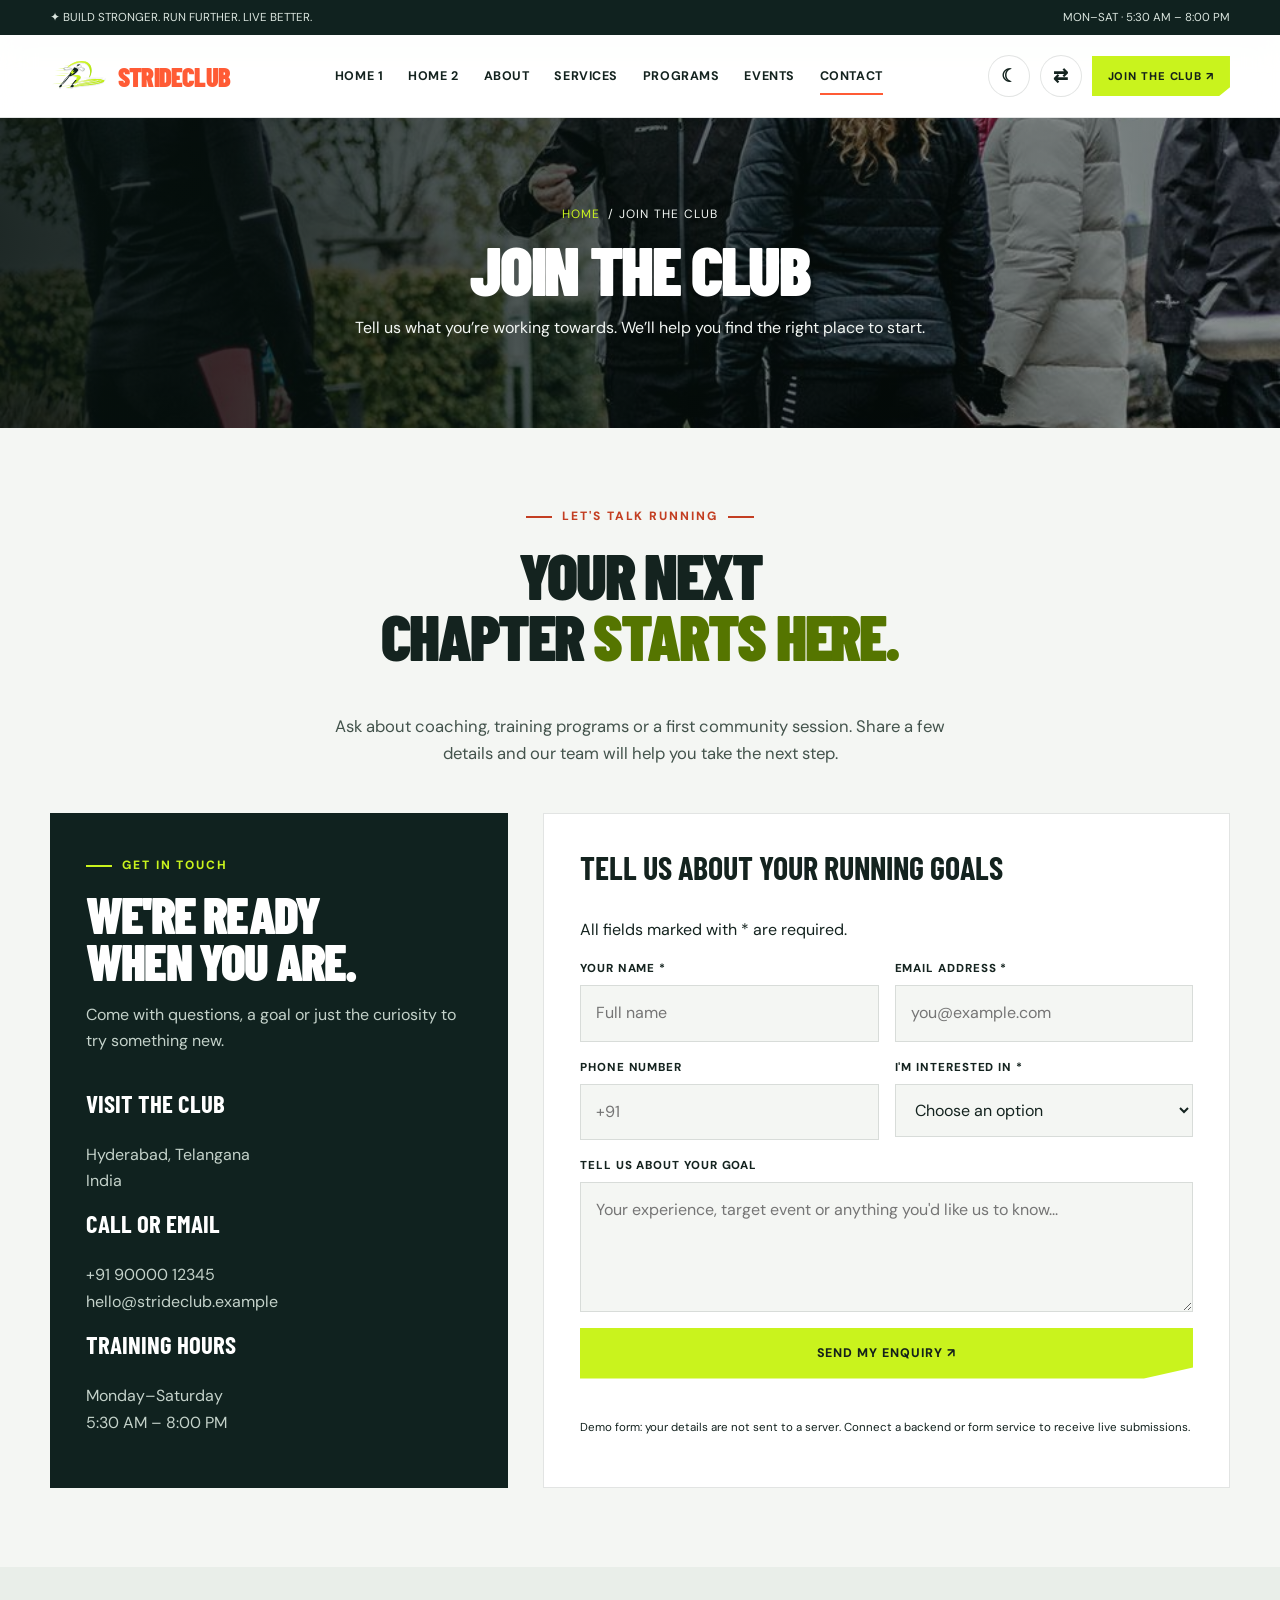
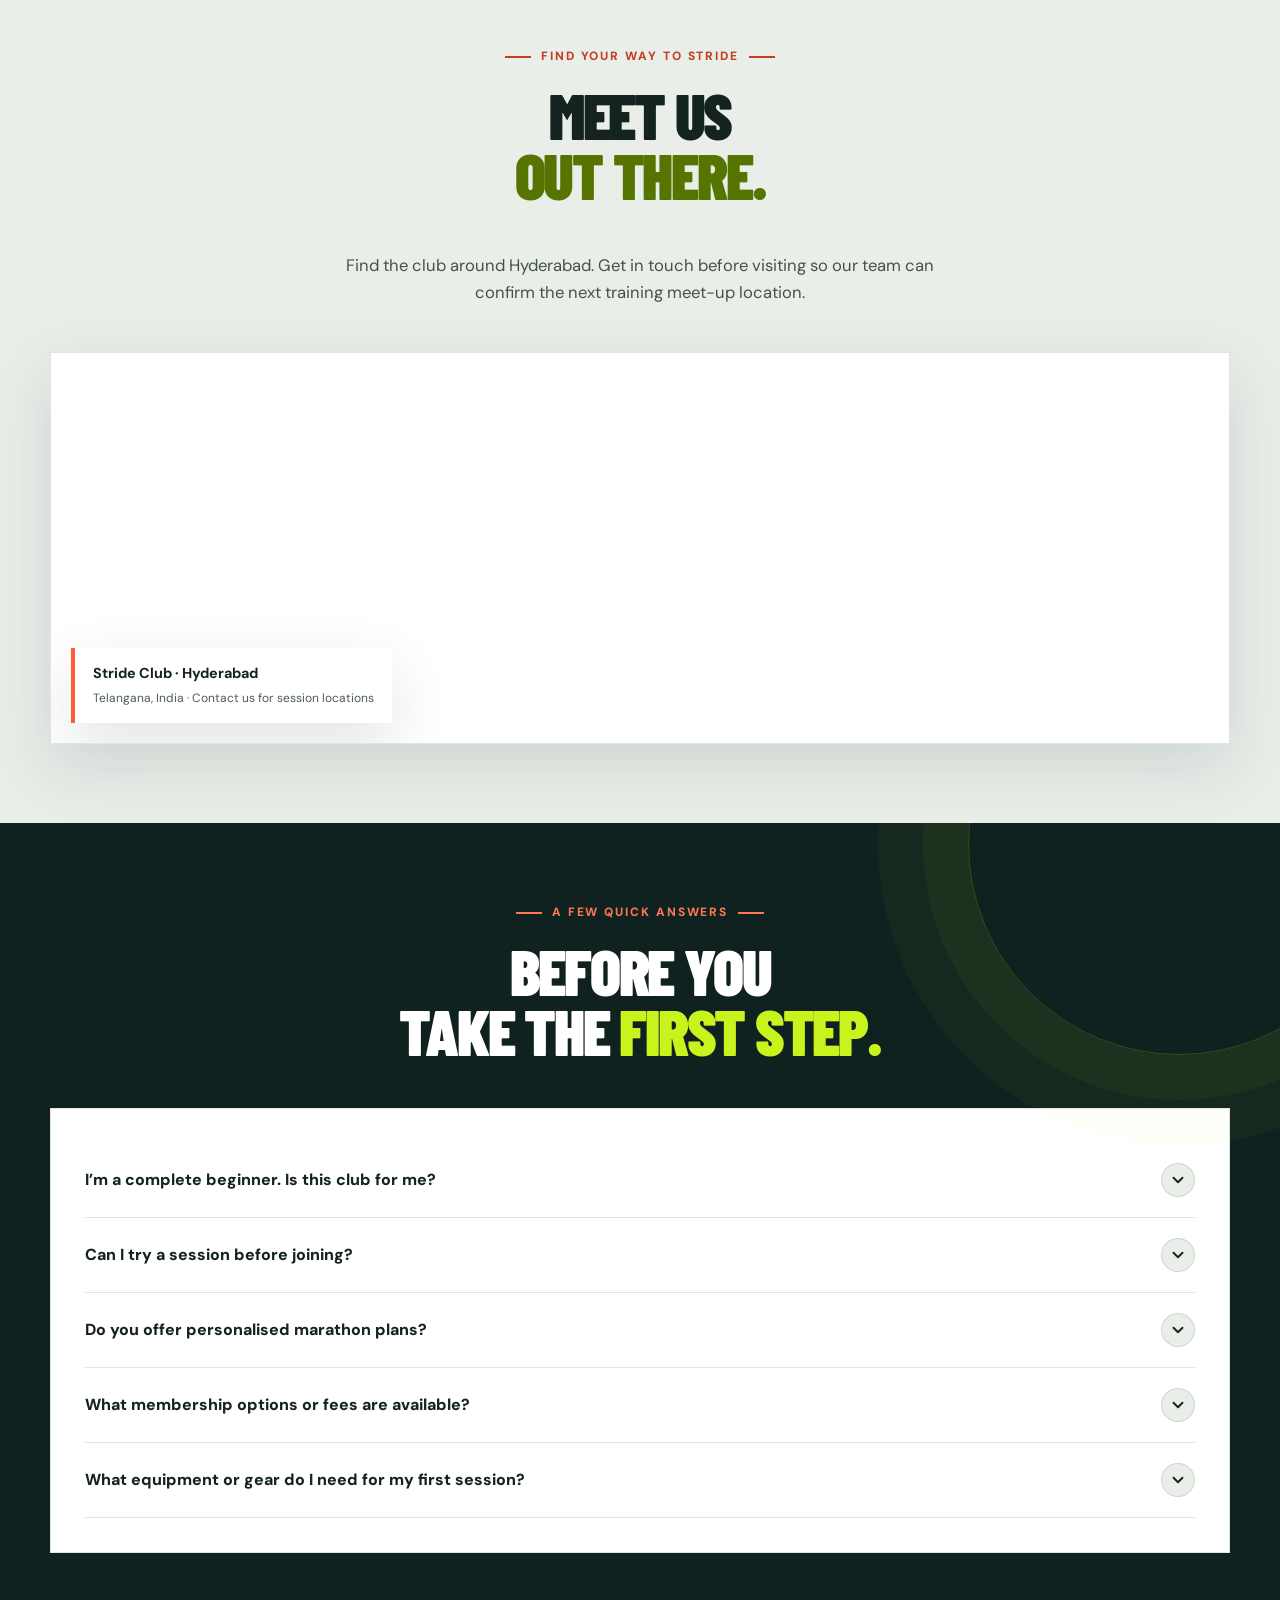
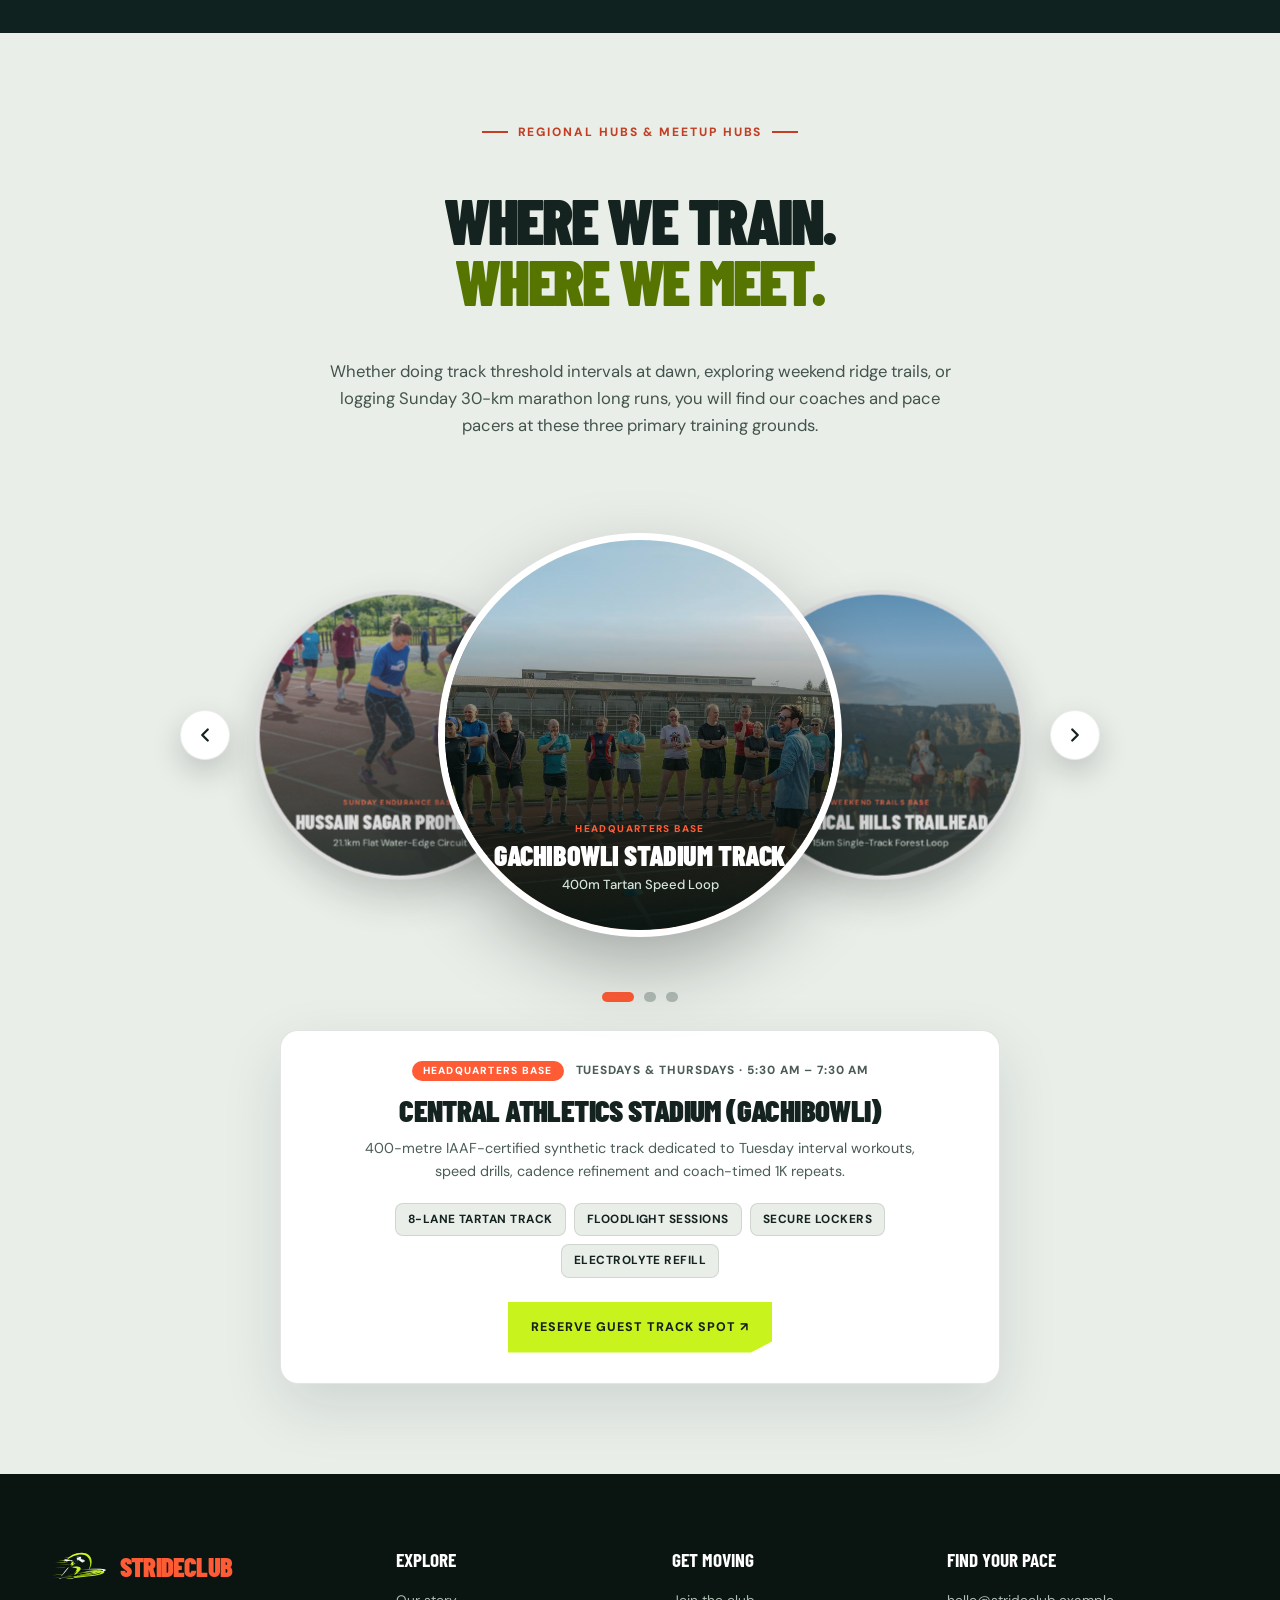
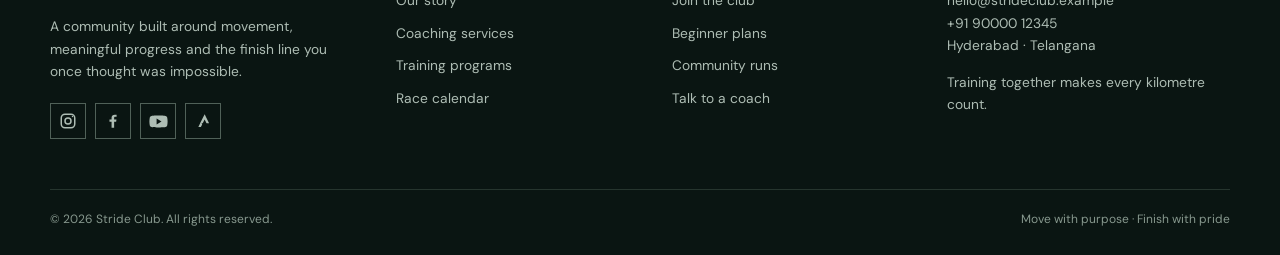
==== commit 3a7cbe1f: "Remove example captions and reference pill badge from events and contact pages" ====
--- a/contact.html
+++ b/contact.html
@@ -103,7 +103,6 @@
           <button type="button" class="circle-dot" data-index="2" aria-label="Base 3"></button>
         </div>
       </div>
-      <p class="circle-slider-caption">Example 2.7 — Circle Card Slider</p>
 
       <!-- Dynamic Active Hub Details Card -->
       <div class="circle-active-panel-wrap">
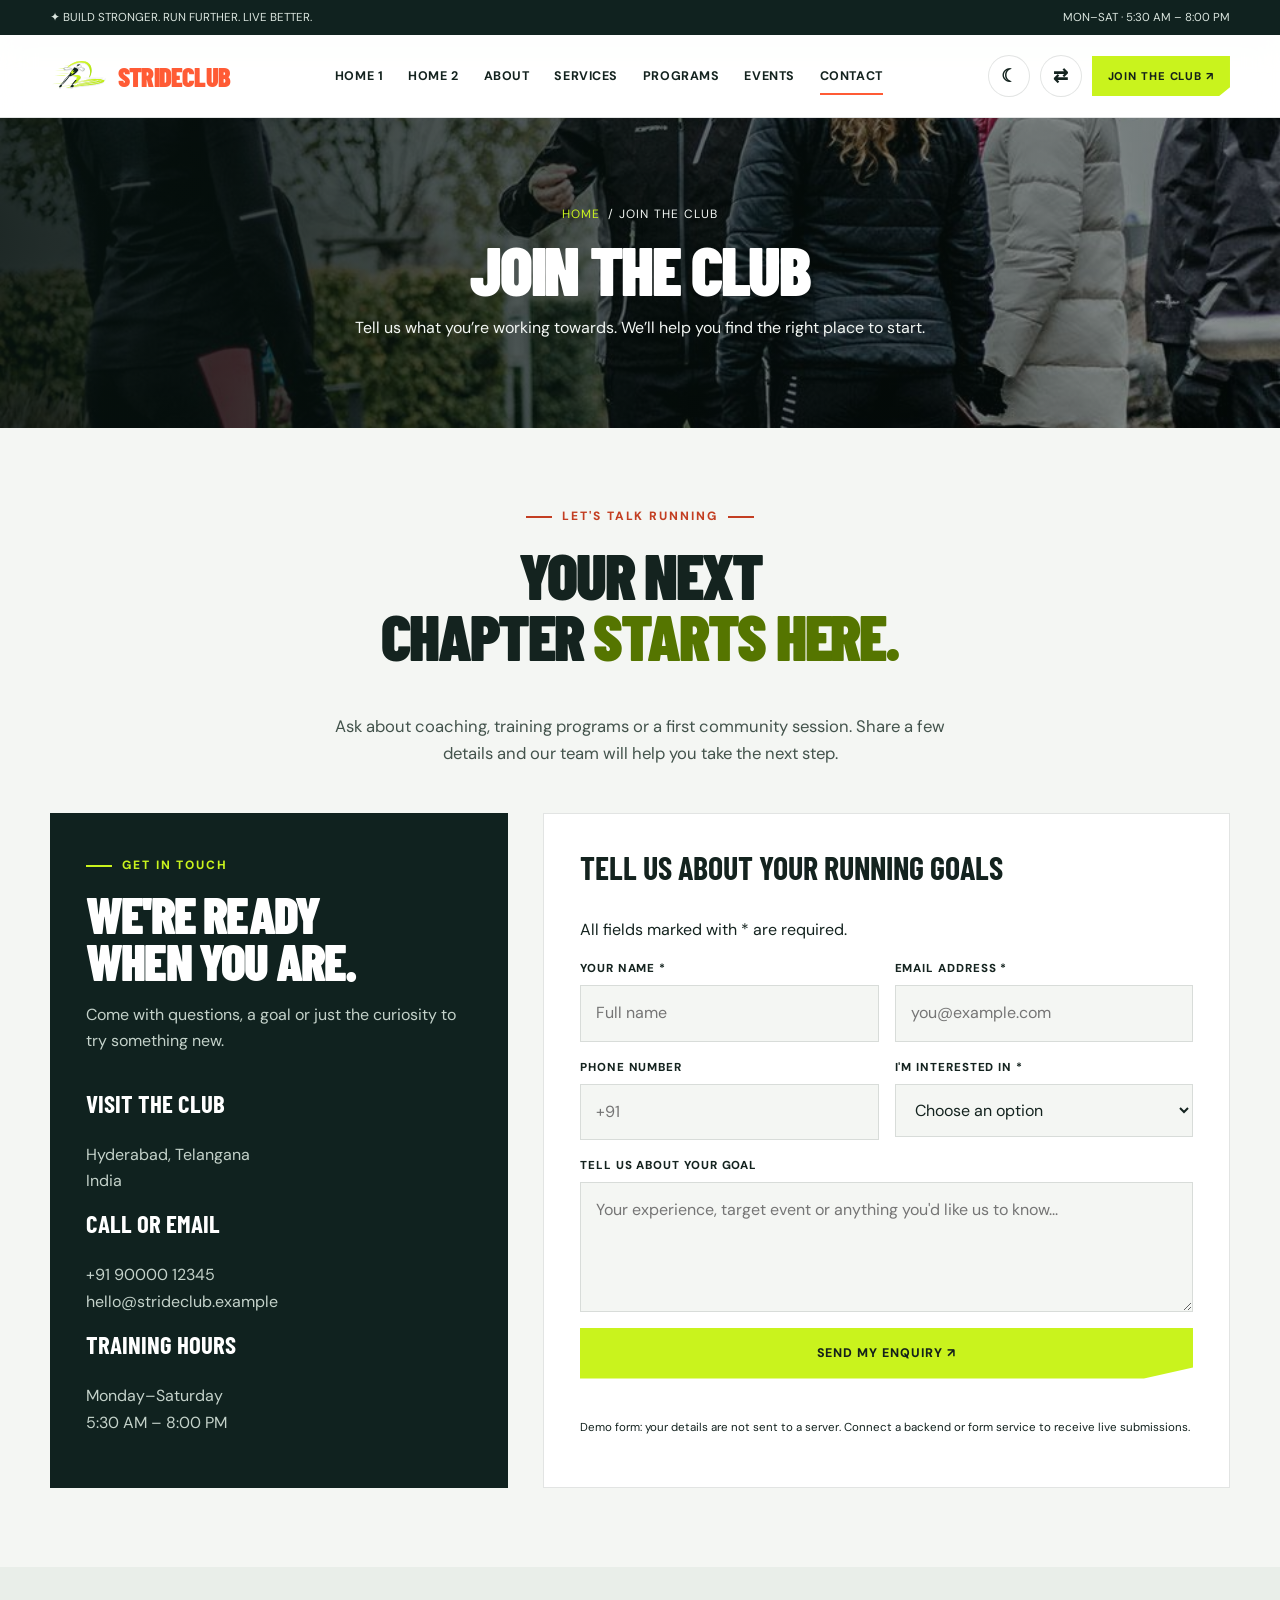
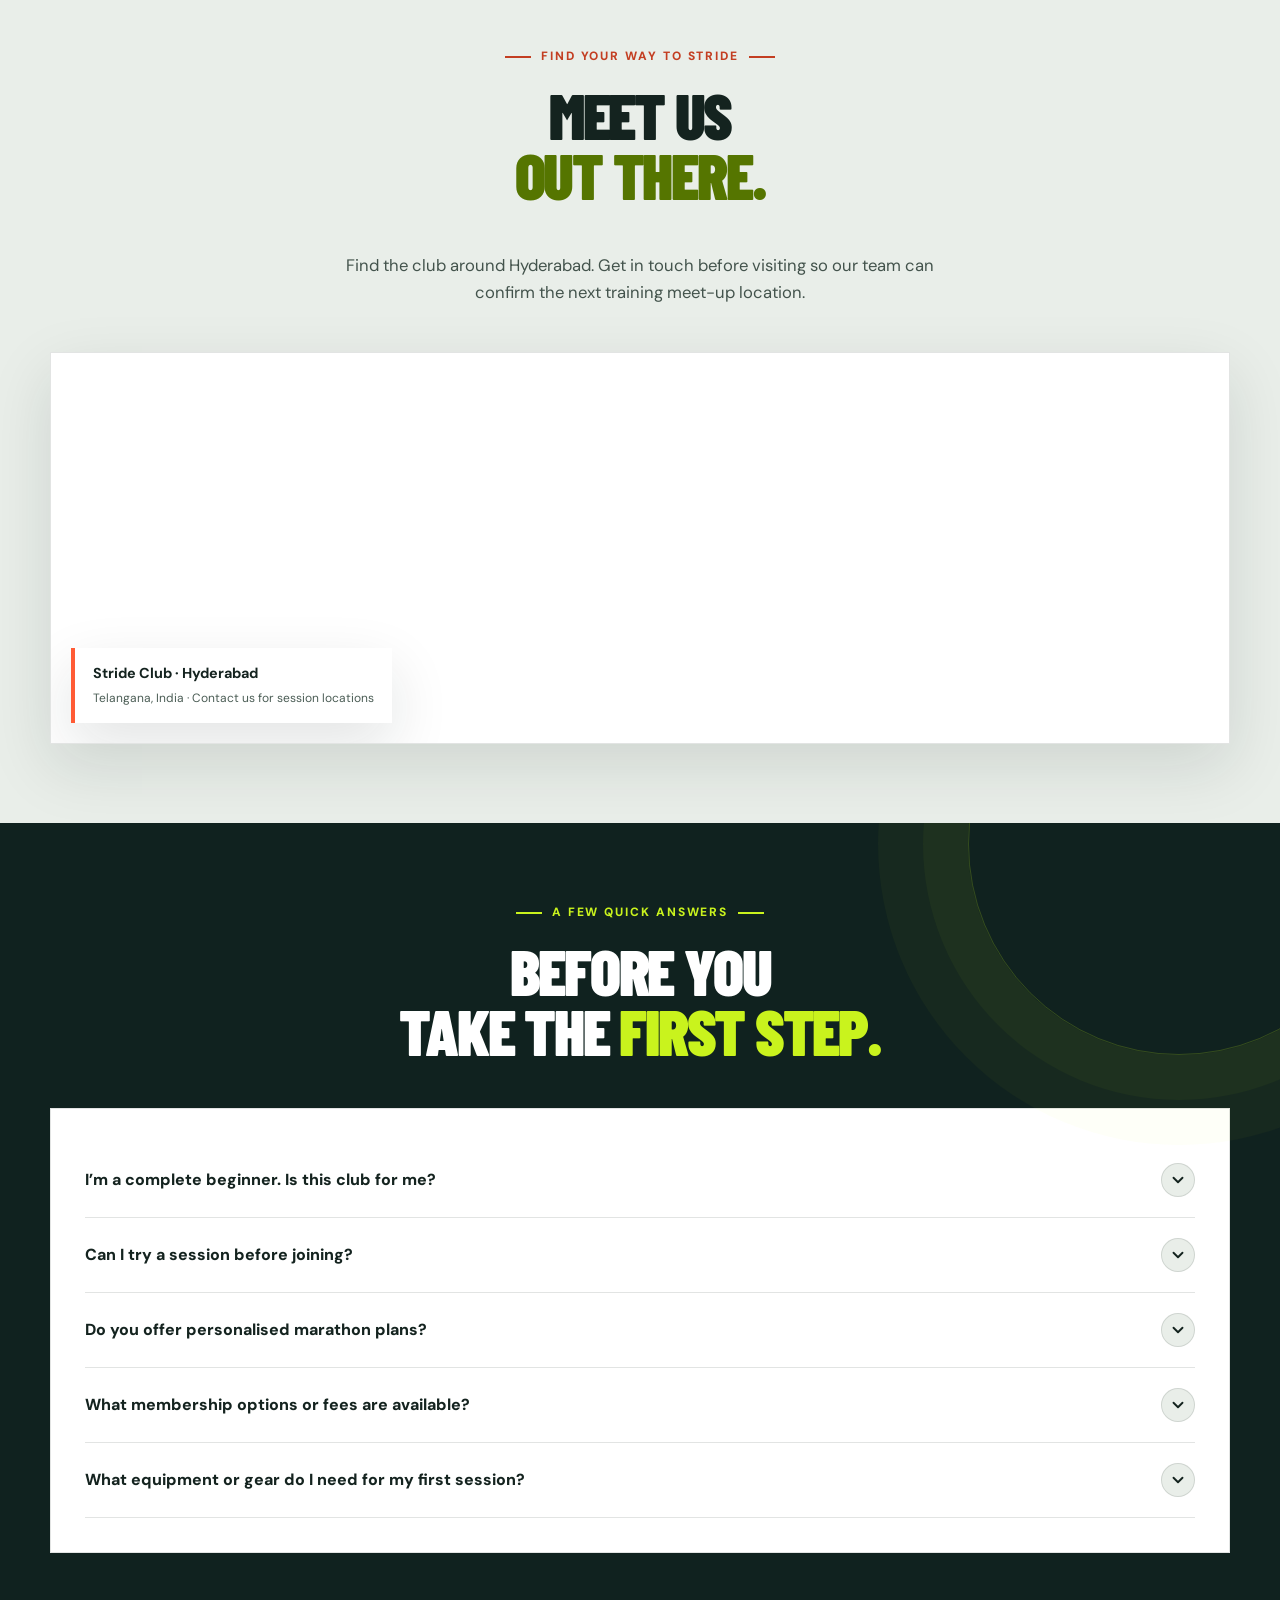
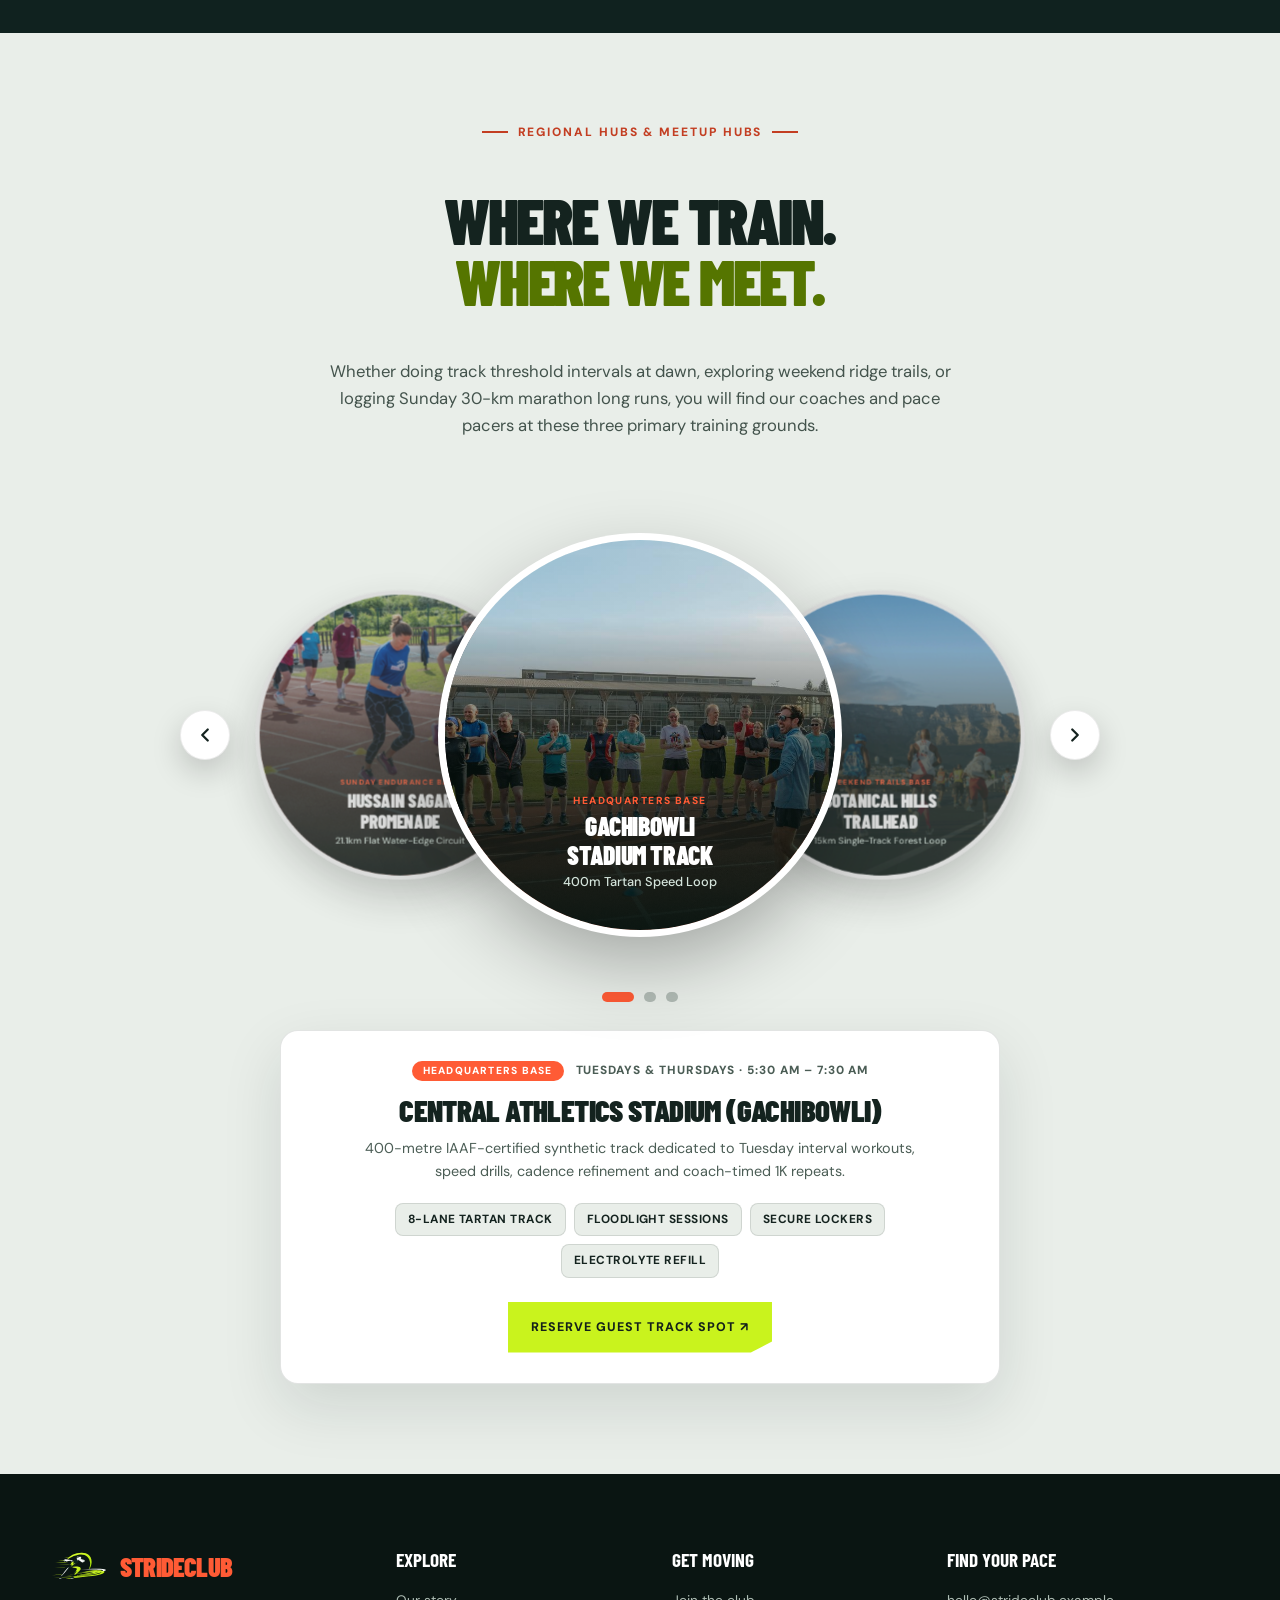
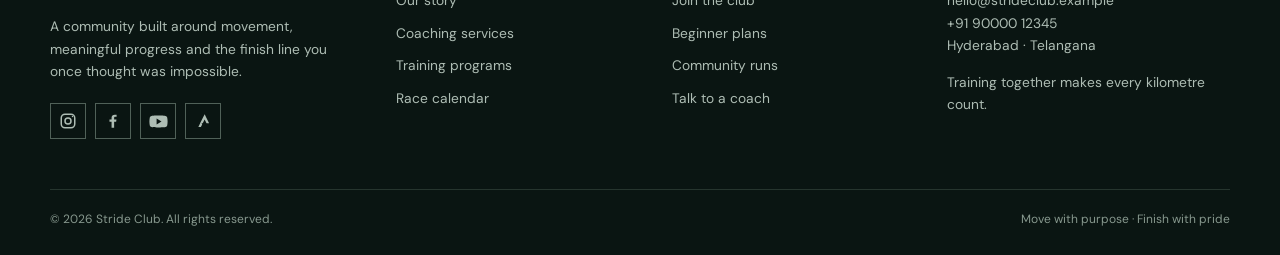
==== commit 098bf664: "Fix circle slider card text clipping and alignment across mobile, 768px, and 1024px" ====
--- a/contact.html
+++ b/contact.html
@@ -54,7 +54,7 @@
               <div class="circle-overlay"></div>
               <div class="circle-copy">
                 <span class="circle-kicker">HEADQUARTERS BASE</span>
-                <h3 class="circle-title">Gachibowli Stadium Track</h3>
+                <h3 class="circle-title">Gachibowli<br>Stadium Track</h3>
                 <p class="circle-tagline">400m Tartan Speed Loop</p>
               </div>
             </div>
@@ -67,7 +67,7 @@
               <div class="circle-overlay"></div>
               <div class="circle-copy">
                 <span class="circle-kicker">WEEKEND TRAILS BASE</span>
-                <h3 class="circle-title">Botanical Hills Trailhead</h3>
+                <h3 class="circle-title">Botanical Hills<br>Trailhead</h3>
                 <p class="circle-tagline">15km Single-Track Forest Loop</p>
               </div>
             </div>
@@ -80,7 +80,7 @@
               <div class="circle-overlay"></div>
               <div class="circle-copy">
                 <span class="circle-kicker">SUNDAY ENDURANCE BASE</span>
-                <h3 class="circle-title">Hussain Sagar Promenade</h3>
+                <h3 class="circle-title">Hussain Sagar<br>Promenade</h3>
                 <p class="circle-tagline">21.1km Flat Water-Edge Circuit</p>
               </div>
             </div>
--- a/assets/css/style.css
+++ b/assets/css/style.css
@@ -789,6 +789,19 @@
 :root:not([data-theme="dark"]) .service-card p,
 :root:not([data-theme="dark"]) .program-card p,
 :root:not([data-theme="dark"]) .step p{color:#43534c}
+/* Dark bands and science lab in bright mode must keep white copy and vibrant accent */
+:root:not([data-theme="dark"]) .services-science-section,
+:root:not([data-theme="dark"]) .dark-band{color:#fff}
+:root:not([data-theme="dark"]) .services-science-section .section-head h2,
+:root:not([data-theme="dark"]) .dark-band .section-head h2{color:#fff!important}
+:root:not([data-theme="dark"]) .services-science-section .display em,
+:root:not([data-theme="dark"]) .services-science-section h2 em,
+:root:not([data-theme="dark"]) .dark-band .display em,
+:root:not([data-theme="dark"]) .dark-band h2 em{color:var(--accent)!important}
+:root:not([data-theme="dark"]) .services-science-section .eyebrow,
+:root:not([data-theme="dark"]) .dark-band .eyebrow{color:var(--accent)!important}
+:root:not([data-theme="dark"]) .services-science-section .section-head p,
+:root:not([data-theme="dark"]) .dark-band .section-head p{color:#ffffff!important}
 /* Service runner feature: retain a visible link and keep the image from washing out copy. */
 .runner-stage{isolation:isolate}
 .runner-stage:before{z-index:0}
@@ -1323,8 +1336,10 @@
    LAYOUT 4 (services.html): Sports Science Lab Stations
    -------------------------------------------------------------------------- */
 .services-science-section{background:#091915;color:#fff;position:relative;overflow:hidden;padding:90px 0}
-.services-science-section .section-head h2{color:#fff}
-.services-science-section .section-head p{color:#d5e2da}
+.services-science-section .eyebrow{color:var(--accent)!important}
+.services-science-section .section-head h2{color:#fff!important}
+.services-science-section .section-head h2 em,.services-science-section .display em{color:var(--accent)!important}
+.services-science-section .section-head p{color:#ffffff!important}
 .science-grid{display:grid;grid-template-columns:repeat(3,1fr);gap:24px;align-items:stretch}
 .science-station-card{background:#0f231f;border:1px solid rgba(255,255,255,.09);border-radius:20px;overflow:hidden;display:flex;flex-direction:column;box-shadow:0 16px 40px rgba(0,0,0,.3);transition:transform .35s ease,border-color .35s ease,box-shadow .35s ease}
 .science-station-card:hover{transform:translateY(-8px);border-color:rgba(201,243,29,.4);box-shadow:0 24px 50px rgba(0,0,0,.5)}
@@ -1702,11 +1717,11 @@
 /* Circle lower dark gradient overlay */
 .circle-overlay{position:absolute;inset:0;border-radius:50%;background:linear-gradient(0deg,rgba(7,20,16,.96) 0%,rgba(7,20,16,.65) 45%,rgba(7,20,16,.08) 80%);pointer-events:none}
 
-/* Circle text copy positioned in lower half (matching Balloon Ride / Sky Adventure) */
-.circle-copy{position:absolute;bottom:36px;left:26px;right:26px;text-align:center;color:#fff;z-index:3;display:flex;flex-direction:column;align-items:center;justify-content:center;pointer-events:none}
-.circle-kicker{font:800 .62rem/1 'DM Sans',sans-serif;letter-spacing:.14em;text-transform:uppercase;color:var(--accent2);margin-bottom:6px}
-.circle-title{font:900 clamp(1.4rem,2.2vw,1.85rem)/1.1 'Barlow Condensed',sans-serif;text-transform:uppercase;letter-spacing:-.015em;color:#ffffff;margin:0 0 5px}
-.circle-tagline{font-size:.82rem;line-height:1.35;color:#d4e4db;margin:0;font-weight:500}
+/* Circle text copy positioned safely inside circle circular chord */
+.circle-copy{position:absolute;bottom:clamp(32px,10%,46px);left:50%;transform:translateX(-50%);width:76%;max-width:260px;text-align:center;color:#fff;z-index:3;display:flex;flex-direction:column;align-items:center;justify-content:center;pointer-events:none;box-sizing:border-box}
+.circle-kicker{font:800 clamp(.56rem,1vw,.64rem)/1 'DM Sans',sans-serif;letter-spacing:.14em;text-transform:uppercase;color:var(--accent2);margin-bottom:6px;white-space:nowrap}
+.circle-title{font:900 clamp(1.24rem,2vw,1.65rem)/1.12 'Barlow Condensed',sans-serif;text-transform:uppercase;letter-spacing:-.015em;color:#ffffff;margin:0 0 5px;width:100%;max-width:220px;text-align:center;text-wrap:balance}
+.circle-tagline{font-size:clamp(.72rem,1.1vw,.8rem);line-height:1.3;color:#d4e4db;margin:0;font-weight:500;max-width:210px;text-align:center;text-wrap:balance}
 
 /* Active center circle */
 .circle-card.active{transform:translateX(0) scale(1);z-index:10;opacity:1;cursor:default}
@@ -1725,8 +1740,6 @@
 .circle-dot{width:10px;height:10px;border-radius:20px;background:var(--muted);opacity:.35;border:0;cursor:pointer;transition:all .3s ease}
 .circle-dot.active{width:32px;background:var(--accent2);opacity:1}
 
-.circle-slider-caption{margin-top:12px;font-size:.78rem;font-style:italic;color:var(--muted);text-align:center}
-
 /* Dynamic Active Base Details Panel */
 .circle-active-panel-wrap{width:100%;max-width:720px;margin:28px auto 0;position:relative}
 .circle-detail-panel{display:none;background:var(--surface);border:1px solid var(--line);border-radius:18px;padding:30px 34px;box-shadow:var(--shadow);text-align:center;flex-direction:column;align-items:center;animation:fadeInUp .4s ease}
@@ -1743,29 +1756,53 @@
 .circle-amenities{display:flex;flex-wrap:wrap;justify-content:center;gap:8px;margin-bottom:24px}
 .amenity-chip{background:var(--surface2);border:1px solid var(--line);padding:6px 12px;border-radius:8px;font-size:.74rem;font-weight:700;color:var(--text);text-transform:uppercase;letter-spacing:.04em}
 
-/* Responsive queries */
+/* Responsive queries for Circle Slider across 1024px, 768px, and mobile */
+@media(max-width:1024px){
+ .circle-stage{height:430px}
+ .circle-card{width:360px;height:360px;margin-top:-180px;margin-left:-180px}
+ .circle-card.is-prev{transform:translateX(-190px) scale(.7)}
+ .circle-card.is-next{transform:translateX(190px) scale(.7)}
+ .circle-copy{bottom:34px;width:76%;max-width:230px}
+ .circle-title{font-size:1.42rem;max-width:200px}
+ .circle-tagline{font-size:.76rem;max-width:190px}
+}
+
 @media(max-width:768px){
- .circle-stage{height:390px}
- .circle-card{width:320px;height:320px;margin-top:-160px;margin-left:-160px}
- .circle-card.is-prev{transform:translateX(-160px) scale(.68)}
- .circle-card.is-next{transform:translateX(160px) scale(.68)}
- .circle-title{font-size:1.45rem}
- .circle-copy{bottom:26px;left:18px;right:18px}
+ .circle-stage{height:380px}
+ .circle-card{width:300px;height:300px;margin-top:-150px;margin-left:-150px}
+ .circle-card.is-prev{transform:translateX(-145px) scale(.66)}
+ .circle-card.is-next{transform:translateX(145px) scale(.66)}
+ .circle-copy{bottom:28px;width:78%;max-width:200px}
+ .circle-kicker{font-size:.56rem;margin-bottom:4px}
+ .circle-title{font-size:1.24rem!important;line-height:1.1;max-width:175px;margin-bottom:3px}
+ .circle-tagline{font-size:.7rem;line-height:1.25;max-width:165px}
  .circle-detail-panel{padding:24px 20px}
 }
 
 @media(max-width:520px){
- .circle-slider-section{padding:70px 0}
- .circle-stage{height:330px}
- .circle-card{width:270px;height:270px;margin-top:-135px;margin-left:-135px}
- .circle-card.is-prev{transform:translateX(-130px) scale(.62);opacity:.5}
- .circle-card.is-next{transform:translateX(130px) scale(.62);opacity:.5}
- .circle-title{font-size:1.25rem}
- .circle-tagline{font-size:.74rem}
- .circle-copy{bottom:20px;left:14px;right:14px}
- .circle-nav-btn{width:40px;height:40px}
- .circle-nav-btn.prev{left:4px}
- .circle-nav-btn.next{right:4px}
+ .circle-slider-section{padding:60px 0}
+ .circle-stage{height:320px}
+ .circle-card{width:255px;height:255px;margin-top:-127px;margin-left:-127px}
+ .circle-card.is-prev{transform:translateX(-115px) scale(.58);opacity:.45}
+ .circle-card.is-next{transform:translateX(115px) scale(.58);opacity:.45}
+ .circle-copy{bottom:22px;width:80%;max-width:165px}
+ .circle-kicker{font-size:.5rem;letter-spacing:.1em;margin-bottom:3px}
+ .circle-title{font-size:1.1rem!important;line-height:1.1;max-width:145px;margin-bottom:2px}
+ .circle-tagline{font-size:.66rem;line-height:1.25;max-width:140px}
+ .circle-nav-btn{width:38px;height:38px}
+ .circle-nav-btn.prev{left:2px}
+ .circle-nav-btn.next{right:2px}
+}
+
+@media(max-width:380px){
+ .circle-stage{height:285px}
+ .circle-card{width:230px;height:230px;margin-top:-115px;margin-left:-115px}
+ .circle-card.is-prev{transform:translateX(-100px) scale(.52);opacity:.35}
+ .circle-card.is-next{transform:translateX(100px) scale(.52);opacity:.35}
+ .circle-copy{bottom:18px;width:82%;max-width:145px}
+ .circle-kicker{font-size:.46rem}
+ .circle-title{font-size:1.0rem!important;max-width:130px}
+ .circle-tagline{font-size:.62rem;max-width:125px}
 }
 
 /* RTL direction overrides for new layouts */
